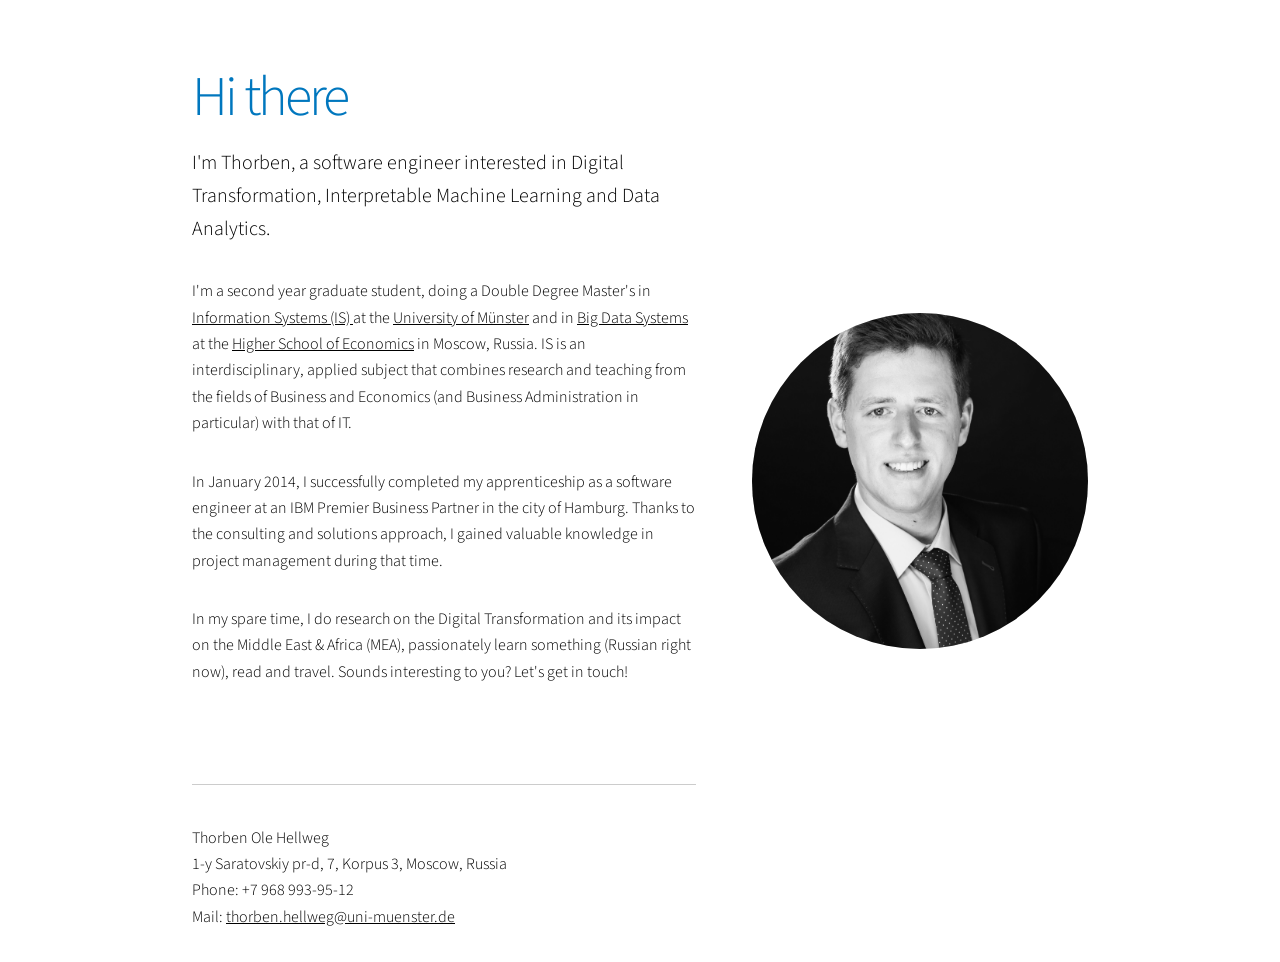
==== index.html @ 7dc04602 "Initial commit" ====
<!DOCTYPE HTML>
<!--
	Story by HTML5 UP
	html5up.net | @ajlkn
	Free for personal and commercial use under the CCA 3.0 license (html5up.net/license)
-->
<html>
	<head>
		<title>Welcome at Thorben's homepage</title>
		<link rel="icon" href=favicon.png" type="image/png"/>
		<meta charset="utf-8" />
		<meta name="viewport" content="width=device-width, initial-scale=1" />
		<meta name="keywords" content="Thorben Hellweg, Thorben Ole Hellweg, Hellweg, software engineer, africa, digital transformation"/>
		<meta name="description" content="Hi there, I'm Thorben, a software engineer interested in Digital Transformation, Interpretable Machine Learning and Data Analytics. Let's get in touch!" />
		<link rel="stylesheet" href="assets/css/main.css" />
	</head>
	<body>
			<script type="text/javascript">
				function setMailLink1() {
					var An = "thorben.hellweg";
					var Dn = "uni-muenster";
					var En = "de";
					LinkText = An + "@" + Dn + "." + En;
					document.open();
					document.write("<a href=\"mailto:" + LinkText + "\"><span class=\"label\">" + LinkText + "</span></a>");
					document.close();
				}
				</script>
		<!-- Wrapper -->
			<div id="wrapper" class="divided">

				<!-- One -->
					<section class="banner style3 orient-left content-align-left image-position-right fullscreen onload-image-fade-in onload-content-fade-right">
						<div class="content">
							<h1 style="color:#0077be">Hi there</h1>
							<p class="major">I'm Thorben, a software engineer interested in Digital Transformation, Interpretable Machine Learning and Data Analytics.</p>
							<p>I'm a second year graduate student, doing a Double Degree Master's in <a href="https://www.wi.uni-muenster.de/" target="_blank">Information Systems (IS) </a> at the <a href="https://www.uni-muenster.de/en/" target="_blank">University of Münster</a> and in <a href="https://www.hse.ru/en/ma/bigdata" target="_blank">Big Data Systems </a> at the <a href="https://www.hse.ru/en" target="_blank">Higher School of Economics</a> in Moscow, Russia. IS is an interdisciplinary, applied subject that combines research and teaching from the fields of Business and Economics (and Business Administration in particular) with that of IT.</p>
							<p>In January 2014, I successfully completed my apprenticeship as a software engineer at an IBM Premier Business Partner in the city of Hamburg. Thanks to the consulting and solutions approach, I gained valuable knowledge in project management during that time. </p> 
							<p>In my spare time, I do research on the Digital Transformation and its impact on the Middle East & Africa (MEA), passionately learn something (Russian right now), read and travel. Sounds interesting to you? Let's get in touch!</p>
						<div class="inner">
							<ul class="icons">
								<li><a href="https://linkedin.com/in/thellweg" target="_blank" class="icon style1 fa-linkedin"><span class="label">LinkedIn</span></a></li>
								<li><a href="https://xing.com/profile/ThorbenOle_Hellweg" target="_blank" class="icon style1 fa-xing"><span class="label">Xing</span></a></li>
								<li><a href="https://github.com/thllwg" target="_blank" class="icon style1 fa-github"><span class="label">GitHub</span></a></li>
								<hr/>
							</ul>
							<address >
									Thorben Ole Hellweg </br>
									1-y Saratovskiy pr-d, 7, Korpus 3, Moscow, Russia</br>
									Phone: +7 968 993-95-12</br>
									Mail: <script language="JavaScript">setMailLink1();</script>
								</address>
						</div>
						</div>
						<div class="image fit">
							<img src="images/banner.jpg" alt="" />
						</div>
					</section>
			</div>

		<!-- Scripts -->
			<script src="assets/js/jquery.min.js"></script>
			<script src="assets/js/jquery.scrollex.min.js"></script>
			<script src="assets/js/jquery.scrolly.min.js"></script>
			<script src="assets/js/skel.min.js"></script>
			<script src="assets/js/util.js"></script>
			<script src="assets/js/main.js"></script>

	</body>
</html>
---- assets/css/main.css ----
@import url(font-awesome.min.css);
@import url("https://fonts.googleapis.com/css?family=Source+Sans+Pro:300,300i,400,400i");

/*
	Story by HTML5 UP
	html5up.net | @ajlkn
	Free for personal and commercial use under the CCA 3.0 license (html5up.net/license)
*/

/* Reset */

	html, body, div, span, applet, object, iframe, h1, h2, h3, h4, h5, h6, p, blockquote, pre, a, abbr, acronym, address, big, cite, code, del, dfn, em, img, ins, kbd, q, s, samp, small, strike, strong, sub, sup, tt, var, b, u, i, center, dl, dt, dd, ol, ul, li, fieldset, form, label, legend, table, caption, tbody, tfoot, thead, tr, th, td, article, aside, canvas, details, embed, figure, figcaption, footer, header, hgroup, menu, nav, output, ruby, section, summary, time, mark, audio, video {
		margin: 0;
		padding: 0;
		border: 0;
		font-size: 100%;
		font: inherit;
		vertical-align: baseline;
	}

	article, aside, details, figcaption, figure, footer, header, hgroup, menu, nav, section {
		display: block;
	}

	body {
		line-height: 1;
	}

	ol, ul {
		list-style: none;
	}

	blockquote, q {
		quotes: none;
	}

	blockquote:before, blockquote:after, q:before, q:after {
		content: '';
		content: none;
	}

	table {
		border-collapse: collapse;
		border-spacing: 0;
	}

	body {
		-webkit-text-size-adjust: none;
	}

/* Box Model */

	*, *:before, *:after {
		-moz-box-sizing: border-box;
		-webkit-box-sizing: border-box;
		box-sizing: border-box;
	}

/* Grid */

	.row {
		border-bottom: solid 1px transparent;
		-moz-box-sizing: border-box;
		-webkit-box-sizing: border-box;
		box-sizing: border-box;
	}

	.row > * {
		float: left;
		-moz-box-sizing: border-box;
		-webkit-box-sizing: border-box;
		box-sizing: border-box;
	}

	.row:after, .row:before {
		content: '';
		display: block;
		clear: both;
		height: 0;
	}

	.row.uniform > * > :first-child {
		margin-top: 0;
	}

	.row.uniform > * > :last-child {
		margin-bottom: 0;
	}

	.row.\30 \25 > * {
		padding: 0 0 0 0rem;
	}

	.row.\30 \25 {
		margin: 0 0 -1px 0rem;
	}

	.row.uniform.\30 \25 > * {
		padding: 0rem 0 0 0rem;
	}

	.row.uniform.\30 \25 {
		margin: 0rem 0 -1px 0rem;
	}

	.row > * {
		padding: 0 0 0 2rem;
	}

	.row {
		margin: 0 0 -1px -2rem;
	}

	.row.uniform > * {
		padding: 2rem 0 0 2rem;
	}

	.row.uniform {
		margin: -2rem 0 -1px -2rem;
	}

	.row.\32 00\25 > * {
		padding: 0 0 0 4rem;
	}

	.row.\32 00\25 {
		margin: 0 0 -1px -4rem;
	}

	.row.uniform.\32 00\25 > * {
		padding: 4rem 0 0 4rem;
	}

	.row.uniform.\32 00\25 {
		margin: -4rem 0 -1px -4rem;
	}

	.row.\31 50\25 > * {
		padding: 0 0 0 3rem;
	}

	.row.\31 50\25 {
		margin: 0 0 -1px -3rem;
	}

	.row.uniform.\31 50\25 > * {
		padding: 3rem 0 0 3rem;
	}

	.row.uniform.\31 50\25 {
		margin: -3rem 0 -1px -3rem;
	}

	.row.\35 0\25 > * {
		padding: 0 0 0 1rem;
	}

	.row.\35 0\25 {
		margin: 0 0 -1px -1rem;
	}

	.row.uniform.\35 0\25 > * {
		padding: 1rem 0 0 1rem;
	}

	.row.uniform.\35 0\25 {
		margin: -1rem 0 -1px -1rem;
	}

	.row.\32 5\25 > * {
		padding: 0 0 0 0.5rem;
	}

	.row.\32 5\25 {
		margin: 0 0 -1px -0.5rem;
	}

	.row.uniform.\32 5\25 > * {
		padding: 0.5rem 0 0 0.5rem;
	}

	.row.uniform.\32 5\25 {
		margin: -0.5rem 0 -1px -0.5rem;
	}

	.\31 2u, .\31 2u\24 {
		width: 100%;
		clear: none;
		margin-left: 0;
	}

	.\31 1u, .\31 1u\24 {
		width: 91.6666666667%;
		clear: none;
		margin-left: 0;
	}

	.\31 0u, .\31 0u\24 {
		width: 83.3333333333%;
		clear: none;
		margin-left: 0;
	}

	.\39 u, .\39 u\24 {
		width: 75%;
		clear: none;
		margin-left: 0;
	}

	.\38 u, .\38 u\24 {
		width: 66.6666666667%;
		clear: none;
		margin-left: 0;
	}

	.\37 u, .\37 u\24 {
		width: 58.3333333333%;
		clear: none;
		margin-left: 0;
	}

	.\36 u, .\36 u\24 {
		width: 50%;
		clear: none;
		margin-left: 0;
	}

	.\35 u, .\35 u\24 {
		width: 41.6666666667%;
		clear: none;
		margin-left: 0;
	}

	.\34 u, .\34 u\24 {
		width: 33.3333333333%;
		clear: none;
		margin-left: 0;
	}

	.\33 u, .\33 u\24 {
		width: 25%;
		clear: none;
		margin-left: 0;
	}

	.\32 u, .\32 u\24 {
		width: 16.6666666667%;
		clear: none;
		margin-left: 0;
	}

	.\31 u, .\31 u\24 {
		width: 8.3333333333%;
		clear: none;
		margin-left: 0;
	}

	.\31 2u\24 + *,
	.\31 1u\24 + *,
	.\31 0u\24 + *,
	.\39 u\24 + *,
	.\38 u\24 + *,
	.\37 u\24 + *,
	.\36 u\24 + *,
	.\35 u\24 + *,
	.\34 u\24 + *,
	.\33 u\24 + *,
	.\32 u\24 + *,
	.\31 u\24 + * {
		clear: left;
	}

	.\-11u {
		margin-left: 91.66667%;
	}

	.\-10u {
		margin-left: 83.33333%;
	}

	.\-9u {
		margin-left: 75%;
	}

	.\-8u {
		margin-left: 66.66667%;
	}

	.\-7u {
		margin-left: 58.33333%;
	}

	.\-6u {
		margin-left: 50%;
	}

	.\-5u {
		margin-left: 41.66667%;
	}

	.\-4u {
		margin-left: 33.33333%;
	}

	.\-3u {
		margin-left: 25%;
	}

	.\-2u {
		margin-left: 16.66667%;
	}

	.\-1u {
		margin-left: 8.33333%;
	}

	@media screen and (max-width: 1680px) {

		.row > * {
			padding: 0 0 0 2rem;
		}

		.row {
			margin: 0 0 -1px -2rem;
		}

		.row.uniform > * {
			padding: 2rem 0 0 2rem;
		}

		.row.uniform {
			margin: -2rem 0 -1px -2rem;
		}

		.row.\32 00\25 > * {
			padding: 0 0 0 4rem;
		}

		.row.\32 00\25 {
			margin: 0 0 -1px -4rem;
		}

		.row.uniform.\32 00\25 > * {
			padding: 4rem 0 0 4rem;
		}

		.row.uniform.\32 00\25 {
			margin: -4rem 0 -1px -4rem;
		}

		.row.\31 50\25 > * {
			padding: 0 0 0 3rem;
		}

		.row.\31 50\25 {
			margin: 0 0 -1px -3rem;
		}

		.row.uniform.\31 50\25 > * {
			padding: 3rem 0 0 3rem;
		}

		.row.uniform.\31 50\25 {
			margin: -3rem 0 -1px -3rem;
		}

		.row.\35 0\25 > * {
			padding: 0 0 0 1rem;
		}

		.row.\35 0\25 {
			margin: 0 0 -1px -1rem;
		}

		.row.uniform.\35 0\25 > * {
			padding: 1rem 0 0 1rem;
		}

		.row.uniform.\35 0\25 {
			margin: -1rem 0 -1px -1rem;
		}

		.row.\32 5\25 > * {
			padding: 0 0 0 0.5rem;
		}

		.row.\32 5\25 {
			margin: 0 0 -1px -0.5rem;
		}

		.row.uniform.\32 5\25 > * {
			padding: 0.5rem 0 0 0.5rem;
		}

		.row.uniform.\32 5\25 {
			margin: -0.5rem 0 -1px -0.5rem;
		}

		.\31 2u\28xlarge\29, .\31 2u\24\28xlarge\29 {
			width: 100%;
			clear: none;
			margin-left: 0;
		}

		.\31 1u\28xlarge\29, .\31 1u\24\28xlarge\29 {
			width: 91.6666666667%;
			clear: none;
			margin-left: 0;
		}

		.\31 0u\28xlarge\29, .\31 0u\24\28xlarge\29 {
			width: 83.3333333333%;
			clear: none;
			margin-left: 0;
		}

		.\39 u\28xlarge\29, .\39 u\24\28xlarge\29 {
			width: 75%;
			clear: none;
			margin-left: 0;
		}

		.\38 u\28xlarge\29, .\38 u\24\28xlarge\29 {
			width: 66.6666666667%;
			clear: none;
			margin-left: 0;
		}

		.\37 u\28xlarge\29, .\37 u\24\28xlarge\29 {
			width: 58.3333333333%;
			clear: none;
			margin-left: 0;
		}

		.\36 u\28xlarge\29, .\36 u\24\28xlarge\29 {
			width: 50%;
			clear: none;
			margin-left: 0;
		}

		.\35 u\28xlarge\29, .\35 u\24\28xlarge\29 {
			width: 41.6666666667%;
			clear: none;
			margin-left: 0;
		}

		.\34 u\28xlarge\29, .\34 u\24\28xlarge\29 {
			width: 33.3333333333%;
			clear: none;
			margin-left: 0;
		}

		.\33 u\28xlarge\29, .\33 u\24\28xlarge\29 {
			width: 25%;
			clear: none;
			margin-left: 0;
		}

		.\32 u\28xlarge\29, .\32 u\24\28xlarge\29 {
			width: 16.6666666667%;
			clear: none;
			margin-left: 0;
		}

		.\31 u\28xlarge\29, .\31 u\24\28xlarge\29 {
			width: 8.3333333333%;
			clear: none;
			margin-left: 0;
		}

		.\31 2u\24\28xlarge\29 + *,
		.\31 1u\24\28xlarge\29 + *,
		.\31 0u\24\28xlarge\29 + *,
		.\39 u\24\28xlarge\29 + *,
		.\38 u\24\28xlarge\29 + *,
		.\37 u\24\28xlarge\29 + *,
		.\36 u\24\28xlarge\29 + *,
		.\35 u\24\28xlarge\29 + *,
		.\34 u\24\28xlarge\29 + *,
		.\33 u\24\28xlarge\29 + *,
		.\32 u\24\28xlarge\29 + *,
		.\31 u\24\28xlarge\29 + * {
			clear: left;
		}

		.\-11u\28xlarge\29 {
			margin-left: 91.66667%;
		}

		.\-10u\28xlarge\29 {
			margin-left: 83.33333%;
		}

		.\-9u\28xlarge\29 {
			margin-left: 75%;
		}

		.\-8u\28xlarge\29 {
			margin-left: 66.66667%;
		}

		.\-7u\28xlarge\29 {
			margin-left: 58.33333%;
		}

		.\-6u\28xlarge\29 {
			margin-left: 50%;
		}

		.\-5u\28xlarge\29 {
			margin-left: 41.66667%;
		}

		.\-4u\28xlarge\29 {
			margin-left: 33.33333%;
		}

		.\-3u\28xlarge\29 {
			margin-left: 25%;
		}

		.\-2u\28xlarge\29 {
			margin-left: 16.66667%;
		}

		.\-1u\28xlarge\29 {
			margin-left: 8.33333%;
		}

	}

	@media screen and (max-width: 1280px) {

		.row > * {
			padding: 0 0 0 2rem;
		}

		.row {
			margin: 0 0 -1px -2rem;
		}

		.row.uniform > * {
			padding: 2rem 0 0 2rem;
		}

		.row.uniform {
			margin: -2rem 0 -1px -2rem;
		}

		.row.\32 00\25 > * {
			padding: 0 0 0 4rem;
		}

		.row.\32 00\25 {
			margin: 0 0 -1px -4rem;
		}

		.row.uniform.\32 00\25 > * {
			padding: 4rem 0 0 4rem;
		}

		.row.uniform.\32 00\25 {
			margin: -4rem 0 -1px -4rem;
		}

		.row.\31 50\25 > * {
			padding: 0 0 0 3rem;
		}

		.row.\31 50\25 {
			margin: 0 0 -1px -3rem;
		}

		.row.uniform.\31 50\25 > * {
			padding: 3rem 0 0 3rem;
		}

		.row.uniform.\31 50\25 {
			margin: -3rem 0 -1px -3rem;
		}

		.row.\35 0\25 > * {
			padding: 0 0 0 1rem;
		}

		.row.\35 0\25 {
			margin: 0 0 -1px -1rem;
		}

		.row.uniform.\35 0\25 > * {
			padding: 1rem 0 0 1rem;
		}

		.row.uniform.\35 0\25 {
			margin: -1rem 0 -1px -1rem;
		}

		.row.\32 5\25 > * {
			padding: 0 0 0 0.5rem;
		}

		.row.\32 5\25 {
			margin: 0 0 -1px -0.5rem;
		}

		.row.uniform.\32 5\25 > * {
			padding: 0.5rem 0 0 0.5rem;
		}

		.row.uniform.\32 5\25 {
			margin: -0.5rem 0 -1px -0.5rem;
		}

		.\31 2u\28large\29, .\31 2u\24\28large\29 {
			width: 100%;
			clear: none;
			margin-left: 0;
		}

		.\31 1u\28large\29, .\31 1u\24\28large\29 {
			width: 91.6666666667%;
			clear: none;
			margin-left: 0;
		}

		.\31 0u\28large\29, .\31 0u\24\28large\29 {
			width: 83.3333333333%;
			clear: none;
			margin-left: 0;
		}

		.\39 u\28large\29, .\39 u\24\28large\29 {
			width: 75%;
			clear: none;
			margin-left: 0;
		}

		.\38 u\28large\29, .\38 u\24\28large\29 {
			width: 66.6666666667%;
			clear: none;
			margin-left: 0;
		}

		.\37 u\28large\29, .\37 u\24\28large\29 {
			width: 58.3333333333%;
			clear: none;
			margin-left: 0;
		}

		.\36 u\28large\29, .\36 u\24\28large\29 {
			width: 50%;
			clear: none;
			margin-left: 0;
		}

		.\35 u\28large\29, .\35 u\24\28large\29 {
			width: 41.6666666667%;
			clear: none;
			margin-left: 0;
		}

		.\34 u\28large\29, .\34 u\24\28large\29 {
			width: 33.3333333333%;
			clear: none;
			margin-left: 0;
		}

		.\33 u\28large\29, .\33 u\24\28large\29 {
			width: 25%;
			clear: none;
			margin-left: 0;
		}

		.\32 u\28large\29, .\32 u\24\28large\29 {
			width: 16.6666666667%;
			clear: none;
			margin-left: 0;
		}

		.\31 u\28large\29, .\31 u\24\28large\29 {
			width: 8.3333333333%;
			clear: none;
			margin-left: 0;
		}

		.\31 2u\24\28large\29 + *,
		.\31 1u\24\28large\29 + *,
		.\31 0u\24\28large\29 + *,
		.\39 u\24\28large\29 + *,
		.\38 u\24\28large\29 + *,
		.\37 u\24\28large\29 + *,
		.\36 u\24\28large\29 + *,
		.\35 u\24\28large\29 + *,
		.\34 u\24\28large\29 + *,
		.\33 u\24\28large\29 + *,
		.\32 u\24\28large\29 + *,
		.\31 u\24\28large\29 + * {
			clear: left;
		}

		.\-11u\28large\29 {
			margin-left: 91.66667%;
		}

		.\-10u\28large\29 {
			margin-left: 83.33333%;
		}

		.\-9u\28large\29 {
			margin-left: 75%;
		}

		.\-8u\28large\29 {
			margin-left: 66.66667%;
		}

		.\-7u\28large\29 {
			margin-left: 58.33333%;
		}

		.\-6u\28large\29 {
			margin-left: 50%;
		}

		.\-5u\28large\29 {
			margin-left: 41.66667%;
		}

		.\-4u\28large\29 {
			margin-left: 33.33333%;
		}

		.\-3u\28large\29 {
			margin-left: 25%;
		}

		.\-2u\28large\29 {
			margin-left: 16.66667%;
		}

		.\-1u\28large\29 {
			margin-left: 8.33333%;
		}

	}

	@media screen and (max-width: 980px) {

		.row > * {
			padding: 0 0 0 2rem;
		}

		.row {
			margin: 0 0 -1px -2rem;
		}

		.row.uniform > * {
			padding: 2rem 0 0 2rem;
		}

		.row.uniform {
			margin: -2rem 0 -1px -2rem;
		}

		.row.\32 00\25 > * {
			padding: 0 0 0 4rem;
		}

		.row.\32 00\25 {
			margin: 0 0 -1px -4rem;
		}

		.row.uniform.\32 00\25 > * {
			padding: 4rem 0 0 4rem;
		}

		.row.uniform.\32 00\25 {
			margin: -4rem 0 -1px -4rem;
		}

		.row.\31 50\25 > * {
			padding: 0 0 0 3rem;
		}

		.row.\31 50\25 {
			margin: 0 0 -1px -3rem;
		}

		.row.uniform.\31 50\25 > * {
			padding: 3rem 0 0 3rem;
		}

		.row.uniform.\31 50\25 {
			margin: -3rem 0 -1px -3rem;
		}

		.row.\35 0\25 > * {
			padding: 0 0 0 1rem;
		}

		.row.\35 0\25 {
			margin: 0 0 -1px -1rem;
		}

		.row.uniform.\35 0\25 > * {
			padding: 1rem 0 0 1rem;
		}

		.row.uniform.\35 0\25 {
			margin: -1rem 0 -1px -1rem;
		}

		.row.\32 5\25 > * {
			padding: 0 0 0 0.5rem;
		}

		.row.\32 5\25 {
			margin: 0 0 -1px -0.5rem;
		}

		.row.uniform.\32 5\25 > * {
			padding: 0.5rem 0 0 0.5rem;
		}

		.row.uniform.\32 5\25 {
			margin: -0.5rem 0 -1px -0.5rem;
		}

		.\31 2u\28medium\29, .\31 2u\24\28medium\29 {
			width: 100%;
			clear: none;
			margin-left: 0;
		}

		.\31 1u\28medium\29, .\31 1u\24\28medium\29 {
			width: 91.6666666667%;
			clear: none;
			margin-left: 0;
		}

		.\31 0u\28medium\29, .\31 0u\24\28medium\29 {
			width: 83.3333333333%;
			clear: none;
			margin-left: 0;
		}

		.\39 u\28medium\29, .\39 u\24\28medium\29 {
			width: 75%;
			clear: none;
			margin-left: 0;
		}

		.\38 u\28medium\29, .\38 u\24\28medium\29 {
			width: 66.6666666667%;
			clear: none;
			margin-left: 0;
		}

		.\37 u\28medium\29, .\37 u\24\28medium\29 {
			width: 58.3333333333%;
			clear: none;
			margin-left: 0;
		}

		.\36 u\28medium\29, .\36 u\24\28medium\29 {
			width: 50%;
			clear: none;
			margin-left: 0;
		}

		.\35 u\28medium\29, .\35 u\24\28medium\29 {
			width: 41.6666666667%;
			clear: none;
			margin-left: 0;
		}

		.\34 u\28medium\29, .\34 u\24\28medium\29 {
			width: 33.3333333333%;
			clear: none;
			margin-left: 0;
		}

		.\33 u\28medium\29, .\33 u\24\28medium\29 {
			width: 25%;
			clear: none;
			margin-left: 0;
		}

		.\32 u\28medium\29, .\32 u\24\28medium\29 {
			width: 16.6666666667%;
			clear: none;
			margin-left: 0;
		}

		.\31 u\28medium\29, .\31 u\24\28medium\29 {
			width: 8.3333333333%;
			clear: none;
			margin-left: 0;
		}

		.\31 2u\24\28medium\29 + *,
		.\31 1u\24\28medium\29 + *,
		.\31 0u\24\28medium\29 + *,
		.\39 u\24\28medium\29 + *,
		.\38 u\24\28medium\29 + *,
		.\37 u\24\28medium\29 + *,
		.\36 u\24\28medium\29 + *,
		.\35 u\24\28medium\29 + *,
		.\34 u\24\28medium\29 + *,
		.\33 u\24\28medium\29 + *,
		.\32 u\24\28medium\29 + *,
		.\31 u\24\28medium\29 + * {
			clear: left;
		}

		.\-11u\28medium\29 {
			margin-left: 91.66667%;
		}

		.\-10u\28medium\29 {
			margin-left: 83.33333%;
		}

		.\-9u\28medium\29 {
			margin-left: 75%;
		}

		.\-8u\28medium\29 {
			margin-left: 66.66667%;
		}

		.\-7u\28medium\29 {
			margin-left: 58.33333%;
		}

		.\-6u\28medium\29 {
			margin-left: 50%;
		}

		.\-5u\28medium\29 {
			margin-left: 41.66667%;
		}

		.\-4u\28medium\29 {
			margin-left: 33.33333%;
		}

		.\-3u\28medium\29 {
			margin-left: 25%;
		}

		.\-2u\28medium\29 {
			margin-left: 16.66667%;
		}

		.\-1u\28medium\29 {
			margin-left: 8.33333%;
		}

	}

	@media screen and (max-width: 736px) {

		.row > * {
			padding: 0 0 0 2rem;
		}

		.row {
			margin: 0 0 -1px -2rem;
		}

		.row.uniform > * {
			padding: 2rem 0 0 2rem;
		}

		.row.uniform {
			margin: -2rem 0 -1px -2rem;
		}

		.row.\32 00\25 > * {
			padding: 0 0 0 4rem;
		}

		.row.\32 00\25 {
			margin: 0 0 -1px -4rem;
		}

		.row.uniform.\32 00\25 > * {
			padding: 4rem 0 0 4rem;
		}

		.row.uniform.\32 00\25 {
			margin: -4rem 0 -1px -4rem;
		}

		.row.\31 50\25 > * {
			padding: 0 0 0 3rem;
		}

		.row.\31 50\25 {
			margin: 0 0 -1px -3rem;
		}

		.row.uniform.\31 50\25 > * {
			padding: 3rem 0 0 3rem;
		}

		.row.uniform.\31 50\25 {
			margin: -3rem 0 -1px -3rem;
		}

		.row.\35 0\25 > * {
			padding: 0 0 0 1rem;
		}

		.row.\35 0\25 {
			margin: 0 0 -1px -1rem;
		}

		.row.uniform.\35 0\25 > * {
			padding: 1rem 0 0 1rem;
		}

		.row.uniform.\35 0\25 {
			margin: -1rem 0 -1px -1rem;
		}

		.row.\32 5\25 > * {
			padding: 0 0 0 0.5rem;
		}

		.row.\32 5\25 {
			margin: 0 0 -1px -0.5rem;
		}

		.row.uniform.\32 5\25 > * {
			padding: 0.5rem 0 0 0.5rem;
		}

		.row.uniform.\32 5\25 {
			margin: -0.5rem 0 -1px -0.5rem;
		}

		.\31 2u\28small\29, .\31 2u\24\28small\29 {
			width: 100%;
			clear: none;
			margin-left: 0;
		}

		.\31 1u\28small\29, .\31 1u\24\28small\29 {
			width: 91.6666666667%;
			clear: none;
			margin-left: 0;
		}

		.\31 0u\28small\29, .\31 0u\24\28small\29 {
			width: 83.3333333333%;
			clear: none;
			margin-left: 0;
		}

		.\39 u\28small\29, .\39 u\24\28small\29 {
			width: 75%;
			clear: none;
			margin-left: 0;
		}

		.\38 u\28small\29, .\38 u\24\28small\29 {
			width: 66.6666666667%;
			clear: none;
			margin-left: 0;
		}

		.\37 u\28small\29, .\37 u\24\28small\29 {
			width: 58.3333333333%;
			clear: none;
			margin-left: 0;
		}

		.\36 u\28small\29, .\36 u\24\28small\29 {
			width: 50%;
			clear: none;
			margin-left: 0;
		}

		.\35 u\28small\29, .\35 u\24\28small\29 {
			width: 41.6666666667%;
			clear: none;
			margin-left: 0;
		}

		.\34 u\28small\29, .\34 u\24\28small\29 {
			width: 33.3333333333%;
			clear: none;
			margin-left: 0;
		}

		.\33 u\28small\29, .\33 u\24\28small\29 {
			width: 25%;
			clear: none;
			margin-left: 0;
		}

		.\32 u\28small\29, .\32 u\24\28small\29 {
			width: 16.6666666667%;
			clear: none;
			margin-left: 0;
		}

		.\31 u\28small\29, .\31 u\24\28small\29 {
			width: 8.3333333333%;
			clear: none;
			margin-left: 0;
		}

		.\31 2u\24\28small\29 + *,
		.\31 1u\24\28small\29 + *,
		.\31 0u\24\28small\29 + *,
		.\39 u\24\28small\29 + *,
		.\38 u\24\28small\29 + *,
		.\37 u\24\28small\29 + *,
		.\36 u\24\28small\29 + *,
		.\35 u\24\28small\29 + *,
		.\34 u\24\28small\29 + *,
		.\33 u\24\28small\29 + *,
		.\32 u\24\28small\29 + *,
		.\31 u\24\28small\29 + * {
			clear: left;
		}

		.\-11u\28small\29 {
			margin-left: 91.66667%;
		}

		.\-10u\28small\29 {
			margin-left: 83.33333%;
		}

		.\-9u\28small\29 {
			margin-left: 75%;
		}

		.\-8u\28small\29 {
			margin-left: 66.66667%;
		}

		.\-7u\28small\29 {
			margin-left: 58.33333%;
		}

		.\-6u\28small\29 {
			margin-left: 50%;
		}

		.\-5u\28small\29 {
			margin-left: 41.66667%;
		}

		.\-4u\28small\29 {
			margin-left: 33.33333%;
		}

		.\-3u\28small\29 {
			margin-left: 25%;
		}

		.\-2u\28small\29 {
			margin-left: 16.66667%;
		}

		.\-1u\28small\29 {
			margin-left: 8.33333%;
		}

	}

	@media screen and (max-width: 480px) {

		.row > * {
			padding: 0 0 0 2rem;
		}

		.row {
			margin: 0 0 -1px -2rem;
		}

		.row.uniform > * {
			padding: 2rem 0 0 2rem;
		}

		.row.uniform {
			margin: -2rem 0 -1px -2rem;
		}

		.row.\32 00\25 > * {
			padding: 0 0 0 4rem;
		}

		.row.\32 00\25 {
			margin: 0 0 -1px -4rem;
		}

		.row.uniform.\32 00\25 > * {
			padding: 4rem 0 0 4rem;
		}

		.row.uniform.\32 00\25 {
			margin: -4rem 0 -1px -4rem;
		}

		.row.\31 50\25 > * {
			padding: 0 0 0 3rem;
		}

		.row.\31 50\25 {
			margin: 0 0 -1px -3rem;
		}

		.row.uniform.\31 50\25 > * {
			padding: 3rem 0 0 3rem;
		}

		.row.uniform.\31 50\25 {
			margin: -3rem 0 -1px -3rem;
		}

		.row.\35 0\25 > * {
			padding: 0 0 0 1rem;
		}

		.row.\35 0\25 {
			margin: 0 0 -1px -1rem;
		}

		.row.uniform.\35 0\25 > * {
			padding: 1rem 0 0 1rem;
		}

		.row.uniform.\35 0\25 {
			margin: -1rem 0 -1px -1rem;
		}

		.row.\32 5\25 > * {
			padding: 0 0 0 0.5rem;
		}

		.row.\32 5\25 {
			margin: 0 0 -1px -0.5rem;
		}

		.row.uniform.\32 5\25 > * {
			padding: 0.5rem 0 0 0.5rem;
		}

		.row.uniform.\32 5\25 {
			margin: -0.5rem 0 -1px -0.5rem;
		}

		.\31 2u\28xsmall\29, .\31 2u\24\28xsmall\29 {
			width: 100%;
			clear: none;
			margin-left: 0;
		}

		.\31 1u\28xsmall\29, .\31 1u\24\28xsmall\29 {
			width: 91.6666666667%;
			clear: none;
			margin-left: 0;
		}

		.\31 0u\28xsmall\29, .\31 0u\24\28xsmall\29 {
			width: 83.3333333333%;
			clear: none;
			margin-left: 0;
		}

		.\39 u\28xsmall\29, .\39 u\24\28xsmall\29 {
			width: 75%;
			clear: none;
			margin-left: 0;
		}

		.\38 u\28xsmall\29, .\38 u\24\28xsmall\29 {
			width: 66.6666666667%;
			clear: none;
			margin-left: 0;
		}

		.\37 u\28xsmall\29, .\37 u\24\28xsmall\29 {
			width: 58.3333333333%;
			clear: none;
			margin-left: 0;
		}

		.\36 u\28xsmall\29, .\36 u\24\28xsmall\29 {
			width: 50%;
			clear: none;
			margin-left: 0;
		}

		.\35 u\28xsmall\29, .\35 u\24\28xsmall\29 {
			width: 41.6666666667%;
			clear: none;
			margin-left: 0;
		}

		.\34 u\28xsmall\29, .\34 u\24\28xsmall\29 {
			width: 33.3333333333%;
			clear: none;
			margin-left: 0;
		}

		.\33 u\28xsmall\29, .\33 u\24\28xsmall\29 {
			width: 25%;
			clear: none;
			margin-left: 0;
		}

		.\32 u\28xsmall\29, .\32 u\24\28xsmall\29 {
			width: 16.6666666667%;
			clear: none;
			margin-left: 0;
		}

		.\31 u\28xsmall\29, .\31 u\24\28xsmall\29 {
			width: 8.3333333333%;
			clear: none;
			margin-left: 0;
		}

		.\31 2u\24\28xsmall\29 + *,
		.\31 1u\24\28xsmall\29 + *,
		.\31 0u\24\28xsmall\29 + *,
		.\39 u\24\28xsmall\29 + *,
		.\38 u\24\28xsmall\29 + *,
		.\37 u\24\28xsmall\29 + *,
		.\36 u\24\28xsmall\29 + *,
		.\35 u\24\28xsmall\29 + *,
		.\34 u\24\28xsmall\29 + *,
		.\33 u\24\28xsmall\29 + *,
		.\32 u\24\28xsmall\29 + *,
		.\31 u\24\28xsmall\29 + * {
			clear: left;
		}

		.\-11u\28xsmall\29 {
			margin-left: 91.66667%;
		}

		.\-10u\28xsmall\29 {
			margin-left: 83.33333%;
		}

		.\-9u\28xsmall\29 {
			margin-left: 75%;
		}

		.\-8u\28xsmall\29 {
			margin-left: 66.66667%;
		}

		.\-7u\28xsmall\29 {
			margin-left: 58.33333%;
		}

		.\-6u\28xsmall\29 {
			margin-left: 50%;
		}

		.\-5u\28xsmall\29 {
			margin-left: 41.66667%;
		}

		.\-4u\28xsmall\29 {
			margin-left: 33.33333%;
		}

		.\-3u\28xsmall\29 {
			margin-left: 25%;
		}

		.\-2u\28xsmall\29 {
			margin-left: 16.66667%;
		}

		.\-1u\28xsmall\29 {
			margin-left: 8.33333%;
		}

	}

	@media screen and (max-width: 360px) {

		.row > * {
			padding: 0 0 0 2rem;
		}

		.row {
			margin: 0 0 -1px -2rem;
		}

		.row.uniform > * {
			padding: 2rem 0 0 2rem;
		}

		.row.uniform {
			margin: -2rem 0 -1px -2rem;
		}

		.row.\32 00\25 > * {
			padding: 0 0 0 4rem;
		}

		.row.\32 00\25 {
			margin: 0 0 -1px -4rem;
		}

		.row.uniform.\32 00\25 > * {
			padding: 4rem 0 0 4rem;
		}

		.row.uniform.\32 00\25 {
			margin: -4rem 0 -1px -4rem;
		}

		.row.\31 50\25 > * {
			padding: 0 0 0 3rem;
		}

		.row.\31 50\25 {
			margin: 0 0 -1px -3rem;
		}

		.row.uniform.\31 50\25 > * {
			padding: 3rem 0 0 3rem;
		}

		.row.uniform.\31 50\25 {
			margin: -3rem 0 -1px -3rem;
		}

		.row.\35 0\25 > * {
			padding: 0 0 0 1rem;
		}

		.row.\35 0\25 {
			margin: 0 0 -1px -1rem;
		}

		.row.uniform.\35 0\25 > * {
			padding: 1rem 0 0 1rem;
		}

		.row.uniform.\35 0\25 {
			margin: -1rem 0 -1px -1rem;
		}

		.row.\32 5\25 > * {
			padding: 0 0 0 0.5rem;
		}

		.row.\32 5\25 {
			margin: 0 0 -1px -0.5rem;
		}

		.row.uniform.\32 5\25 > * {
			padding: 0.5rem 0 0 0.5rem;
		}

		.row.uniform.\32 5\25 {
			margin: -0.5rem 0 -1px -0.5rem;
		}

		.\31 2u\28xxsmall\29, .\31 2u\24\28xxsmall\29 {
			width: 100%;
			clear: none;
			margin-left: 0;
		}

		.\31 1u\28xxsmall\29, .\31 1u\24\28xxsmall\29 {
			width: 91.6666666667%;
			clear: none;
			margin-left: 0;
		}

		.\31 0u\28xxsmall\29, .\31 0u\24\28xxsmall\29 {
			width: 83.3333333333%;
			clear: none;
			margin-left: 0;
		}

		.\39 u\28xxsmall\29, .\39 u\24\28xxsmall\29 {
			width: 75%;
			clear: none;
			margin-left: 0;
		}

		.\38 u\28xxsmall\29, .\38 u\24\28xxsmall\29 {
			width: 66.6666666667%;
			clear: none;
			margin-left: 0;
		}

		.\37 u\28xxsmall\29, .\37 u\24\28xxsmall\29 {
			width: 58.3333333333%;
			clear: none;
			margin-left: 0;
		}

		.\36 u\28xxsmall\29, .\36 u\24\28xxsmall\29 {
			width: 50%;
			clear: none;
			margin-left: 0;
		}

		.\35 u\28xxsmall\29, .\35 u\24\28xxsmall\29 {
			width: 41.6666666667%;
			clear: none;
			margin-left: 0;
		}

		.\34 u\28xxsmall\29, .\34 u\24\28xxsmall\29 {
			width: 33.3333333333%;
			clear: none;
			margin-left: 0;
		}

		.\33 u\28xxsmall\29, .\33 u\24\28xxsmall\29 {
			width: 25%;
			clear: none;
			margin-left: 0;
		}

		.\32 u\28xxsmall\29, .\32 u\24\28xxsmall\29 {
			width: 16.6666666667%;
			clear: none;
			margin-left: 0;
		}

		.\31 u\28xxsmall\29, .\31 u\24\28xxsmall\29 {
			width: 8.3333333333%;
			clear: none;
			margin-left: 0;
		}

		.\31 2u\24\28xxsmall\29 + *,
		.\31 1u\24\28xxsmall\29 + *,
		.\31 0u\24\28xxsmall\29 + *,
		.\39 u\24\28xxsmall\29 + *,
		.\38 u\24\28xxsmall\29 + *,
		.\37 u\24\28xxsmall\29 + *,
		.\36 u\24\28xxsmall\29 + *,
		.\35 u\24\28xxsmall\29 + *,
		.\34 u\24\28xxsmall\29 + *,
		.\33 u\24\28xxsmall\29 + *,
		.\32 u\24\28xxsmall\29 + *,
		.\31 u\24\28xxsmall\29 + * {
			clear: left;
		}

		.\-11u\28xxsmall\29 {
			margin-left: 91.66667%;
		}

		.\-10u\28xxsmall\29 {
			margin-left: 83.33333%;
		}

		.\-9u\28xxsmall\29 {
			margin-left: 75%;
		}

		.\-8u\28xxsmall\29 {
			margin-left: 66.66667%;
		}

		.\-7u\28xxsmall\29 {
			margin-left: 58.33333%;
		}

		.\-6u\28xxsmall\29 {
			margin-left: 50%;
		}

		.\-5u\28xxsmall\29 {
			margin-left: 41.66667%;
		}

		.\-4u\28xxsmall\29 {
			margin-left: 33.33333%;
		}

		.\-3u\28xxsmall\29 {
			margin-left: 25%;
		}

		.\-2u\28xxsmall\29 {
			margin-left: 16.66667%;
		}

		.\-1u\28xxsmall\29 {
			margin-left: 8.33333%;
		}

	}

/* Basic */

	@-ms-viewport {
		width: device-width;
	}

	body {
		-ms-overflow-style: scrollbar;
	}

	@media screen and (max-width: 480px) {

		html, body {
			min-width: 320px;
		}

	}

	body {
		background: #ffffff;
	}

		body.is-loading *, body.is-loading *:before, body.is-loading *:after {
			-moz-animation: none !important;
			-webkit-animation: none !important;
			-ms-animation: none !important;
			animation: none !important;
			-moz-transition: none !important;
			-webkit-transition: none !important;
			-ms-transition: none !important;
			transition: none !important;
		}

/* Type */

	html {
		font-size: 18pt;
	}

		@media screen and (max-width: 1680px) {

			html {
				font-size: 14pt;
			}

		}

		@media screen and (max-width: 1280px) {

			html {
				font-size: 12pt;
			}

		}

		@media screen and (max-width: 736px) {

			html {
				font-size: 11pt;
			}

		}

		@media screen and (max-width: 360px) {

			html {
				font-size: 10pt;
			}

		}

	body {
		background-color: #ffffff;
		color: #000000;
	}

	body, input, select, textarea {
		font-family: "Source Sans Pro", Helvetica, sans-serif;
		font-size: 1rem;
		font-weight: 300;
		line-height: 1.65;
	}

	a {
		-moz-transition: color 0.2s ease-in-out;
		-webkit-transition: color 0.2s ease-in-out;
		-ms-transition: color 0.2s ease-in-out;
		transition: color 0.2s ease-in-out;
		text-decoration: underline;
	}

		a:hover {
			text-decoration: none;
		}

	strong, b {
		font-weight: 400;
	}

	em, i {
		font-style: italic;
	}

	p {
		margin: 0 0 2rem 0;
	}

		p.major {
			font-size: 1.25rem;
		}

	h1, h2, h3, h4, h5, h6 {
		font-weight: 300;
		line-height: 1.375;
		letter-spacing: -0.05em;
		margin: 0 0 1rem 0;
	}

		h1 a, h2 a, h3 a, h4 a, h5 a, h6 a {
			color: inherit;
			text-decoration: none;
		}

	h1 {
		font-size: 3.5rem;
		line-height: 1.2;
	}

	h2 {
		font-size: 2.25rem;
	}

	h3 {
		font-size: 1.5rem;
	}

	h4 {
		font-size: 1.1rem;
	}

	h5 {
		font-size: 0.9rem;
	}

	h6 {
		font-size: 0.7rem;
	}

	sub {
		font-size: 0.8rem;
		position: relative;
		top: 0.5rem;
	}

	sup {
		font-size: 0.8rem;
		position: relative;
		top: -0.5rem;
	}

	blockquote {
		border-left: solid 4px;
		font-style: italic;
		margin: 0 0 2rem 0;
		padding: 0.5rem 0 0.5rem 2rem;
	}

	code {
		border-radius: 4px;
		font-family: "Courier New", monospace;
		font-size: 0.9em;
		margin: 0 0.25rem;
		padding: 0.25rem 0.325rem;
	}

	pre {
		-webkit-overflow-scrolling: touch;
		font-family: "Courier New", monospace;
		font-size: 0.9em;
		margin: 0 0 2rem 0;
	}

		pre code {
			display: block;
			line-height: 1.5;
			padding: 0.75rem 1rem;
			overflow-x: auto;
		}

	hr {
		border: 0;
		border-bottom: solid 1px;
		margin: 2.5rem 0;
	}

		hr.major {
			margin: 3.5rem 0;
		}

	.align-left {
		text-align: left;
	}

	.align-center {
		text-align: center;
	}

	.align-right {
		text-align: right;
	}

	@media screen and (max-width: 736px) {

		p.major {
			font-size: 1.1rem;
		}

		h1 {
			font-size: 2.5rem;
		}

		h2 {
			font-size: 2rem;
		}

		h3 {
			font-size: 1.25rem;
		}

		h4 {
			font-size: 1rem;
		}

	}

	input, select, textarea {
		color: #000000;
	}

	a {
		color: #000000;
	}

		a:hover {
			color: #47D3E5;
		}

	strong, b {
		color: #000000;
	}

	h1, h2, h3, h4, h5, h6 {
		color: #000000;
	}

	blockquote {
		border-left-color: rgba(0, 0, 0, 0.2);
	}

	code {
		background: rgba(0, 0, 0, 0.05);
		border-color: rgba(0, 0, 0, 0.2);
	}

	hr {
		border-bottom-color: rgba(0, 0, 0, 0.2);
	}

/* Box */

	.box {
		border-radius: 4px;
		border: solid 1px;
		margin-bottom: 2rem;
		padding: 1.5rem;
	}

		.box > :last-child,
		.box > :last-child > :last-child,
		.box > :last-child > :last-child > :last-child {
			margin-bottom: 0;
		}

		.box.alt {
			border: 0;
			border-radius: 0;
			padding: 0;
		}

	.box {
		border-color: rgba(0, 0, 0, 0.2);
	}

/* Button */

	input[type="submit"],
	input[type="reset"],
	input[type="button"],
	button,
	.button {
		-moz-appearance: none;
		-webkit-appearance: none;
		-ms-appearance: none;
		appearance: none;
		-moz-transition: background-color 0.2s ease-in-out, box-shadow 0.2s ease-in-out, color 0.2s ease-in-out;
		-webkit-transition: background-color 0.2s ease-in-out, box-shadow 0.2s ease-in-out, color 0.2s ease-in-out;
		-ms-transition: background-color 0.2s ease-in-out, box-shadow 0.2s ease-in-out, color 0.2s ease-in-out;
		transition: background-color 0.2s ease-in-out, box-shadow 0.2s ease-in-out, color 0.2s ease-in-out;
		border: 0;
		cursor: pointer;
		display: inline-block;
		font-weight: 400;
		letter-spacing: 0.125em;
		text-align: center;
		text-decoration: none;
		text-transform: uppercase;
		white-space: nowrap;
		font-size: 0.75rem;
		max-width: 20rem;
		height: 3.75em;
		line-height: 3.75em;
		border-radius: 3.75em;
		padding: 0 2.5em;
		text-overflow: ellipsis;
		overflow: hidden;
	}

		input[type="submit"].icon:before,
		input[type="reset"].icon:before,
		input[type="button"].icon:before,
		button.icon:before,
		.button.icon:before {
			margin-right: 0.5rem;
		}

		input[type="submit"].fit,
		input[type="reset"].fit,
		input[type="button"].fit,
		button.fit,
		.button.fit {
			display: block;
			margin: 0 0 1rem 0;
			width: 100%;
		}

		input[type="submit"].small,
		input[type="reset"].small,
		input[type="button"].small,
		button.small,
		.button.small {
			font-size: 0.6rem;
			height: 3.325em;
			line-height: 3.325em;
			border-radius: 3.325em;
			padding: 0 2em;
		}

		input[type="submit"].big,
		input[type="reset"].big,
		input[type="button"].big,
		button.big,
		.button.big {
			font-size: 0.8rem;
			height: 4em;
			line-height: 4em;
			border-radius: 4em;
			padding: 0 3em;
		}

		input[type="submit"].wide,
		input[type="reset"].wide,
		input[type="button"].wide,
		button.wide,
		.button.wide {
			min-width: 14em;
		}

		input[type="submit"].disabled, input[type="submit"]:disabled,
		input[type="reset"].disabled,
		input[type="reset"]:disabled,
		input[type="button"].disabled,
		input[type="button"]:disabled,
		button.disabled,
		button:disabled,
		.button.disabled,
		.button:disabled {
			-moz-pointer-events: none;
			-webkit-pointer-events: none;
			-ms-pointer-events: none;
			pointer-events: none;
			opacity: 0.25;
		}

	input[type="submit"],
	input[type="reset"],
	input[type="button"],
	button,
	.button {
		background-color: transparent;
		box-shadow: inset 0 0 0 1px rgba(0, 0, 0, 0.2);
		color: #000000 !important;
	}

		input[type="submit"]:hover,
		input[type="reset"]:hover,
		input[type="button"]:hover,
		button:hover,
		.button:hover {
			box-shadow: inset 0 0 0 1px #47D3E5;
			color: #47D3E5 !important;
		}

		input[type="submit"]:active,
		input[type="reset"]:active,
		input[type="button"]:active,
		button:active,
		.button:active {
			background-color: rgba(71, 211, 229, 0.2);
			box-shadow: inset 0 0 0 1px #47D3E5;
			color: #47D3E5 !important;
		}

		input[type="submit"].special,
		input[type="reset"].special,
		input[type="button"].special,
		button.special,
		.button.special {
			background-color: #000000;
			box-shadow: none;
			color: #ffffff !important;
		}

			input[type="submit"].special:hover,
			input[type="reset"].special:hover,
			input[type="button"].special:hover,
			button.special:hover,
			.button.special:hover {
				background-color: #47D3E5;
			}

			input[type="submit"].special:active,
			input[type="reset"].special:active,
			input[type="button"].special:active,
			button.special:active,
			.button.special:active {
				background-color: #1ebdd1;
			}

/* Form */

	form {
		margin: 0 0 2rem 0;
	}

		form .field {
			margin: 0 0 1.5rem 0;
			clear: both;
		}

			form .field.half {
				clear: none;
				width: 50%;
				float: left;
				padding: 0 0 0 0.75rem;
			}

				form .field.half.first {
					padding: 0 0.75rem 0 0;
				}

			form .field.third {
				clear: none;
				width: 33.33333%;
				float: left;
				padding: 0 0 0 0.75rem;
			}

				form .field.third.first {
					padding: 0 0.75rem 0 0;
				}

		form > .actions {
			clear: both;
			margin: 1.875rem 0 0 0 !important;
		}

		@media screen and (max-width: 736px) {

			form .field {
				margin: 0 0 1.125rem 0;
			}

				form .field.half {
					padding: 0 0 0 0.5625rem;
				}

					form .field.half.first {
						padding: 0 0.5625rem 0 0;
					}

			form > .actions {
				margin: 1.5rem 0 0 0 !important;
			}

		}

		@media screen and (max-width: 480px) {

			form .field.half {
				width: 100%;
				float: none;
				padding: 0;
			}

				form .field.half.first {
					padding: 0;
				}

			form .field.third {
				width: 100%;
				float: none;
				padding: 0;
			}

				form .field.third.first {
					padding: 0;
				}

		}

	label {
		display: block;
		font-size: 0.9rem;
		font-weight: 400;
		margin: 0 0 1rem 0;
	}

	input[type="text"],
	input[type="password"],
	input[type="email"],
	input[type="tel"],
	input[type="search"],
	input[type="url"],
	select,
	textarea {
		-moz-appearance: none;
		-webkit-appearance: none;
		-ms-appearance: none;
		appearance: none;
		background-color: transparent;
		border-radius: 4px;
		border: none;
		border: solid 1px;
		color: inherit;
		display: block;
		outline: 0;
		padding: 0 0.825rem;
		text-decoration: none;
		width: 100%;
	}

		input[type="text"]:invalid,
		input[type="password"]:invalid,
		input[type="email"]:invalid,
		input[type="tel"]:invalid,
		input[type="search"]:invalid,
		input[type="url"]:invalid,
		select:invalid,
		textarea:invalid {
			box-shadow: none;
		}

	.select-wrapper {
		text-decoration: none;
		display: block;
		position: relative;
	}

		.select-wrapper:before {
			-moz-osx-font-smoothing: grayscale;
			-webkit-font-smoothing: antialiased;
			font-family: FontAwesome;
			font-style: normal;
			font-weight: normal;
			text-transform: none !important;
		}

		.select-wrapper:before {
			content: '\f078';
			display: block;
			height: 2.75rem;
			line-height: 2.75rem;
			pointer-events: none;
			position: absolute;
			right: 0;
			text-align: center;
			top: 0;
			width: 2.75rem;
		}

		.select-wrapper select::-ms-expand {
			display: none;
		}

	input[type="text"],
	input[type="password"],
	input[type="email"],
	input[type="tel"],
	input[type="search"],
	input[type="url"],
	select {
		height: 2.75rem;
	}

	textarea {
		padding: 0.75rem 1rem;
	}

	input[type="checkbox"],
	input[type="radio"] {
		-moz-appearance: none;
		-webkit-appearance: none;
		-ms-appearance: none;
		appearance: none;
		display: block;
		float: left;
		margin-right: -2rem;
		opacity: 0;
		width: 1rem;
		z-index: -1;
	}

		input[type="checkbox"] + label,
		input[type="radio"] + label {
			text-decoration: none;
			-moz-user-select: none;
			-webkit-user-select: none;
			-ms-user-select: none;
			user-select: none;
			cursor: pointer;
			display: inline-block;
			font-size: 1rem;
			font-weight: 300;
			padding-left: 2.4rem;
			padding-right: 0.75rem;
			position: relative;
			margin-bottom: 0;
		}

			input[type="checkbox"] + label:before,
			input[type="radio"] + label:before {
				-moz-osx-font-smoothing: grayscale;
				-webkit-font-smoothing: antialiased;
				font-family: FontAwesome;
				font-style: normal;
				font-weight: normal;
				text-transform: none !important;
			}

			input[type="checkbox"] + label:before,
			input[type="radio"] + label:before {
				border-radius: 4px;
				border: solid 1px;
				content: '';
				display: inline-block;
				height: 1.65rem;
				left: 0;
				line-height: 1.58125rem;
				position: absolute;
				text-align: center;
				top: 0;
				width: 1.65rem;
			}

		input[type="checkbox"]:checked + label:before,
		input[type="radio"]:checked + label:before {
			content: '\f00c';
		}

	input[type="checkbox"] + label:before {
		border-radius: 4px;
	}

	input[type="radio"] + label:before {
		border-radius: 100%;
	}

	::-webkit-input-placeholder {
		opacity: 1.0;
	}

	:-moz-placeholder {
		opacity: 1.0;
	}

	::-moz-placeholder {
		opacity: 1.0;
	}

	:-ms-input-placeholder {
		opacity: 1.0;
	}

	.formerize-placeholder {
		opacity: 1.0;
	}

	label {
		color: #000000;
	}

	input[type="text"],
	input[type="password"],
	input[type="email"],
	input[type="tel"],
	input[type="search"],
	input[type="url"],
	select,
	textarea {
		border-color: rgba(0, 0, 0, 0.2);
	}

		input[type="text"]:focus,
		input[type="password"]:focus,
		input[type="email"]:focus,
		input[type="tel"]:focus,
		input[type="search"]:focus,
		input[type="url"]:focus,
		select:focus,
		textarea:focus {
			border-color: #47D3E5;
			box-shadow: 0 0 0 1px #47D3E5;
		}

	.select-wrapper:before {
		color: rgba(0, 0, 0, 0.2);
	}

	input[type="checkbox"] + label,
	input[type="radio"] + label {
		color: #000000;
	}

		input[type="checkbox"] + label:before,
		input[type="radio"] + label:before {
			border-color: rgba(0, 0, 0, 0.2);
		}

	input[type="checkbox"]:checked + label:before,
	input[type="radio"]:checked + label:before {
		background-color: #000000;
		border-color: #000000;
		color: #ffffff;
	}

	input[type="checkbox"]:focus + label:before,
	input[type="radio"]:focus + label:before {
		border-color: #47D3E5;
		box-shadow: 0 0 0 1px #47D3E5;
	}

	::-webkit-input-placeholder {
		color: rgba(0, 0, 0, 0.75) !important;
	}

	:-moz-placeholder {
		color: rgba(0, 0, 0, 0.75) !important;
	}

	::-moz-placeholder {
		color: rgba(0, 0, 0, 0.75) !important;
	}

	:-ms-input-placeholder {
		color: rgba(0, 0, 0, 0.75) !important;
	}

	.formerize-placeholder {
		color: rgba(0, 0, 0, 0.75) !important;
	}

/* Icon */

	.icon {
		text-decoration: none;
		border-bottom: none;
		position: relative;
		text-align: center;
	}

		.icon:before {
			-moz-osx-font-smoothing: grayscale;
			-webkit-font-smoothing: antialiased;
			font-family: FontAwesome;
			font-style: normal;
			font-weight: normal;
			text-transform: none !important;
		}

		.icon > .label {
			display: none;
		}

		.icon.style2:before {
			border-radius: 2.75em;
			display: inline-block;
			height: 2.75em;
			line-height: 2.75em;
			width: 2.75em;
		}

		.icon.major {
			display: block;
			margin: 0 0 1rem 0;
		}

			.icon.major:before {
				font-size: 1.25rem;
			}

	a.icon.style2:before {
		-moz-transition: background-color 0.2s ease-in-out, box-shadow 0.2s ease-in-out, color 0.2s ease-in-out;
		-webkit-transition: background-color 0.2s ease-in-out, box-shadow 0.2s ease-in-out, color 0.2s ease-in-out;
		-ms-transition: background-color 0.2s ease-in-out, box-shadow 0.2s ease-in-out, color 0.2s ease-in-out;
		transition: background-color 0.2s ease-in-out, box-shadow 0.2s ease-in-out, color 0.2s ease-in-out;
	}

	.icon.style2:before {
		box-shadow: inset 0 0 0 1px rgba(0, 0, 0, 0.2);
	}

	a.icon.style2:hover:before {
		box-shadow: inset 0 0 0 1px #47D3E5;
		color: #47D3E5;
	}

	a.icon.style2:active:before {
		background-color: rgba(71, 211, 229, 0.1);
		box-shadow: inset 0 0 0 1px #47D3E5;
		color: #47D3E5;
	}

/* Image */

	.image {
		border: 0;
		border-radius: 4px;
		display: inline-block;
		position: relative;
	}

		.image img {
			display: block;
			border-radius: 4px;
		}

		.image.left, .image.right {
			width: 40%;
			max-width: 10rem;
		}

			.image.left img, .image.right img {
				width: 100%;
			}

		.image.left {
			float: left;
			margin: 0 1.5rem 1rem 0;
			top: 0.25rem;
		}

		.image.right {
			float: right;
			margin: 0 0 1rem 1.5rem;
			top: 0.25rem;
		}

		.image.fit {
			display: block;
			margin: 0 0 2rem 0;
			width: 100%;
		}

			.image.fit img {
				width: 100%;
			}

		.image.main {
			display: block;
			margin: 0 0 3rem 0;
			width: 100%;
		}

			.image.main img {
				width: 100%;
			}

/* List */

	ol {
		list-style: decimal;
		margin: 0 0 2rem 0;
		padding-left: 1.25rem;
	}

		ol li {
			padding-left: 0.25rem;
		}

	ul {
		list-style: disc;
		margin: 0 0 2rem 0;
		padding-left: 1rem;
	}

		ul li {
			padding-left: 0.5rem;
		}

		ul.alt {
			list-style: none;
			padding-left: 0;
		}

			ul.alt li {
				border-top: solid 1px;
				padding: 0.5rem 0;
			}

				ul.alt li:first-child {
					border-top: 0;
					padding-top: 0;
				}

		ul.icons {
			cursor: default;
			list-style: none;
			padding-left: 0;
		}

			ul.icons li {
				display: inline-block;
				padding: 0 0.75rem 0 0;
			}

				ul.icons li:last-child {
					padding-right: 0;
				}

		ul.actions {
			cursor: default;
			list-style: none;
			padding-left: 0;
		}

			ul.actions li {
				display: inline-block;
				padding: 0 1rem 0 0;
				vertical-align: middle;
			}

				ul.actions li:last-child {
					padding-right: 0;
				}

			ul.actions.small li {
				padding: 0 0.5rem 0 0;
			}

			ul.actions.vertical li {
				display: block;
				padding: 1rem 0 0 0;
			}

				ul.actions.vertical li:first-child {
					padding-top: 0;
				}

				ul.actions.vertical li > * {
					margin-bottom: 0;
				}

			ul.actions.vertical.small li {
				padding: 0.5rem 0 0 0;
			}

				ul.actions.vertical.small li:first-child {
					padding-top: 0;
				}

			ul.actions.fit {
				display: table;
				margin-left: -1rem;
				padding: 0;
				table-layout: fixed;
				width: calc(100% + 1rem);
			}

				ul.actions.fit li {
					display: table-cell;
					padding: 0 0 0 1rem;
				}

					ul.actions.fit li > * {
						margin-bottom: 0;
					}

				ul.actions.fit.small {
					margin-left: -0.5rem;
					width: calc(100% + 0.5rem);
				}

					ul.actions.fit.small li {
						padding: 0 0 0 0.5rem;
					}

			@media screen and (max-width: 480px) {

				ul.actions {
					margin: 0 0 2rem 0;
				}

					ul.actions li {
						padding: 1rem 0 0 0;
						display: block;
						text-align: center;
						width: 100%;
					}

						ul.actions li:first-child {
							padding-top: 0;
						}

						ul.actions li > * {
							width: 100%;
							margin: 0 !important;
						}

							ul.actions li > *.icon:before {
								margin-left: -2rem;
							}

					ul.actions.small li {
						padding: 0.5rem 0 0 0;
					}

						ul.actions.small li:first-child {
							padding-top: 0;
						}

			}

	dl {
		margin: 0 0 2rem 0;
	}

		dl dt {
			display: block;
			font-weight: 400;
			margin: 0 0 1rem 0;
		}

		dl dd {
			margin-left: 2rem;
		}

		dl.style2 dt {
			width: 25%;
			float: left;
		}

		dl.style2 dd {
			width: 70%;
			float: left;
		}

		dl.style2:after {
			content: '';
			display: block;
			clear: both;
		}

	ul.alt li {
		border-top-color: rgba(0, 0, 0, 0.2);
	}

/* Section/Article */

	section.special, article.special {
		text-align: center;
	}

	header p {
		position: relative;
		margin: -0.65rem 0 1.5rem 0;
		font-style: italic;
	}

	header h1 + p {
		font-size: 1.375rem;
	}

	header h2 + p {
		font-size: 1.25rem;
	}

	header h3 + p {
		font-size: 1.1rem;
	}

	header h4 + p,
	header h5 + p,
	header h6 + p {
		font-size: 0.9rem;
	}

	header p {
		color: rgba(0, 0, 0, 0.75);
	}

/* Table */

	.table-wrapper {
		-webkit-overflow-scrolling: touch;
		margin: 0 0 2rem 0;
		overflow-x: auto;
	}

		.table-wrapper > table {
			margin-bottom: 0;
		}

	table {
		margin: 0 0 2rem 0;
		width: 100%;
	}

		table tbody tr {
			border: solid 1px;
			border-left: 0;
			border-right: 0;
		}

		table td {
			padding: 0.75rem 0.75rem;
		}

		table th {
			font-size: 0.9rem;
			font-weight: 400;
			padding: 0 0.75rem 0.75rem 0.75rem;
			text-align: left;
		}

		table thead {
			border-bottom: solid 2px;
		}

		table tfoot {
			border-top: solid 2px;
		}

		table.alt {
			border-collapse: separate;
		}

			table.alt tbody tr td {
				border: solid 1px;
				border-left-width: 0;
				border-top-width: 0;
			}

				table.alt tbody tr td:first-child {
					border-left-width: 1px;
				}

			table.alt tbody tr:first-child td {
				border-top-width: 1px;
			}

			table.alt thead {
				border-bottom: 0;
			}

			table.alt tfoot {
				border-top: 0;
			}

		table.fixed {
			table-layout: fixed;
		}

	table tbody tr {
		border-color: rgba(0, 0, 0, 0.2);
	}

		table tbody tr:nth-child(2n + 1) {
			background-color: rgba(0, 0, 0, 0.05);
		}

		table tbody tr.alt {
			background-color: rgba(0, 0, 0, 0.05) !important;
		}

	table th {
		color: #000000;
	}

	table thead {
		border-bottom-color: rgba(0, 0, 0, 0.2);
	}

	table tfoot {
		border-top-color: rgba(0, 0, 0, 0.2);
	}

	table.alt tbody tr td {
		border-color: rgba(0, 0, 0, 0.2);
	}

	table.uniform tbody tr:nth-child(2n + 1) {
		background-color: transparent;
	}

/* Banner (transitions) */

	.banner.onload-content-fade-up .content {
		-moz-transition: opacity 0.75s ease-in-out, -moz-transform 0.75s ease-in-out;
		-webkit-transition: opacity 0.75s ease-in-out, -webkit-transform 0.75s ease-in-out;
		-ms-transition: opacity 0.75s ease-in-out, -ms-transform 0.75s ease-in-out;
		transition: opacity 0.75s ease-in-out, transform 0.75s ease-in-out;
	}

	body.is-loading .banner.onload-content-fade-up .content {
		-moz-transform: translateY(1rem);
		-webkit-transform: translateY(1rem);
		-ms-transform: translateY(1rem);
		transform: translateY(1rem);
		opacity: 0;
	}

	.banner.onload-content-fade-down .content {
		-moz-transition: opacity 0.75s ease-in-out, -moz-transform 0.75s ease-in-out;
		-webkit-transition: opacity 0.75s ease-in-out, -webkit-transform 0.75s ease-in-out;
		-ms-transition: opacity 0.75s ease-in-out, -ms-transform 0.75s ease-in-out;
		transition: opacity 0.75s ease-in-out, transform 0.75s ease-in-out;
	}

	body.is-loading .banner.onload-content-fade-down .content {
		-moz-transform: translateY(-1rem);
		-webkit-transform: translateY(-1rem);
		-ms-transform: translateY(-1rem);
		transform: translateY(-1rem);
		opacity: 0;
	}

	.banner.onload-content-fade-left .content {
		-moz-transition: opacity 0.75s ease-in-out, -moz-transform 0.75s ease-in-out;
		-webkit-transition: opacity 0.75s ease-in-out, -webkit-transform 0.75s ease-in-out;
		-ms-transition: opacity 0.75s ease-in-out, -ms-transform 0.75s ease-in-out;
		transition: opacity 0.75s ease-in-out, transform 0.75s ease-in-out;
	}

	body.is-loading .banner.onload-content-fade-left .content {
		-moz-transform: translateX(1rem);
		-webkit-transform: translateX(1rem);
		-ms-transform: translateX(1rem);
		transform: translateX(1rem);
		opacity: 0;
	}

	.banner.onload-content-fade-right .content {
		-moz-transition: opacity 0.75s ease-in-out, -moz-transform 0.75s ease-in-out;
		-webkit-transition: opacity 0.75s ease-in-out, -webkit-transform 0.75s ease-in-out;
		-ms-transition: opacity 0.75s ease-in-out, -ms-transform 0.75s ease-in-out;
		transition: opacity 0.75s ease-in-out, transform 0.75s ease-in-out;
	}

	body.is-loading .banner.onload-content-fade-right .content {
		-moz-transform: translateX(-1rem);
		-webkit-transform: translateX(-1rem);
		-ms-transform: translateX(-1rem);
		transform: translateX(-1rem);
		opacity: 0;
	}

	.banner.onload-content-fade-in .content {
		-moz-transition: opacity 0.75s ease-in-out;
		-webkit-transition: opacity 0.75s ease-in-out;
		-ms-transition: opacity 0.75s ease-in-out;
		transition: opacity 0.75s ease-in-out;
	}

	body.is-loading .banner.onload-content-fade-in .content {
		opacity: 0;
	}

	.banner.onload-image-fade-up .image {
		-moz-transition: opacity 0.75s ease-in-out, -moz-transform 0.75s ease-in-out;
		-webkit-transition: opacity 0.75s ease-in-out, -webkit-transform 0.75s ease-in-out;
		-ms-transition: opacity 0.75s ease-in-out, -ms-transform 0.75s ease-in-out;
		transition: opacity 0.75s ease-in-out, transform 0.75s ease-in-out;
	}

		.banner.onload-image-fade-up .image img {
			-moz-transition: opacity 0.75s ease-in-out;
			-webkit-transition: opacity 0.75s ease-in-out;
			-ms-transition: opacity 0.75s ease-in-out;
			transition: opacity 0.75s ease-in-out;
			-moz-transition-delay: 0.5625s;
			-webkit-transition-delay: 0.5625s;
			-ms-transition-delay: 0.5625s;
			transition-delay: 0.5625s;
		}

	body.is-loading .banner.onload-image-fade-up .image {
		-moz-transform: translateY(1rem);
		-webkit-transform: translateY(1rem);
		-ms-transform: translateY(1rem);
		transform: translateY(1rem);
		opacity: 0;
	}

		body.is-loading .banner.onload-image-fade-up .image img {
			opacity: 0;
		}

	.banner.onload-image-fade-down .image {
		-moz-transition: opacity 0.75s ease-in-out, -moz-transform 0.75s ease-in-out;
		-webkit-transition: opacity 0.75s ease-in-out, -webkit-transform 0.75s ease-in-out;
		-ms-transition: opacity 0.75s ease-in-out, -ms-transform 0.75s ease-in-out;
		transition: opacity 0.75s ease-in-out, transform 0.75s ease-in-out;
	}

		.banner.onload-image-fade-down .image img {
			-moz-transition: opacity 0.75s ease-in-out;
			-webkit-transition: opacity 0.75s ease-in-out;
			-ms-transition: opacity 0.75s ease-in-out;
			transition: opacity 0.75s ease-in-out;
			-moz-transition-delay: 0.5625s;
			-webkit-transition-delay: 0.5625s;
			-ms-transition-delay: 0.5625s;
			transition-delay: 0.5625s;
		}

	body.is-loading .banner.onload-image-fade-down .image {
		-moz-transform: translateY(-1rem);
		-webkit-transform: translateY(-1rem);
		-ms-transform: translateY(-1rem);
		transform: translateY(-1rem);
		opacity: 0;
	}

		body.is-loading .banner.onload-image-fade-down .image img {
			opacity: 0;
		}

	.banner.onload-image-fade-left .image {
		-moz-transition: opacity 0.75s ease-in-out, -moz-transform 0.75s ease-in-out;
		-webkit-transition: opacity 0.75s ease-in-out, -webkit-transform 0.75s ease-in-out;
		-ms-transition: opacity 0.75s ease-in-out, -ms-transform 0.75s ease-in-out;
		transition: opacity 0.75s ease-in-out, transform 0.75s ease-in-out;
	}

		.banner.onload-image-fade-left .image img {
			-moz-transition: opacity 0.75s ease-in-out;
			-webkit-transition: opacity 0.75s ease-in-out;
			-ms-transition: opacity 0.75s ease-in-out;
			transition: opacity 0.75s ease-in-out;
			-moz-transition-delay: 0.5625s;
			-webkit-transition-delay: 0.5625s;
			-ms-transition-delay: 0.5625s;
			transition-delay: 0.5625s;
		}

	body.is-loading .banner.onload-image-fade-left .image {
		-moz-transform: translateX(1rem);
		-webkit-transform: translateX(1rem);
		-ms-transform: translateX(1rem);
		transform: translateX(1rem);
		opacity: 0;
	}

		body.is-loading .banner.onload-image-fade-left .image img {
			opacity: 0;
		}

	.banner.onload-image-fade-right .image {
		-moz-transition: opacity 0.75s ease-in-out, -moz-transform 0.75s ease-in-out;
		-webkit-transition: opacity 0.75s ease-in-out, -webkit-transform 0.75s ease-in-out;
		-ms-transition: opacity 0.75s ease-in-out, -ms-transform 0.75s ease-in-out;
		transition: opacity 0.75s ease-in-out, transform 0.75s ease-in-out;
	}

		.banner.onload-image-fade-right .image img {
			-moz-transition: opacity 0.75s ease-in-out;
			-webkit-transition: opacity 0.75s ease-in-out;
			-ms-transition: opacity 0.75s ease-in-out;
			transition: opacity 0.75s ease-in-out;
			-moz-transition-delay: 0.5625s;
			-webkit-transition-delay: 0.5625s;
			-ms-transition-delay: 0.5625s;
			transition-delay: 0.5625s;
		}

	body.is-loading .banner.onload-image-fade-right .image {
		-moz-transform: translateX(-1rem);
		-webkit-transform: translateX(-1rem);
		-ms-transform: translateX(-1rem);
		transform: translateX(-1rem);
		opacity: 0;
	}

		body.is-loading .banner.onload-image-fade-right .image img {
			opacity: 0;
		}

	.banner.onload-image-fade-in .image img {
		-moz-transition: opacity 0.75s ease-in-out;
		-webkit-transition: opacity 0.75s ease-in-out;
		-ms-transition: opacity 0.75s ease-in-out;
		transition: opacity 0.75s ease-in-out;
	}

	body.is-loading .banner.onload-image-fade-in .image img {
		opacity: 0;
	}

	.banner.onscroll-content-fade-up .content {
		-moz-transition: opacity 0.75s ease-in-out, -moz-transform 0.75s ease-in-out;
		-webkit-transition: opacity 0.75s ease-in-out, -webkit-transform 0.75s ease-in-out;
		-ms-transition: opacity 0.75s ease-in-out, -ms-transform 0.75s ease-in-out;
		transition: opacity 0.75s ease-in-out, transform 0.75s ease-in-out;
	}

	.banner.onscroll-content-fade-up.is-inactive .content {
		-moz-transform: translateY(1rem);
		-webkit-transform: translateY(1rem);
		-ms-transform: translateY(1rem);
		transform: translateY(1rem);
		opacity: 0;
	}

	.banner.onscroll-content-fade-down .content {
		-moz-transition: opacity 0.75s ease-in-out, -moz-transform 0.75s ease-in-out;
		-webkit-transition: opacity 0.75s ease-in-out, -webkit-transform 0.75s ease-in-out;
		-ms-transition: opacity 0.75s ease-in-out, -ms-transform 0.75s ease-in-out;
		transition: opacity 0.75s ease-in-out, transform 0.75s ease-in-out;
	}

	.banner.onscroll-content-fade-down.is-inactive .content {
		-moz-transform: translateY(-1rem);
		-webkit-transform: translateY(-1rem);
		-ms-transform: translateY(-1rem);
		transform: translateY(-1rem);
		opacity: 0;
	}

	.banner.onscroll-content-fade-left .content {
		-moz-transition: opacity 0.75s ease-in-out, -moz-transform 0.75s ease-in-out;
		-webkit-transition: opacity 0.75s ease-in-out, -webkit-transform 0.75s ease-in-out;
		-ms-transition: opacity 0.75s ease-in-out, -ms-transform 0.75s ease-in-out;
		transition: opacity 0.75s ease-in-out, transform 0.75s ease-in-out;
	}

	.banner.onscroll-content-fade-left.is-inactive .content {
		-moz-transform: translateX(1rem);
		-webkit-transform: translateX(1rem);
		-ms-transform: translateX(1rem);
		transform: translateX(1rem);
		opacity: 0;
	}

	.banner.onscroll-content-fade-right .content {
		-moz-transition: opacity 0.75s ease-in-out, -moz-transform 0.75s ease-in-out;
		-webkit-transition: opacity 0.75s ease-in-out, -webkit-transform 0.75s ease-in-out;
		-ms-transition: opacity 0.75s ease-in-out, -ms-transform 0.75s ease-in-out;
		transition: opacity 0.75s ease-in-out, transform 0.75s ease-in-out;
	}

	.banner.onscroll-content-fade-right.is-inactive .content {
		-moz-transform: translateX(-1rem);
		-webkit-transform: translateX(-1rem);
		-ms-transform: translateX(-1rem);
		transform: translateX(-1rem);
		opacity: 0;
	}

	.banner.onscroll-content-fade-in .content {
		-moz-transition: opacity 0.75s ease-in-out;
		-webkit-transition: opacity 0.75s ease-in-out;
		-ms-transition: opacity 0.75s ease-in-out;
		transition: opacity 0.75s ease-in-out;
	}

	.banner.onscroll-content-fade-in.is-inactive .content {
		opacity: 0;
	}

	.banner.onscroll-image-fade-up .image {
		-moz-transition: opacity 0.75s ease-in-out, -moz-transform 0.75s ease-in-out;
		-webkit-transition: opacity 0.75s ease-in-out, -webkit-transform 0.75s ease-in-out;
		-ms-transition: opacity 0.75s ease-in-out, -ms-transform 0.75s ease-in-out;
		transition: opacity 0.75s ease-in-out, transform 0.75s ease-in-out;
	}

		.banner.onscroll-image-fade-up .image img {
			-moz-transition: opacity 0.75s ease-in-out;
			-webkit-transition: opacity 0.75s ease-in-out;
			-ms-transition: opacity 0.75s ease-in-out;
			transition: opacity 0.75s ease-in-out;
			-moz-transition-delay: 0.5625s;
			-webkit-transition-delay: 0.5625s;
			-ms-transition-delay: 0.5625s;
			transition-delay: 0.5625s;
		}

	.banner.onscroll-image-fade-up.is-inactive .image {
		-moz-transform: translateY(1rem);
		-webkit-transform: translateY(1rem);
		-ms-transform: translateY(1rem);
		transform: translateY(1rem);
		opacity: 0;
	}

		.banner.onscroll-image-fade-up.is-inactive .image img {
			opacity: 0;
		}

	.banner.onscroll-image-fade-down .image {
		-moz-transition: opacity 0.75s ease-in-out, -moz-transform 0.75s ease-in-out;
		-webkit-transition: opacity 0.75s ease-in-out, -webkit-transform 0.75s ease-in-out;
		-ms-transition: opacity 0.75s ease-in-out, -ms-transform 0.75s ease-in-out;
		transition: opacity 0.75s ease-in-out, transform 0.75s ease-in-out;
	}

		.banner.onscroll-image-fade-down .image img {
			-moz-transition: opacity 0.75s ease-in-out;
			-webkit-transition: opacity 0.75s ease-in-out;
			-ms-transition: opacity 0.75s ease-in-out;
			transition: opacity 0.75s ease-in-out;
			-moz-transition-delay: 0.5625s;
			-webkit-transition-delay: 0.5625s;
			-ms-transition-delay: 0.5625s;
			transition-delay: 0.5625s;
		}

	.banner.onscroll-image-fade-down.is-inactive .image {
		-moz-transform: translateY(-1rem);
		-webkit-transform: translateY(-1rem);
		-ms-transform: translateY(-1rem);
		transform: translateY(-1rem);
		opacity: 0;
	}

		.banner.onscroll-image-fade-down.is-inactive .image img {
			opacity: 0;
		}

	.banner.onscroll-image-fade-left .image {
		-moz-transition: opacity 0.75s ease-in-out, -moz-transform 0.75s ease-in-out;
		-webkit-transition: opacity 0.75s ease-in-out, -webkit-transform 0.75s ease-in-out;
		-ms-transition: opacity 0.75s ease-in-out, -ms-transform 0.75s ease-in-out;
		transition: opacity 0.75s ease-in-out, transform 0.75s ease-in-out;
	}

		.banner.onscroll-image-fade-left .image img {
			-moz-transition: opacity 0.75s ease-in-out;
			-webkit-transition: opacity 0.75s ease-in-out;
			-ms-transition: opacity 0.75s ease-in-out;
			transition: opacity 0.75s ease-in-out;
			-moz-transition-delay: 0.5625s;
			-webkit-transition-delay: 0.5625s;
			-ms-transition-delay: 0.5625s;
			transition-delay: 0.5625s;
		}

	.banner.onscroll-image-fade-left.is-inactive .image {
		-moz-transform: translateX(1rem);
		-webkit-transform: translateX(1rem);
		-ms-transform: translateX(1rem);
		transform: translateX(1rem);
		opacity: 0;
	}

		.banner.onscroll-image-fade-left.is-inactive .image img {
			opacity: 0;
		}

	.banner.onscroll-image-fade-right .image {
		-moz-transition: opacity 0.75s ease-in-out, -moz-transform 0.75s ease-in-out;
		-webkit-transition: opacity 0.75s ease-in-out, -webkit-transform 0.75s ease-in-out;
		-ms-transition: opacity 0.75s ease-in-out, -ms-transform 0.75s ease-in-out;
		transition: opacity 0.75s ease-in-out, transform 0.75s ease-in-out;
	}

		.banner.onscroll-image-fade-right .image img {
			-moz-transition: opacity 0.75s ease-in-out;
			-webkit-transition: opacity 0.75s ease-in-out;
			-ms-transition: opacity 0.75s ease-in-out;
			transition: opacity 0.75s ease-in-out;
			-moz-transition-delay: 0.5625s;
			-webkit-transition-delay: 0.5625s;
			-ms-transition-delay: 0.5625s;
			transition-delay: 0.5625s;
		}

	.banner.onscroll-image-fade-right.is-inactive .image {
		-moz-transform: translateX(-1rem);
		-webkit-transform: translateX(-1rem);
		-ms-transform: translateX(-1rem);
		transform: translateX(-1rem);
		opacity: 0;
	}

		.banner.onscroll-image-fade-right.is-inactive .image img {
			opacity: 0;
		}

	.banner.onscroll-image-fade-in .image img {
		-moz-transition: opacity 0.75s ease-in-out;
		-webkit-transition: opacity 0.75s ease-in-out;
		-ms-transition: opacity 0.75s ease-in-out;
		transition: opacity 0.75s ease-in-out;
	}

	.banner.onscroll-image-fade-in.is-inactive .image img {
		opacity: 0;
	}

/* Banner (style1) */

	.banner.style1 {
		-moz-align-items: stretch;
		-webkit-align-items: stretch;
		-ms-align-items: stretch;
		align-items: stretch;
		display: -moz-flex;
		display: -webkit-flex;
		display: -ms-flex;
		display: flex;
		-moz-flex-direction: row;
		-webkit-flex-direction: row;
		-ms-flex-direction: row;
		flex-direction: row;
		-moz-justify-content: -moz-flex-end;
		-webkit-justify-content: -webkit-flex-end;
		-ms-justify-content: -ms-flex-end;
		justify-content: flex-end;
		position: relative;
		text-align: left;
		overflow-x: hidden;
	}

		.banner.style1 .content {
			padding: 7rem 7rem 5rem 7rem ;
			-moz-align-self: center;
			-webkit-align-self: center;
			-ms-align-self: center;
			align-self: center;
			-moz-flex-grow: 1;
			-webkit-flex-grow: 1;
			-ms-flex-grow: 1;
			flex-grow: 1;
			-moz-flex-shrink: 1;
			-webkit-flex-shrink: 1;
			-ms-flex-shrink: 1;
			flex-shrink: 1;
			width: 50%;
			max-width: 48rem;
			margin: 0 auto;
		}

		.banner.style1 .image {
			-moz-flex-grow: 0;
			-webkit-flex-grow: 0;
			-ms-flex-grow: 0;
			flex-grow: 0;
			-moz-flex-shrink: 0;
			-webkit-flex-shrink: 0;
			-ms-flex-shrink: 0;
			flex-shrink: 0;
			border-radius: 0;
			width: 50%;
		}

			.banner.style1 .image img {
				-moz-object-fit: cover;
				-webkit-object-fit: cover;
				-ms-object-fit: cover;
				object-fit: cover;
				-moz-object-position: center;
				-webkit-object-position: center;
				-ms-object-position: center;
				object-position: center;
				display: block;
				position: absolute;
				top: 0;
				left: 0;
				width: 100%;
				height: 100%;
				border-radius: 0;
			}

		@media screen and (max-width: 1680px) {

			.banner.style1 .content {
				padding: 5rem 5rem 3rem 5rem ;
			}

		}

		@media screen and (max-width: 1280px) {

			.banner.style1 .content {
				padding: 4rem 4rem 2rem 4rem ;
			}

		}

		@media screen and (max-width: 980px) {

			.banner.style1 .content {
				padding: 3.75rem 3rem 1.75rem 3rem ;
			}

		}

		@media screen and (max-width: 736px) {

			.banner.style1 .content {
				padding: 2.5rem 2rem 0.5rem 2rem ;
			}

		}

		@media screen and (orientation: portrait) {

			.banner.style1 {
				-moz-flex-direction: column-reverse;
				-webkit-flex-direction: column-reverse;
				-ms-flex-direction: column-reverse;
				flex-direction: column-reverse;
				text-align: center;
			}

				.banner.style1 .content {
					display: -moz-flex;
					display: -webkit-flex;
					display: -ms-flex;
					display: flex;
					-moz-flex-direction: column;
					-webkit-flex-direction: column;
					-ms-flex-direction: column;
					flex-direction: column;
					-moz-justify-content: center;
					-webkit-justify-content: center;
					-ms-justify-content: center;
					justify-content: center;
					width: 100%;
					max-width: 100%;
				}

				.banner.style1 .image {
					width: 100%;
					max-width: 100%;
					height: 45vh;
				}

		}

		.banner.style1.fullscreen {
			min-height: 100vh;
		}

			@media screen and (orientation: portrait) {

				.banner.style1.fullscreen .content {
					min-height: 50vh;
				}

				.banner.style1.fullscreen .image {
					height: 50vh;
				}

			}

		.banner.style1.orient-right {
			-moz-flex-direction: row-reverse;
			-webkit-flex-direction: row-reverse;
			-ms-flex-direction: row-reverse;
			flex-direction: row-reverse;
		}

			@media screen and (orientation: portrait) {

				.banner.style1.orient-right {
					-moz-flex-direction: column-reverse;
					-webkit-flex-direction: column-reverse;
					-ms-flex-direction: column-reverse;
					flex-direction: column-reverse;
				}

			}

		.banner.style1.content-align-center {
			text-align: center;
		}

		.banner.style1.content-align-right {
			text-align: right;
		}

			@media screen and (orientation: portrait) {

				.banner.style1.content-align-right {
					text-align: center;
				}

			}

		.banner.style1.image-position-left .image img {
			-moz-object-position: left;
			-webkit-object-position: left;
			-ms-object-position: left;
			object-position: left;
		}

		.banner.style1.image-position-right .image img {
			-moz-object-position: right;
			-webkit-object-position: right;
			-ms-object-position: right;
			object-position: right;
		}

/* Banner (style2) */

	.banner.style2 {
		padding: 5.25rem 5.25rem 3.25rem 5.25rem ;
		-moz-align-items: center;
		-webkit-align-items: center;
		-ms-align-items: center;
		align-items: center;
		display: -moz-flex;
		display: -webkit-flex;
		display: -ms-flex;
		display: flex;
		-moz-justify-content: center;
		-webkit-justify-content: center;
		-ms-justify-content: center;
		justify-content: center;
		background-color: inherit;
		position: relative;
		text-align: center;
		overflow-x: hidden;
	}

		.banner.style2 .content {
			padding: 5.25rem 5.25rem 3.25rem 5.25rem ;
			position: relative;
			width: 40rem;
			max-width: 100%;
			background-color: inherit;
			border-radius: 0.5rem;
			margin-bottom: 2rem;
			z-index: 1;
		}

		.banner.style2 .image {
			-moz-flex-grow: 0;
			-webkit-flex-grow: 0;
			-ms-flex-grow: 0;
			flex-grow: 0;
			-moz-flex-shrink: 0;
			-webkit-flex-shrink: 0;
			-ms-flex-shrink: 0;
			flex-shrink: 0;
			position: absolute;
			width: 100%;
			height: 100%;
			top: 0;
			left: 0;
			border-radius: 0;
		}

			.banner.style2 .image img {
				-moz-object-fit: cover;
				-webkit-object-fit: cover;
				-ms-object-fit: cover;
				object-fit: cover;
				-moz-object-position: center;
				-webkit-object-position: center;
				-ms-object-position: center;
				object-position: center;
				display: block;
				position: absolute;
				top: 0;
				left: 0;
				width: 100%;
				height: 100%;
				border-radius: 0;
			}

		@media screen and (max-width: 1680px) {

			.banner.style2 {
				padding: 3.75rem 3.75rem 1.75rem 3.75rem ;
			}

				.banner.style2 .content {
					padding: 3.75rem 3.75rem 1.75rem 3.75rem ;
				}

		}

		@media screen and (max-width: 1280px) {

			.banner.style2 {
				padding: 4rem 3rem 2rem 3rem ;
			}

				.banner.style2 .content {
					padding: 4rem 3rem 2rem 3rem ;
				}

		}

		@media screen and (max-width: 980px) {

			.banner.style2 {
				padding: 3rem 3rem 1rem 3rem ;
			}

				.banner.style2 .content {
					padding: 3.75rem 2.25rem 1.75rem 2.25rem ;
				}

		}

		@media screen and (max-width: 736px) {

			.banner.style2 {
				padding: 2rem 2rem 0.1rem 2rem ;
			}

				.banner.style2 .content {
					padding: 2.5rem 1.5rem 0.5rem 1.5rem ;
				}

		}

		.banner.style2.fullscreen {
			min-height: 100vh;
		}

		.banner.style2.orient-left {
			-moz-justify-content: -moz-flex-start;
			-webkit-justify-content: -webkit-flex-start;
			-ms-justify-content: -ms-flex-start;
			justify-content: flex-start;
			padding-left: 0;
		}

			.banner.style2.orient-left .content {
				border-top-left-radius: 0;
				border-bottom-left-radius: 0;
			}

		.banner.style2.orient-right {
			-moz-justify-content: -moz-flex-end;
			-webkit-justify-content: -webkit-flex-end;
			-ms-justify-content: -ms-flex-end;
			justify-content: flex-end;
			padding-right: 0;
		}

			.banner.style2.orient-right .content {
				border-top-right-radius: 0;
				border-bottom-right-radius: 0;
			}

		.banner.style2.content-align-left {
			text-align: left;
		}

		.banner.style2.content-align-right {
			text-align: right;
		}

		.banner.style2.image-position-left .image img {
			-moz-object-position: left;
			-webkit-object-position: left;
			-ms-object-position: left;
			object-position: left;
		}

		.banner.style2.image-position-right .image img {
			-moz-object-position: right;
			-webkit-object-position: right;
			-ms-object-position: right;
			object-position: right;
		}

/* Banner (style3) */

	.banner.style3 {
		padding: 7rem 7rem 5rem 7rem ;
		-moz-align-items: center;
		-webkit-align-items: center;
		-ms-align-items: center;
		align-items: center;
		display: -moz-flex;
		display: -webkit-flex;
		display: -ms-flex;
		display: flex;
		-moz-flex-direction: row-reverse;
		-webkit-flex-direction: row-reverse;
		-ms-flex-direction: row-reverse;
		flex-direction: row-reverse;
		-moz-justify-content: center;
		-webkit-justify-content: center;
		-ms-justify-content: center;
		justify-content: center;
		position: relative;
		text-align: left;
		overflow-x: hidden;
	}

		.banner.style3 .content {
			width: 31.5rem;
			max-width: 100%;
		}

		.banner.style3 .image {
			-moz-flex-grow: 0;
			-webkit-flex-grow: 0;
			-ms-flex-grow: 0;
			flex-grow: 0;
			-moz-flex-shrink: 0;
			-webkit-flex-shrink: 0;
			-ms-flex-shrink: 0;
			flex-shrink: 0;
			width: 21rem;
			height: 21rem;
			border-radius: 100%;
			margin: 0 3.5rem 2rem 0;
		}

			.banner.style3 .image img {
				-moz-object-fit: cover;
				-webkit-object-fit: cover;
				-ms-object-fit: cover;
				object-fit: cover;
				-moz-object-position: center;
				-webkit-object-position: center;
				-ms-object-position: center;
				object-position: center;
				display: block;
				width: 100%;
				height: 100%;
				border-radius: 100%;
			}

		@media screen and (max-width: 1680px) {

			.banner.style3 {
				padding: 5rem 5rem 3rem 5rem ;
			}

		}

		@media screen and (max-width: 1280px) {

			.banner.style3 {
				padding: 4rem 4rem 2rem 4rem ;
			}

		}

		@media screen and (max-width: 980px) {

			.banner.style3 {
				padding: 3.75rem 3rem 1.75rem 3rem ;
			}

				.banner.style3 .image {
					width: 18.375rem;
					height: 18.375rem;
				}

		}

		@media screen and (max-width: 736px) {

			.banner.style3 {
				padding: 2.5rem 2rem 0.5rem 2rem ;
				-moz-align-items: -moz-flex-start;
				-webkit-align-items: -webkit-flex-start;
				-ms-align-items: -ms-flex-start;
				align-items: flex-start;
			}

				.banner.style3 .image {
					width: 15.75rem;
					height: 15.75rem;
					margin: 0 2rem 2rem 0;
				}

		}

		@media screen and (orientation: portrait) {

			.banner.style3 {
				-moz-align-items: center;
				-webkit-align-items: center;
				-ms-align-items: center;
				align-items: center;
				-moz-flex-direction: column-reverse;
				-webkit-flex-direction: column-reverse;
				-ms-flex-direction: column-reverse;
				flex-direction: column-reverse;
				text-align: center;
			}

				.banner.style3 .content {
					width: 34rem;
					max-width: 100%;
				}

				.banner.style3 .image {
					margin-right: 0;
				}

		}

		.banner.style3.fullscreen {
			min-height: 100vh;
		}

		.banner.style3.orient-left {
			-moz-flex-direction: row;
			-webkit-flex-direction: row;
			-ms-flex-direction: row;
			flex-direction: row;
		}

			.banner.style3.orient-left .image {
				margin: 0 0 2rem 3.5rem;
			}

			@media screen and (max-width: 736px) {

				.banner.style3.orient-left .image {
					margin: 0 0 2rem 2rem;
				}

			}

			@media screen and (orientation: portrait) {

				.banner.style3.orient-left {
					-moz-flex-direction: column-reverse;
					-webkit-flex-direction: column-reverse;
					-ms-flex-direction: column-reverse;
					flex-direction: column-reverse;
				}

					.banner.style3.orient-left .image {
						margin-left: 0;
					}

			}

		.banner.style3.content-align-center {
			text-align: center;
		}

		.banner.style3.content-align-right {
			text-align: right;
		}

		.banner.style3.image-position-left .image img {
			-moz-object-position: left;
			-webkit-object-position: left;
			-ms-object-position: left;
			object-position: left;
		}

		.banner.style3.image-position-right .image img {
			-moz-object-position: right;
			-webkit-object-position: right;
			-ms-object-position: right;
			object-position: right;
		}

/* Banner (style4) */

	.banner.style4 {
		padding: 7rem 7rem 5rem 7rem ;
		-moz-align-items: center;
		-webkit-align-items: center;
		-ms-align-items: center;
		align-items: center;
		display: -moz-flex;
		display: -webkit-flex;
		display: -ms-flex;
		display: flex;
		-moz-flex-direction: row-reverse;
		-webkit-flex-direction: row-reverse;
		-ms-flex-direction: row-reverse;
		flex-direction: row-reverse;
		-moz-justify-content: center;
		-webkit-justify-content: center;
		-ms-justify-content: center;
		justify-content: center;
		position: relative;
		text-align: left;
		overflow-x: hidden;
	}

		.banner.style4 .content {
			width: 31.5rem;
			max-width: 100%;
		}

		.banner.style4 .image {
			-moz-flex-grow: 0;
			-webkit-flex-grow: 0;
			-ms-flex-grow: 0;
			flex-grow: 0;
			-moz-flex-shrink: 0;
			-webkit-flex-shrink: 0;
			-ms-flex-shrink: 0;
			flex-shrink: 0;
			border-radius: 0;
			border: solid 1px;
			width: 13rem;
			height: 23.11111rem;
			margin-top: 2.5rem;
			margin-bottom: 5rem;
			margin-right: 3.5rem;
		}

			.banner.style4 .image img {
				-moz-object-fit: cover;
				-webkit-object-fit: cover;
				-ms-object-fit: cover;
				object-fit: cover;
				-moz-object-position: center;
				-webkit-object-position: center;
				-ms-object-position: center;
				object-position: center;
				display: block;
				width: 100%;
				height: 100%;
				border-radius: 0;
			}

			.banner.style4 .image:before {
				content: '';
				display: block;
				background-position: center;
				background-repeat: no-repeat;
				border: solid 1px;
				border-bottom: 0;
			}

			.banner.style4 .image:after {
				content: '';
				display: block;
				background-position: center;
				background-repeat: no-repeat;
				border: solid 1px;
				border-top: 0;
			}

			.banner.style4 .image:before {
				height: 2.5rem;
				background-size: 64px 32px;
				margin-top: -2.5rem;
				border-radius: 1rem 1rem 0 0;
			}

			.banner.style4 .image:after {
				height: 3rem;
				background-size: 64px 32px;
				margin-bottom: -3rem;
				border-radius: 0 0 1rem 1rem;
			}

		@media screen and (max-width: 1680px) {

			.banner.style4 {
				padding: 5rem 5rem 3rem 5rem ;
			}

		}

		@media screen and (max-width: 1280px) {

			.banner.style4 {
				padding: 4rem 4rem 2rem 4rem ;
			}

		}

		@media screen and (max-width: 980px) {

			.banner.style4 {
				padding: 3.75rem 3rem 1.75rem 3rem ;
			}

				.banner.style4 .image {
					width: 11.375rem;
					height: 20.22222rem;
					margin-top: 2.1875rem;
					margin-bottom: 4.625rem;
				}

					.banner.style4 .image:before {
						height: 2.1875rem;
						background-size: 56px 28px;
						margin-top: -2.1875rem;
						border-radius: 0.875rem 0.875rem 0 0;
					}

					.banner.style4 .image:after {
						height: 2.625rem;
						background-size: 56px 28px;
						margin-bottom: -2.625rem;
						border-radius: 0 0 0.875rem 0.875rem;
					}

		}

		@media screen and (max-width: 736px) {

			.banner.style4 {
				padding: 2.5rem 2rem 0.5rem 2rem ;
				-moz-align-items: -moz-flex-start;
				-webkit-align-items: -webkit-flex-start;
				-ms-align-items: -ms-flex-start;
				align-items: flex-start;
			}

				.banner.style4 .image {
					width: 8.125rem;
					height: 14.44444rem;
					margin-top: 1.5625rem;
					margin-bottom: 3.875rem;
				}

					.banner.style4 .image:before {
						height: 1.5625rem;
						background-size: 40px 20px;
						margin-top: -1.5625rem;
						border-radius: 0.625rem 0.625rem 0 0;
					}

					.banner.style4 .image:after {
						height: 1.875rem;
						background-size: 40px 20px;
						margin-bottom: -1.875rem;
						border-radius: 0 0 0.625rem 0.625rem;
					}

		}

		@media screen and (orientation: portrait) {

			.banner.style4 {
				-moz-align-items: center;
				-webkit-align-items: center;
				-ms-align-items: center;
				align-items: center;
				-moz-flex-direction: column-reverse;
				-webkit-flex-direction: column-reverse;
				-ms-flex-direction: column-reverse;
				flex-direction: column-reverse;
				text-align: center;
			}

				.banner.style4 .content {
					width: 34rem;
					max-width: 100%;
				}

				.banner.style4 .image {
					margin-right: 0;
					margin-left: 0;
				}

		}

		.banner.style4.fullscreen {
			min-height: 100vh;
		}

		.banner.style4.orient-left {
			-moz-flex-direction: row;
			-webkit-flex-direction: row;
			-ms-flex-direction: row;
			flex-direction: row;
		}

			.banner.style4.orient-left .image {
				margin-right: 0;
				margin-left: 3.5rem;
			}

			@media screen and (orientation: portrait) {

				.banner.style4.orient-left {
					-moz-flex-direction: column-reverse;
					-webkit-flex-direction: column-reverse;
					-ms-flex-direction: column-reverse;
					flex-direction: column-reverse;
				}

					.banner.style4.orient-left .image {
						margin-right: 0;
						margin-left: 0;
					}

			}

		.banner.style4.content-align-center {
			text-align: center;
		}

		.banner.style4.content-align-right {
			text-align: right;
		}

		.banner.style4.image-position-left .image img {
			-moz-object-position: left;
			-webkit-object-position: left;
			-ms-object-position: left;
			object-position: left;
		}

		.banner.style4.image-position-right .image img {
			-moz-object-position: right;
			-webkit-object-position: right;
			-ms-object-position: right;
			object-position: right;
		}

/* Banner (style5) */

	.banner.style5 {
		padding: 7rem 7rem 5rem 7rem ;
		-moz-align-items: center;
		-webkit-align-items: center;
		-ms-align-items: center;
		align-items: center;
		display: -moz-flex;
		display: -webkit-flex;
		display: -ms-flex;
		display: flex;
		-moz-justify-content: center;
		-webkit-justify-content: center;
		-ms-justify-content: center;
		justify-content: center;
		background-color: inherit;
		position: relative;
		text-align: center;
		overflow-x: hidden;
	}

		.banner.style5 .content {
			position: relative;
			width: 40rem;
			max-width: 100%;
			margin-bottom: 2rem;
			z-index: 1;
		}

		.banner.style5 .image {
			-moz-flex-grow: 0;
			-webkit-flex-grow: 0;
			-ms-flex-grow: 0;
			flex-grow: 0;
			-moz-flex-shrink: 0;
			-webkit-flex-shrink: 0;
			-ms-flex-shrink: 0;
			flex-shrink: 0;
			position: absolute;
			width: 100%;
			height: 100%;
			top: 0;
			left: 0;
			border-radius: 0;
			opacity: 0.5;
		}

			.banner.style5 .image img {
				-moz-object-fit: cover;
				-webkit-object-fit: cover;
				-ms-object-fit: cover;
				object-fit: cover;
				-moz-object-position: center;
				-webkit-object-position: center;
				-ms-object-position: center;
				object-position: center;
				display: block;
				position: absolute;
				top: 0;
				left: 0;
				width: 100%;
				height: 100%;
				border-radius: 0;
			}

		@media screen and (max-width: 1680px) {

			.banner.style5 {
				padding: 5rem 5rem 3rem 5rem ;
			}

		}

		@media screen and (max-width: 1280px) {

			.banner.style5 {
				padding: 4rem 4rem 2rem 4rem ;
			}

		}

		@media screen and (max-width: 980px) {

			.banner.style5 {
				padding: 3.75rem 3rem 1.75rem 3rem ;
			}

		}

		@media screen and (max-width: 736px) {

			.banner.style5 {
				padding: 2.5rem 2rem 0.5rem 2rem ;
			}

		}

		.banner.style5.fullscreen {
			min-height: 100vh;
		}

		.banner.style5.content-align-left {
			text-align: left;
		}

		.banner.style5.content-align-right {
			text-align: right;
		}

		.banner.style5.image-position-left .image img {
			-moz-object-position: left;
			-webkit-object-position: left;
			-ms-object-position: left;
			object-position: left;
		}

		.banner.style5.image-position-right .image img {
			-moz-object-position: right;
			-webkit-object-position: right;
			-ms-object-position: right;
			object-position: right;
		}

	.banner .image {
		background-color: rgba(0, 0, 0, 0.125);
	}

	.banner.invert .image {
		background-color: rgba(255, 255, 255, 0.125);
	}

	.banner.style4 .image {
		border-color: rgba(0, 0, 0, 0.2);
		background-color: rgba(0, 0, 0, 0.2);
		border-width: 0;
	}

		.banner.style4 .image:before {
			background-image: url("data:image/svg+xml;charset=utf8,%3Csvg xmlns='http://www.w3.org/2000/svg' xmlns:xlink='http://www.w3.org/1999/xlink' width='64px' height='32px' viewBox='0 0 64 32' zoomAndPan='disable'%3E%3Cstyle%3Erect %7Bfill: transparent%3B stroke: rgba(0, 0, 0, 0.2)%3B stroke-width: 1px%3B %7D%3C/style%3E%3Crect rx='4' ry='4' x='11' y='12' width='42' height='8' vector-effect='non-scaling-stroke' /%3E%3C/svg%3E");
			border-color: rgba(0, 0, 0, 0.2);
			width: 100%;
		}

		.banner.style4 .image:after {
			background-image: url("data:image/svg+xml;charset=utf8,%3Csvg xmlns='http://www.w3.org/2000/svg' xmlns:xlink='http://www.w3.org/1999/xlink' width='64px' height='32px' viewBox='0 0 64 32' zoomAndPan='disable'%3E%3Cstyle%3Ecircle %7Bfill: transparent%3B stroke: rgba(0, 0, 0, 0.2)%3B stroke-width: 1px%3B %7D%3C/style%3E%3Ccircle cx='32' cy='16' r='14' vector-effect='non-scaling-stroke' /%3E%3C/svg%3E");
			border-color: rgba(0, 0, 0, 0.2);
			width: 100%;
		}

	.banner.style4.android .image:after {
		background-image: url("data:image/svg+xml;charset=utf8,%3Csvg xmlns='http://www.w3.org/2000/svg' xmlns:xlink='http://www.w3.org/1999/xlink' width='64px' height='32px' viewBox='0 0 64 32' zoomAndPan='disable'%3E%3Cstyle%3Erect %7Bfill: transparent%3B stroke: rgba(0, 0, 0, 0.2)%3B stroke-width: 1px%3B %7D%3C/style%3E%3Crect rx='4' ry='4' x='6' y='4' width='52' height='24' vector-effect='non-scaling-stroke' /%3E%3C/svg%3E");
	}

	.banner.style4.invert .image {
		border-color: white;
		background-color: white;
		border-width: 1px;
	}

		.banner.style4.invert .image:before {
			background-image: url("data:image/svg+xml;charset=utf8,%3Csvg xmlns='http://www.w3.org/2000/svg' xmlns:xlink='http://www.w3.org/1999/xlink' width='64px' height='32px' viewBox='0 0 64 32' zoomAndPan='disable'%3E%3Cstyle%3Erect %7Bfill: transparent%3B stroke: white%3B stroke-width: 1px%3B %7D%3C/style%3E%3Crect rx='4' ry='4' x='11' y='12' width='42' height='8' vector-effect='non-scaling-stroke' /%3E%3C/svg%3E");
			border-color: white;
			width: calc(100% + 2px);
			margin-left: -1px;
		}

		.banner.style4.invert .image:after {
			background-image: url("data:image/svg+xml;charset=utf8,%3Csvg xmlns='http://www.w3.org/2000/svg' xmlns:xlink='http://www.w3.org/1999/xlink' width='64px' height='32px' viewBox='0 0 64 32' zoomAndPan='disable'%3E%3Cstyle%3Ecircle %7Bfill: transparent%3B stroke: white%3B stroke-width: 1px%3B %7D%3C/style%3E%3Ccircle cx='32' cy='16' r='14' vector-effect='non-scaling-stroke' /%3E%3C/svg%3E");
			border-color: white;
			width: calc(100% + 2px);
			margin-left: -1px;
		}

	.banner.style4.invert.android .image:after {
		background-image: url("data:image/svg+xml;charset=utf8,%3Csvg xmlns='http://www.w3.org/2000/svg' xmlns:xlink='http://www.w3.org/1999/xlink' width='64px' height='32px' viewBox='0 0 64 32' zoomAndPan='disable'%3E%3Cstyle%3Erect %7Bfill: transparent%3B stroke: white%3B stroke-width: 1px%3B %7D%3C/style%3E%3Crect rx='4' ry='4' x='6' y='4' width='52' height='24' vector-effect='non-scaling-stroke' /%3E%3C/svg%3E");
	}

/* Spotlight (transitions) */

	.spotlight.onload-content-fade-up .content {
		-moz-transition: opacity 0.75s ease-in-out, -moz-transform 0.75s ease-in-out;
		-webkit-transition: opacity 0.75s ease-in-out, -webkit-transform 0.75s ease-in-out;
		-ms-transition: opacity 0.75s ease-in-out, -ms-transform 0.75s ease-in-out;
		transition: opacity 0.75s ease-in-out, transform 0.75s ease-in-out;
	}

	body.is-loading .spotlight.onload-content-fade-up .content {
		-moz-transform: translateY(1rem);
		-webkit-transform: translateY(1rem);
		-ms-transform: translateY(1rem);
		transform: translateY(1rem);
		opacity: 0;
	}

	.spotlight.onload-content-fade-down .content {
		-moz-transition: opacity 0.75s ease-in-out, -moz-transform 0.75s ease-in-out;
		-webkit-transition: opacity 0.75s ease-in-out, -webkit-transform 0.75s ease-in-out;
		-ms-transition: opacity 0.75s ease-in-out, -ms-transform 0.75s ease-in-out;
		transition: opacity 0.75s ease-in-out, transform 0.75s ease-in-out;
	}

	body.is-loading .spotlight.onload-content-fade-down .content {
		-moz-transform: translateY(-1rem);
		-webkit-transform: translateY(-1rem);
		-ms-transform: translateY(-1rem);
		transform: translateY(-1rem);
		opacity: 0;
	}

	.spotlight.onload-content-fade-left .content {
		-moz-transition: opacity 0.75s ease-in-out, -moz-transform 0.75s ease-in-out;
		-webkit-transition: opacity 0.75s ease-in-out, -webkit-transform 0.75s ease-in-out;
		-ms-transition: opacity 0.75s ease-in-out, -ms-transform 0.75s ease-in-out;
		transition: opacity 0.75s ease-in-out, transform 0.75s ease-in-out;
	}

	body.is-loading .spotlight.onload-content-fade-left .content {
		-moz-transform: translateX(1rem);
		-webkit-transform: translateX(1rem);
		-ms-transform: translateX(1rem);
		transform: translateX(1rem);
		opacity: 0;
	}

	.spotlight.onload-content-fade-right .content {
		-moz-transition: opacity 0.75s ease-in-out, -moz-transform 0.75s ease-in-out;
		-webkit-transition: opacity 0.75s ease-in-out, -webkit-transform 0.75s ease-in-out;
		-ms-transition: opacity 0.75s ease-in-out, -ms-transform 0.75s ease-in-out;
		transition: opacity 0.75s ease-in-out, transform 0.75s ease-in-out;
	}

	body.is-loading .spotlight.onload-content-fade-right .content {
		-moz-transform: translateX(-1rem);
		-webkit-transform: translateX(-1rem);
		-ms-transform: translateX(-1rem);
		transform: translateX(-1rem);
		opacity: 0;
	}

	.spotlight.onload-content-fade-in .content {
		-moz-transition: opacity 0.75s ease-in-out;
		-webkit-transition: opacity 0.75s ease-in-out;
		-ms-transition: opacity 0.75s ease-in-out;
		transition: opacity 0.75s ease-in-out;
	}

	body.is-loading .spotlight.onload-content-fade-in .content {
		opacity: 0;
	}

	.spotlight.onload-image-fade-up .image {
		-moz-transition: opacity 0.75s ease-in-out, -moz-transform 0.75s ease-in-out;
		-webkit-transition: opacity 0.75s ease-in-out, -webkit-transform 0.75s ease-in-out;
		-ms-transition: opacity 0.75s ease-in-out, -ms-transform 0.75s ease-in-out;
		transition: opacity 0.75s ease-in-out, transform 0.75s ease-in-out;
	}

		.spotlight.onload-image-fade-up .image img {
			-moz-transition: opacity 0.75s ease-in-out;
			-webkit-transition: opacity 0.75s ease-in-out;
			-ms-transition: opacity 0.75s ease-in-out;
			transition: opacity 0.75s ease-in-out;
			-moz-transition-delay: 0.5625s;
			-webkit-transition-delay: 0.5625s;
			-ms-transition-delay: 0.5625s;
			transition-delay: 0.5625s;
		}

	body.is-loading .spotlight.onload-image-fade-up .image {
		-moz-transform: translateY(1rem);
		-webkit-transform: translateY(1rem);
		-ms-transform: translateY(1rem);
		transform: translateY(1rem);
		opacity: 0;
	}

		body.is-loading .spotlight.onload-image-fade-up .image img {
			opacity: 0;
		}

	.spotlight.onload-image-fade-down .image {
		-moz-transition: opacity 0.75s ease-in-out, -moz-transform 0.75s ease-in-out;
		-webkit-transition: opacity 0.75s ease-in-out, -webkit-transform 0.75s ease-in-out;
		-ms-transition: opacity 0.75s ease-in-out, -ms-transform 0.75s ease-in-out;
		transition: opacity 0.75s ease-in-out, transform 0.75s ease-in-out;
	}

		.spotlight.onload-image-fade-down .image img {
			-moz-transition: opacity 0.75s ease-in-out;
			-webkit-transition: opacity 0.75s ease-in-out;
			-ms-transition: opacity 0.75s ease-in-out;
			transition: opacity 0.75s ease-in-out;
			-moz-transition-delay: 0.5625s;
			-webkit-transition-delay: 0.5625s;
			-ms-transition-delay: 0.5625s;
			transition-delay: 0.5625s;
		}

	body.is-loading .spotlight.onload-image-fade-down .image {
		-moz-transform: translateY(-1rem);
		-webkit-transform: translateY(-1rem);
		-ms-transform: translateY(-1rem);
		transform: translateY(-1rem);
		opacity: 0;
	}

		body.is-loading .spotlight.onload-image-fade-down .image img {
			opacity: 0;
		}

	.spotlight.onload-image-fade-left .image {
		-moz-transition: opacity 0.75s ease-in-out, -moz-transform 0.75s ease-in-out;
		-webkit-transition: opacity 0.75s ease-in-out, -webkit-transform 0.75s ease-in-out;
		-ms-transition: opacity 0.75s ease-in-out, -ms-transform 0.75s ease-in-out;
		transition: opacity 0.75s ease-in-out, transform 0.75s ease-in-out;
	}

		.spotlight.onload-image-fade-left .image img {
			-moz-transition: opacity 0.75s ease-in-out;
			-webkit-transition: opacity 0.75s ease-in-out;
			-ms-transition: opacity 0.75s ease-in-out;
			transition: opacity 0.75s ease-in-out;
			-moz-transition-delay: 0.5625s;
			-webkit-transition-delay: 0.5625s;
			-ms-transition-delay: 0.5625s;
			transition-delay: 0.5625s;
		}

	body.is-loading .spotlight.onload-image-fade-left .image {
		-moz-transform: translateX(1rem);
		-webkit-transform: translateX(1rem);
		-ms-transform: translateX(1rem);
		transform: translateX(1rem);
		opacity: 0;
	}

		body.is-loading .spotlight.onload-image-fade-left .image img {
			opacity: 0;
		}

	.spotlight.onload-image-fade-right .image {
		-moz-transition: opacity 0.75s ease-in-out, -moz-transform 0.75s ease-in-out;
		-webkit-transition: opacity 0.75s ease-in-out, -webkit-transform 0.75s ease-in-out;
		-ms-transition: opacity 0.75s ease-in-out, -ms-transform 0.75s ease-in-out;
		transition: opacity 0.75s ease-in-out, transform 0.75s ease-in-out;
	}

		.spotlight.onload-image-fade-right .image img {
			-moz-transition: opacity 0.75s ease-in-out;
			-webkit-transition: opacity 0.75s ease-in-out;
			-ms-transition: opacity 0.75s ease-in-out;
			transition: opacity 0.75s ease-in-out;
			-moz-transition-delay: 0.5625s;
			-webkit-transition-delay: 0.5625s;
			-ms-transition-delay: 0.5625s;
			transition-delay: 0.5625s;
		}

	body.is-loading .spotlight.onload-image-fade-right .image {
		-moz-transform: translateX(-1rem);
		-webkit-transform: translateX(-1rem);
		-ms-transform: translateX(-1rem);
		transform: translateX(-1rem);
		opacity: 0;
	}

		body.is-loading .spotlight.onload-image-fade-right .image img {
			opacity: 0;
		}

	.spotlight.onload-image-fade-in .image img {
		-moz-transition: opacity 0.75s ease-in-out;
		-webkit-transition: opacity 0.75s ease-in-out;
		-ms-transition: opacity 0.75s ease-in-out;
		transition: opacity 0.75s ease-in-out;
	}

	body.is-loading .spotlight.onload-image-fade-in .image img {
		opacity: 0;
	}

	.spotlight.onscroll-content-fade-up .content {
		-moz-transition: opacity 0.75s ease-in-out, -moz-transform 0.75s ease-in-out;
		-webkit-transition: opacity 0.75s ease-in-out, -webkit-transform 0.75s ease-in-out;
		-ms-transition: opacity 0.75s ease-in-out, -ms-transform 0.75s ease-in-out;
		transition: opacity 0.75s ease-in-out, transform 0.75s ease-in-out;
	}

	.spotlight.onscroll-content-fade-up.is-inactive .content {
		-moz-transform: translateY(1rem);
		-webkit-transform: translateY(1rem);
		-ms-transform: translateY(1rem);
		transform: translateY(1rem);
		opacity: 0;
	}

	.spotlight.onscroll-content-fade-down .content {
		-moz-transition: opacity 0.75s ease-in-out, -moz-transform 0.75s ease-in-out;
		-webkit-transition: opacity 0.75s ease-in-out, -webkit-transform 0.75s ease-in-out;
		-ms-transition: opacity 0.75s ease-in-out, -ms-transform 0.75s ease-in-out;
		transition: opacity 0.75s ease-in-out, transform 0.75s ease-in-out;
	}

	.spotlight.onscroll-content-fade-down.is-inactive .content {
		-moz-transform: translateY(-1rem);
		-webkit-transform: translateY(-1rem);
		-ms-transform: translateY(-1rem);
		transform: translateY(-1rem);
		opacity: 0;
	}

	.spotlight.onscroll-content-fade-left .content {
		-moz-transition: opacity 0.75s ease-in-out, -moz-transform 0.75s ease-in-out;
		-webkit-transition: opacity 0.75s ease-in-out, -webkit-transform 0.75s ease-in-out;
		-ms-transition: opacity 0.75s ease-in-out, -ms-transform 0.75s ease-in-out;
		transition: opacity 0.75s ease-in-out, transform 0.75s ease-in-out;
	}

	.spotlight.onscroll-content-fade-left.is-inactive .content {
		-moz-transform: translateX(1rem);
		-webkit-transform: translateX(1rem);
		-ms-transform: translateX(1rem);
		transform: translateX(1rem);
		opacity: 0;
	}

	.spotlight.onscroll-content-fade-right .content {
		-moz-transition: opacity 0.75s ease-in-out, -moz-transform 0.75s ease-in-out;
		-webkit-transition: opacity 0.75s ease-in-out, -webkit-transform 0.75s ease-in-out;
		-ms-transition: opacity 0.75s ease-in-out, -ms-transform 0.75s ease-in-out;
		transition: opacity 0.75s ease-in-out, transform 0.75s ease-in-out;
	}

	.spotlight.onscroll-content-fade-right.is-inactive .content {
		-moz-transform: translateX(-1rem);
		-webkit-transform: translateX(-1rem);
		-ms-transform: translateX(-1rem);
		transform: translateX(-1rem);
		opacity: 0;
	}

	.spotlight.onscroll-content-fade-in .content {
		-moz-transition: opacity 0.75s ease-in-out;
		-webkit-transition: opacity 0.75s ease-in-out;
		-ms-transition: opacity 0.75s ease-in-out;
		transition: opacity 0.75s ease-in-out;
	}

	.spotlight.onscroll-content-fade-in.is-inactive .content {
		opacity: 0;
	}

	.spotlight.onscroll-image-fade-up .image {
		-moz-transition: opacity 0.75s ease-in-out, -moz-transform 0.75s ease-in-out;
		-webkit-transition: opacity 0.75s ease-in-out, -webkit-transform 0.75s ease-in-out;
		-ms-transition: opacity 0.75s ease-in-out, -ms-transform 0.75s ease-in-out;
		transition: opacity 0.75s ease-in-out, transform 0.75s ease-in-out;
	}

		.spotlight.onscroll-image-fade-up .image img {
			-moz-transition: opacity 0.75s ease-in-out;
			-webkit-transition: opacity 0.75s ease-in-out;
			-ms-transition: opacity 0.75s ease-in-out;
			transition: opacity 0.75s ease-in-out;
			-moz-transition-delay: 0.5625s;
			-webkit-transition-delay: 0.5625s;
			-ms-transition-delay: 0.5625s;
			transition-delay: 0.5625s;
		}

	.spotlight.onscroll-image-fade-up.is-inactive .image {
		-moz-transform: translateY(1rem);
		-webkit-transform: translateY(1rem);
		-ms-transform: translateY(1rem);
		transform: translateY(1rem);
		opacity: 0;
	}

		.spotlight.onscroll-image-fade-up.is-inactive .image img {
			opacity: 0;
		}

	.spotlight.onscroll-image-fade-down .image {
		-moz-transition: opacity 0.75s ease-in-out, -moz-transform 0.75s ease-in-out;
		-webkit-transition: opacity 0.75s ease-in-out, -webkit-transform 0.75s ease-in-out;
		-ms-transition: opacity 0.75s ease-in-out, -ms-transform 0.75s ease-in-out;
		transition: opacity 0.75s ease-in-out, transform 0.75s ease-in-out;
	}

		.spotlight.onscroll-image-fade-down .image img {
			-moz-transition: opacity 0.75s ease-in-out;
			-webkit-transition: opacity 0.75s ease-in-out;
			-ms-transition: opacity 0.75s ease-in-out;
			transition: opacity 0.75s ease-in-out;
			-moz-transition-delay: 0.5625s;
			-webkit-transition-delay: 0.5625s;
			-ms-transition-delay: 0.5625s;
			transition-delay: 0.5625s;
		}

	.spotlight.onscroll-image-fade-down.is-inactive .image {
		-moz-transform: translateY(-1rem);
		-webkit-transform: translateY(-1rem);
		-ms-transform: translateY(-1rem);
		transform: translateY(-1rem);
		opacity: 0;
	}

		.spotlight.onscroll-image-fade-down.is-inactive .image img {
			opacity: 0;
		}

	.spotlight.onscroll-image-fade-left .image {
		-moz-transition: opacity 0.75s ease-in-out, -moz-transform 0.75s ease-in-out;
		-webkit-transition: opacity 0.75s ease-in-out, -webkit-transform 0.75s ease-in-out;
		-ms-transition: opacity 0.75s ease-in-out, -ms-transform 0.75s ease-in-out;
		transition: opacity 0.75s ease-in-out, transform 0.75s ease-in-out;
	}

		.spotlight.onscroll-image-fade-left .image img {
			-moz-transition: opacity 0.75s ease-in-out;
			-webkit-transition: opacity 0.75s ease-in-out;
			-ms-transition: opacity 0.75s ease-in-out;
			transition: opacity 0.75s ease-in-out;
			-moz-transition-delay: 0.5625s;
			-webkit-transition-delay: 0.5625s;
			-ms-transition-delay: 0.5625s;
			transition-delay: 0.5625s;
		}

	.spotlight.onscroll-image-fade-left.is-inactive .image {
		-moz-transform: translateX(1rem);
		-webkit-transform: translateX(1rem);
		-ms-transform: translateX(1rem);
		transform: translateX(1rem);
		opacity: 0;
	}

		.spotlight.onscroll-image-fade-left.is-inactive .image img {
			opacity: 0;
		}

	.spotlight.onscroll-image-fade-right .image {
		-moz-transition: opacity 0.75s ease-in-out, -moz-transform 0.75s ease-in-out;
		-webkit-transition: opacity 0.75s ease-in-out, -webkit-transform 0.75s ease-in-out;
		-ms-transition: opacity 0.75s ease-in-out, -ms-transform 0.75s ease-in-out;
		transition: opacity 0.75s ease-in-out, transform 0.75s ease-in-out;
	}

		.spotlight.onscroll-image-fade-right .image img {
			-moz-transition: opacity 0.75s ease-in-out;
			-webkit-transition: opacity 0.75s ease-in-out;
			-ms-transition: opacity 0.75s ease-in-out;
			transition: opacity 0.75s ease-in-out;
			-moz-transition-delay: 0.5625s;
			-webkit-transition-delay: 0.5625s;
			-ms-transition-delay: 0.5625s;
			transition-delay: 0.5625s;
		}

	.spotlight.onscroll-image-fade-right.is-inactive .image {
		-moz-transform: translateX(-1rem);
		-webkit-transform: translateX(-1rem);
		-ms-transform: translateX(-1rem);
		transform: translateX(-1rem);
		opacity: 0;
	}

		.spotlight.onscroll-image-fade-right.is-inactive .image img {
			opacity: 0;
		}

	.spotlight.onscroll-image-fade-in .image img {
		-moz-transition: opacity 0.75s ease-in-out;
		-webkit-transition: opacity 0.75s ease-in-out;
		-ms-transition: opacity 0.75s ease-in-out;
		transition: opacity 0.75s ease-in-out;
	}

	.spotlight.onscroll-image-fade-in.is-inactive .image img {
		opacity: 0;
	}

/* Spotlight (style1) */

	.spotlight.style1 {
		-moz-align-items: stretch;
		-webkit-align-items: stretch;
		-ms-align-items: stretch;
		align-items: stretch;
		display: -moz-flex;
		display: -webkit-flex;
		display: -ms-flex;
		display: flex;
		-moz-flex-direction: row;
		-webkit-flex-direction: row;
		-ms-flex-direction: row;
		flex-direction: row;
		-moz-justify-content: -moz-flex-end;
		-webkit-justify-content: -webkit-flex-end;
		-ms-justify-content: -ms-flex-end;
		justify-content: flex-end;
		position: relative;
		overflow-x: hidden;
		text-align: left;
	}

		.spotlight.style1 .content {
			padding: 7rem 7rem 5rem 7rem ;
			-moz-align-self: center;
			-webkit-align-self: center;
			-ms-align-self: center;
			align-self: center;
			-moz-flex-grow: 1;
			-webkit-flex-grow: 1;
			-ms-flex-grow: 1;
			flex-grow: 1;
			-moz-flex-shrink: 1;
			-webkit-flex-shrink: 1;
			-ms-flex-shrink: 1;
			flex-shrink: 1;
			width: 65%;
			max-width: 64rem;
			margin: 0 auto;
		}

		.spotlight.style1 .image {
			-moz-flex-grow: 0;
			-webkit-flex-grow: 0;
			-ms-flex-grow: 0;
			flex-grow: 0;
			-moz-flex-shrink: 0;
			-webkit-flex-shrink: 0;
			-ms-flex-shrink: 0;
			flex-shrink: 0;
			width: 35%;
			min-width: 25rem;
			border-radius: 0;
		}

			.spotlight.style1 .image img {
				-moz-object-fit: cover;
				-webkit-object-fit: cover;
				-ms-object-fit: cover;
				object-fit: cover;
				-moz-object-position: center;
				-webkit-object-position: center;
				-ms-object-position: center;
				object-position: center;
				display: block;
				position: absolute;
				top: 0;
				left: 0;
				width: 100%;
				height: 100%;
				border-radius: 0;
			}

		@media screen and (max-width: 1680px) {

			.spotlight.style1 .content {
				padding: 5rem 5rem 3rem 5rem ;
			}

		}

		@media screen and (max-width: 1280px) {

			.spotlight.style1 .content {
				padding: 4rem 4rem 2rem 4rem ;
			}

		}

		@media screen and (max-width: 980px) {

			.spotlight.style1 .content {
				padding: 3.75rem 3rem 1.75rem 3rem ;
				width: 50%;
				min-width: 0;
			}

			.spotlight.style1 .image {
				width: 50%;
				min-width: 0;
			}

		}

		@media screen and (max-width: 736px) {

			.spotlight.style1 .content {
				padding: 2.5rem 2rem 0.5rem 2rem ;
			}

		}

	@media screen and (max-width: 736px) and (orientation: portrait) {

		.spotlight.style1 {
			-moz-flex-direction: column-reverse;
			-webkit-flex-direction: column-reverse;
			-ms-flex-direction: column-reverse;
			flex-direction: column-reverse;
			text-align: center !important;
		}

			.spotlight.style1 .content {
				width: 100%;
			}

			.spotlight.style1 .image {
				width: 100%;
			}

				.spotlight.style1 .image img {
					position: relative;
				}

	}

		.spotlight.style1.orient-right {
			-moz-flex-direction: row-reverse;
			-webkit-flex-direction: row-reverse;
			-ms-flex-direction: row-reverse;
			flex-direction: row-reverse;
		}

	@media screen and (max-width: 736px) and (orientation: portrait) {

		.spotlight.style1.orient-right {
			-moz-flex-direction: column-reverse;
			-webkit-flex-direction: column-reverse;
			-ms-flex-direction: column-reverse;
			flex-direction: column-reverse;
		}

	}

		.spotlight.style1.content-align-center {
			text-align: center;
		}

		.spotlight.style1.content-align-right {
			text-align: right;
		}

		.spotlight.style1.image-position-left .image img {
			-moz-object-position: left;
			-webkit-object-position: left;
			-ms-object-position: left;
			object-position: left;
		}

		.spotlight.style1.image-position-right .image img {
			-moz-object-position: right;
			-webkit-object-position: right;
			-ms-object-position: right;
			object-position: right;
		}

/* Spotlight (style2) */

	.spotlight.style2 {
		padding: 7rem 7rem 5rem 7rem ;
		-moz-align-items: center;
		-webkit-align-items: center;
		-ms-align-items: center;
		align-items: center;
		display: -moz-flex;
		display: -webkit-flex;
		display: -ms-flex;
		display: flex;
		-moz-flex-direction: row-reverse;
		-webkit-flex-direction: row-reverse;
		-ms-flex-direction: row-reverse;
		flex-direction: row-reverse;
		-moz-justify-content: center;
		-webkit-justify-content: center;
		-ms-justify-content: center;
		justify-content: center;
		position: relative;
		overflow-x: hidden;
		text-align: left;
	}

		.spotlight.style2 .content {
			width: 44.5rem;
			max-width: 100%;
		}

		.spotlight.style2 .image {
			-moz-flex-grow: 0;
			-webkit-flex-grow: 0;
			-ms-flex-grow: 0;
			flex-grow: 0;
			-moz-flex-shrink: 0;
			-webkit-flex-shrink: 0;
			-ms-flex-shrink: 0;
			flex-shrink: 0;
			width: 21rem;
			height: 21rem;
			border-radius: 100%;
			margin: 0 3.5rem 2rem 0;
		}

			.spotlight.style2 .image img {
				-moz-object-fit: cover;
				-webkit-object-fit: cover;
				-ms-object-fit: cover;
				object-fit: cover;
				-moz-object-position: center;
				-webkit-object-position: center;
				-ms-object-position: center;
				object-position: center;
				display: block;
				width: 100%;
				height: 100%;
				border-radius: 100%;
			}

		@media screen and (max-width: 1680px) {

			.spotlight.style2 {
				padding: 5rem 5rem 3rem 5rem ;
			}

		}

		@media screen and (max-width: 1280px) {

			.spotlight.style2 {
				padding: 4rem 4rem 2rem 4rem ;
			}

		}

		@media screen and (max-width: 980px) {

			.spotlight.style2 {
				padding: 3.75rem 3rem 1.75rem 3rem ;
			}

				.spotlight.style2 .image {
					width: 18.375rem;
					height: 18.375rem;
				}

		}

		@media screen and (max-width: 736px) {

			.spotlight.style2 {
				padding: 2.5rem 2rem 0.5rem 2rem ;
				-moz-align-items: -moz-flex-start;
				-webkit-align-items: -webkit-flex-start;
				-ms-align-items: -ms-flex-start;
				align-items: flex-start;
			}

				.spotlight.style2 .image {
					width: 15.75rem;
					height: 15.75rem;
					margin: 0 2rem 2rem 0;
				}

		}

		@media screen and (orientation: portrait) {

			.spotlight.style2 {
				-moz-align-items: center;
				-webkit-align-items: center;
				-ms-align-items: center;
				align-items: center;
				-moz-flex-direction: column-reverse;
				-webkit-flex-direction: column-reverse;
				-ms-flex-direction: column-reverse;
				flex-direction: column-reverse;
				text-align: center !important;
			}

				.spotlight.style2 .content {
					width: 34rem;
					max-width: 100%;
				}

				.spotlight.style2 .image {
					margin-right: 0;
				}

		}

		.spotlight.style2.orient-left {
			-moz-flex-direction: row;
			-webkit-flex-direction: row;
			-ms-flex-direction: row;
			flex-direction: row;
		}

			.spotlight.style2.orient-left .image {
				margin: 0 0 2rem 3.5rem;
			}

			@media screen and (max-width: 736px) {

				.spotlight.style2.orient-left .image {
					margin: 0 0 2rem 2rem;
				}

			}

			@media screen and (orientation: portrait) {

				.spotlight.style2.orient-left {
					-moz-flex-direction: column-reverse;
					-webkit-flex-direction: column-reverse;
					-ms-flex-direction: column-reverse;
					flex-direction: column-reverse;
				}

					.spotlight.style2.orient-left .image {
						margin-left: 0;
					}

			}

		.spotlight.style2.content-align-center {
			text-align: center;
		}

		.spotlight.style2.content-align-right {
			text-align: right;
		}

		.spotlight.style2.image-position-left .image img {
			-moz-object-position: left;
			-webkit-object-position: left;
			-ms-object-position: left;
			object-position: left;
		}

		.spotlight.style2.image-position-right .image img {
			-moz-object-position: right;
			-webkit-object-position: right;
			-ms-object-position: right;
			object-position: right;
		}

/* Spotlight (style3) */

	.spotlight.style3 {
		padding: 7rem 7rem 5rem 7rem ;
		-moz-align-items: center;
		-webkit-align-items: center;
		-ms-align-items: center;
		align-items: center;
		display: -moz-flex;
		display: -webkit-flex;
		display: -ms-flex;
		display: flex;
		-moz-flex-direction: row-reverse;
		-webkit-flex-direction: row-reverse;
		-ms-flex-direction: row-reverse;
		flex-direction: row-reverse;
		-moz-justify-content: center;
		-webkit-justify-content: center;
		-ms-justify-content: center;
		justify-content: center;
		position: relative;
		overflow-x: hidden;
		text-align: left;
	}

		.spotlight.style3 .content {
			width: 44.5rem;
			max-width: 100%;
		}

		.spotlight.style3 .image {
			-moz-flex-grow: 0;
			-webkit-flex-grow: 0;
			-ms-flex-grow: 0;
			flex-grow: 0;
			-moz-flex-shrink: 0;
			-webkit-flex-shrink: 0;
			-ms-flex-shrink: 0;
			flex-shrink: 0;
			border-radius: 0;
			border: solid 1px;
			width: 13rem;
			height: 23.11111rem;
			margin-top: 2.5rem;
			margin-bottom: 5rem;
			margin-right: 3.5rem;
		}

			.spotlight.style3 .image img {
				-moz-object-fit: cover;
				-webkit-object-fit: cover;
				-ms-object-fit: cover;
				object-fit: cover;
				-moz-object-position: center;
				-webkit-object-position: center;
				-ms-object-position: center;
				object-position: center;
				display: block;
				width: 100%;
				height: 100%;
				border-radius: 0;
			}

			.spotlight.style3 .image:before {
				content: '';
				display: block;
				background-position: center;
				background-repeat: no-repeat;
				border: solid 1px;
				border-bottom: 0;
			}

			.spotlight.style3 .image:after {
				content: '';
				display: block;
				background-position: center;
				background-repeat: no-repeat;
				border: solid 1px;
				border-top: 0;
			}

			.spotlight.style3 .image:before {
				height: 2.5rem;
				background-size: 64px 32px;
				margin-top: -2.5rem;
				border-radius: 1rem 1rem 0 0;
			}

			.spotlight.style3 .image:after {
				height: 3rem;
				background-size: 64px 32px;
				margin-bottom: -3rem;
				border-radius: 0 0 1rem 1rem;
			}

		@media screen and (max-width: 1680px) {

			.spotlight.style3 {
				padding: 5rem 5rem 3rem 5rem ;
			}

		}

		@media screen and (max-width: 1280px) {

			.spotlight.style3 {
				padding: 4rem 4rem 2rem 4rem ;
			}

		}

		@media screen and (max-width: 980px) {

			.spotlight.style3 {
				padding: 3.75rem 3rem 1.75rem 3rem ;
			}

				.spotlight.style3 .image {
					width: 11.375rem;
					height: 20.22222rem;
					margin-top: 2.1875rem;
					margin-bottom: 4.625rem;
				}

					.spotlight.style3 .image:before {
						height: 2.1875rem;
						background-size: 56px 28px;
						margin-top: -2.1875rem;
						border-radius: 0.875rem 0.875rem 0 0;
					}

					.spotlight.style3 .image:after {
						height: 2.625rem;
						background-size: 56px 28px;
						margin-bottom: -2.625rem;
						border-radius: 0 0 0.875rem 0.875rem;
					}

		}

		@media screen and (max-width: 736px) {

			.spotlight.style3 {
				padding: 2.5rem 2rem 0.5rem 2rem ;
				-moz-align-items: -moz-flex-start;
				-webkit-align-items: -webkit-flex-start;
				-ms-align-items: -ms-flex-start;
				align-items: flex-start;
			}

				.spotlight.style3 .image {
					width: 8.125rem;
					height: 14.44444rem;
					margin-top: 1.5625rem;
					margin-bottom: 3.875rem;
				}

					.spotlight.style3 .image:before {
						height: 1.5625rem;
						background-size: 40px 20px;
						margin-top: -1.5625rem;
						border-radius: 0.625rem 0.625rem 0 0;
					}

					.spotlight.style3 .image:after {
						height: 1.875rem;
						background-size: 40px 20px;
						margin-bottom: -1.875rem;
						border-radius: 0 0 0.625rem 0.625rem;
					}

		}

		@media screen and (orientation: portrait) {

			.spotlight.style3 {
				-moz-align-items: center;
				-webkit-align-items: center;
				-ms-align-items: center;
				align-items: center;
				-moz-flex-direction: column-reverse;
				-webkit-flex-direction: column-reverse;
				-ms-flex-direction: column-reverse;
				flex-direction: column-reverse;
				text-align: center !important;
			}

				.spotlight.style3 .content {
					width: 34rem;
					max-width: 100%;
				}

				.spotlight.style3 .image {
					margin-right: 0;
					margin-left: 0;
				}

		}

		.spotlight.style3.orient-left {
			-moz-flex-direction: row;
			-webkit-flex-direction: row;
			-ms-flex-direction: row;
			flex-direction: row;
		}

			.spotlight.style3.orient-left .image {
				margin-right: 0;
				margin-left: 3.5rem;
			}

			@media screen and (orientation: portrait) {

				.spotlight.style3.orient-left {
					-moz-flex-direction: column-reverse;
					-webkit-flex-direction: column-reverse;
					-ms-flex-direction: column-reverse;
					flex-direction: column-reverse;
				}

					.spotlight.style3.orient-left .image {
						margin-right: 0;
						margin-left: 0;
					}

			}

		.spotlight.style3.content-align-center {
			text-align: center;
		}

		.spotlight.style3.content-align-right {
			text-align: right;
		}

		.spotlight.style3.image-position-left .image img {
			-moz-object-position: left;
			-webkit-object-position: left;
			-ms-object-position: left;
			object-position: left;
		}

		.spotlight.style3.image-position-right .image img {
			-moz-object-position: right;
			-webkit-object-position: right;
			-ms-object-position: right;
			object-position: right;
		}

/* Spotlight (style4) */

	.spotlight.style4 {
		padding: 7rem 5.25rem 5rem 5.25rem ;
		-moz-align-items: center;
		-webkit-align-items: center;
		-ms-align-items: center;
		align-items: center;
		display: -moz-flex;
		display: -webkit-flex;
		display: -ms-flex;
		display: flex;
		-moz-justify-content: center;
		-webkit-justify-content: center;
		-ms-justify-content: center;
		justify-content: center;
		background-color: inherit;
		position: relative;
		overflow-x: hidden;
		text-align: center;
	}

		.spotlight.style4 .content {
			padding: 3.5rem 3.5rem 1.5rem 3.5rem ;
			position: relative;
			width: 40rem;
			max-width: 50%;
			background-color: inherit;
			border-radius: 0.5rem;
			margin-bottom: 2rem;
			z-index: 1;
		}

		.spotlight.style4 .image {
			-moz-flex-grow: 0;
			-webkit-flex-grow: 0;
			-ms-flex-grow: 0;
			flex-grow: 0;
			-moz-flex-shrink: 0;
			-webkit-flex-shrink: 0;
			-ms-flex-shrink: 0;
			flex-shrink: 0;
			position: absolute;
			width: 100%;
			height: 100%;
			top: 0;
			left: 0;
			border-radius: 0;
		}

			.spotlight.style4 .image img {
				-moz-object-fit: cover;
				-webkit-object-fit: cover;
				-ms-object-fit: cover;
				object-fit: cover;
				-moz-object-position: center;
				-webkit-object-position: center;
				-ms-object-position: center;
				object-position: center;
				display: block;
				position: absolute;
				top: 0;
				left: 0;
				width: 100%;
				height: 100%;
				border-radius: 0;
			}

		@media screen and (max-width: 1680px) {

			.spotlight.style4 {
				padding: 5rem 3.75rem 3rem 3.75rem ;
			}

				.spotlight.style4 .content {
					padding: 2.5rem 2.5rem 0.5rem 2.5rem ;
				}

		}

		@media screen and (max-width: 1280px) {

			.spotlight.style4 {
				padding: 4rem 3rem 2rem 3rem ;
			}

				.spotlight.style4 .content {
					padding: 3rem 3rem 1rem 3rem ;
				}

		}

		@media screen and (max-width: 980px) {

			.spotlight.style4 {
				padding: 3rem 2.25rem 1rem 2.25rem ;
			}

				.spotlight.style4 .content {
					padding: 2.25rem 2.25rem 0.25rem 2.25rem ;
				}

		}

		@media screen and (max-width: 736px) {

			.spotlight.style4 {
				padding: 2rem 1.5rem 0.1rem 1.5rem ;
			}

				.spotlight.style4 .content {
					padding: 1.5rem 1.5rem 0.1rem 1.5rem ;
				}

		}

		@media screen and (max-width: 480px) {

			.spotlight.style4 .content {
				max-width: 80%;
			}

		}

		.spotlight.style4.fullscreen {
			min-height: 100vh;
		}

		.spotlight.style4.halfscreen {
			min-height: 50vh;
		}

		.spotlight.style4.orient-left {
			-moz-justify-content: -moz-flex-start;
			-webkit-justify-content: -webkit-flex-start;
			-ms-justify-content: -ms-flex-start;
			justify-content: flex-start;
			padding-left: 0;
		}

			.spotlight.style4.orient-left .content {
				border-top-left-radius: 0;
				border-bottom-left-radius: 0;
			}

		.spotlight.style4.orient-right {
			-moz-justify-content: -moz-flex-end;
			-webkit-justify-content: -webkit-flex-end;
			-ms-justify-content: -ms-flex-end;
			justify-content: flex-end;
			padding-right: 0;
		}

			.spotlight.style4.orient-right .content {
				border-top-right-radius: 0;
				border-bottom-right-radius: 0;
			}

		.spotlight.style4.content-align-left {
			text-align: left;
		}

		.spotlight.style4.content-align-right {
			text-align: right;
		}

		.spotlight.style4.image-position-left .image img {
			-moz-object-position: left;
			-webkit-object-position: left;
			-ms-object-position: left;
			object-position: left;
		}

		.spotlight.style4.image-position-right .image img {
			-moz-object-position: right;
			-webkit-object-position: right;
			-ms-object-position: right;
			object-position: right;
		}

/* Spotlight (style5) */

	.spotlight.style5 {
		padding: 7rem 5.25rem 5rem 5.25rem ;
		-moz-align-items: center;
		-webkit-align-items: center;
		-ms-align-items: center;
		align-items: center;
		display: -moz-flex;
		display: -webkit-flex;
		display: -ms-flex;
		display: flex;
		-moz-justify-content: center;
		-webkit-justify-content: center;
		-ms-justify-content: center;
		justify-content: center;
		background-color: inherit;
		position: relative;
		overflow-x: hidden;
		text-align: center;
	}

		.spotlight.style5 .content {
			padding: 3.5rem 3.5rem 1.5rem 3.5rem ;
			position: relative;
			width: 40rem;
			max-width: 52.5%;
			background-color: inherit;
			border-radius: 0.5rem;
			margin-bottom: 2rem;
			z-index: 1;
		}

		.spotlight.style5 .image {
			-moz-flex-grow: 0;
			-webkit-flex-grow: 0;
			-ms-flex-grow: 0;
			flex-grow: 0;
			-moz-flex-shrink: 0;
			-webkit-flex-shrink: 0;
			-ms-flex-shrink: 0;
			flex-shrink: 0;
			position: absolute;
			width: 100%;
			height: 100%;
			top: 0;
			left: 0;
			border-radius: 0;
		}

			.spotlight.style5 .image img {
				-moz-object-fit: cover;
				-webkit-object-fit: cover;
				-ms-object-fit: cover;
				object-fit: cover;
				-moz-object-position: center;
				-webkit-object-position: center;
				-ms-object-position: center;
				object-position: center;
				display: block;
				position: absolute;
				top: 0;
				left: 0;
				width: 100%;
				height: 100%;
				border-radius: 0;
			}

		@media screen and (max-width: 1680px) {

			.spotlight.style5 {
				padding: 5rem 3.75rem 3rem 3.75rem ;
			}

				.spotlight.style5 .content {
					padding: 2.5rem 2.5rem 0.5rem 2.5rem ;
				}

		}

		@media screen and (max-width: 1280px) {

			.spotlight.style5 {
				padding: 4rem 3rem 2rem 3rem ;
			}

				.spotlight.style5 .content {
					padding: 3rem 3rem 1rem 3rem ;
				}

		}

		@media screen and (max-width: 980px) {

			.spotlight.style5 {
				padding: 3rem 2.25rem 1rem 2.25rem ;
			}

				.spotlight.style5 .content {
					padding: 2.25rem 2.25rem 0.25rem 2.25rem ;
				}

		}

		@media screen and (max-width: 736px) {

			.spotlight.style5 {
				padding: 2rem 1.5rem 0.1rem 1.5rem ;
			}

				.spotlight.style5 .content {
					padding: 1.5rem 1.5rem 0.1rem 1.5rem ;
				}

		}

		@media screen and (max-width: 480px) {

			.spotlight.style5 .content {
				max-width: 80%;
			}

		}

		.spotlight.style5.fullscreen {
			min-height: 100vh;
		}

		.spotlight.style5.halfscreen {
			min-height: 50vh;
		}

		.spotlight.style5.orient-left {
			-moz-justify-content: -moz-flex-start;
			-webkit-justify-content: -webkit-flex-start;
			-ms-justify-content: -ms-flex-start;
			justify-content: flex-start;
		}

		.spotlight.style5.orient-right {
			-moz-justify-content: -moz-flex-end;
			-webkit-justify-content: -webkit-flex-end;
			-ms-justify-content: -ms-flex-end;
			justify-content: flex-end;
		}

		.spotlight.style5.content-align-left {
			text-align: left;
		}

		.spotlight.style5.content-align-right {
			text-align: right;
		}

		.spotlight.style5.image-position-left .image img {
			-moz-object-position: left;
			-webkit-object-position: left;
			-ms-object-position: left;
			object-position: left;
		}

		.spotlight.style5.image-position-right .image img {
			-moz-object-position: right;
			-webkit-object-position: right;
			-ms-object-position: right;
			object-position: right;
		}

	.spotlight .image {
		background-color: rgba(0, 0, 0, 0.125);
	}

	.spotlight.invert .image {
		background-color: rgba(255, 255, 255, 0.125);
	}

	.spotlight.style3 .image {
		border-color: rgba(0, 0, 0, 0.2);
		background-color: rgba(0, 0, 0, 0.2);
		border-width: 0;
	}

		.spotlight.style3 .image:before {
			background-image: url("data:image/svg+xml;charset=utf8,%3Csvg xmlns='http://www.w3.org/2000/svg' xmlns:xlink='http://www.w3.org/1999/xlink' width='64px' height='32px' viewBox='0 0 64 32' zoomAndPan='disable'%3E%3Cstyle%3Erect %7Bfill: transparent%3B stroke: rgba(0, 0, 0, 0.2)%3B stroke-width: 1px%3B %7D%3C/style%3E%3Crect rx='4' ry='4' x='11' y='12' width='42' height='8' vector-effect='non-scaling-stroke' /%3E%3C/svg%3E");
			border-color: rgba(0, 0, 0, 0.2);
			width: 100%;
		}

		.spotlight.style3 .image:after {
			background-image: url("data:image/svg+xml;charset=utf8,%3Csvg xmlns='http://www.w3.org/2000/svg' xmlns:xlink='http://www.w3.org/1999/xlink' width='64px' height='32px' viewBox='0 0 64 32' zoomAndPan='disable'%3E%3Cstyle%3Ecircle %7Bfill: transparent%3B stroke: rgba(0, 0, 0, 0.2)%3B stroke-width: 1px%3B %7D%3C/style%3E%3Ccircle cx='32' cy='16' r='14' vector-effect='non-scaling-stroke' /%3E%3C/svg%3E");
			border-color: rgba(0, 0, 0, 0.2);
			width: 100%;
		}

	.spotlight.style3.android .image:after {
		background-image: url("data:image/svg+xml;charset=utf8,%3Csvg xmlns='http://www.w3.org/2000/svg' xmlns:xlink='http://www.w3.org/1999/xlink' width='64px' height='32px' viewBox='0 0 64 32' zoomAndPan='disable'%3E%3Cstyle%3Erect %7Bfill: transparent%3B stroke: rgba(0, 0, 0, 0.2)%3B stroke-width: 1px%3B %7D%3C/style%3E%3Crect rx='4' ry='4' x='6' y='4' width='52' height='24' vector-effect='non-scaling-stroke' /%3E%3C/svg%3E");
	}

	.spotlight.style3.invert .image {
		border-color: white;
		background-color: white;
		border-width: 1px;
	}

		.spotlight.style3.invert .image:before {
			background-image: url("data:image/svg+xml;charset=utf8,%3Csvg xmlns='http://www.w3.org/2000/svg' xmlns:xlink='http://www.w3.org/1999/xlink' width='64px' height='32px' viewBox='0 0 64 32' zoomAndPan='disable'%3E%3Cstyle%3Erect %7Bfill: transparent%3B stroke: white%3B stroke-width: 1px%3B %7D%3C/style%3E%3Crect rx='4' ry='4' x='11' y='12' width='42' height='8' vector-effect='non-scaling-stroke' /%3E%3C/svg%3E");
			border-color: white;
			width: calc(100% + 2px);
			margin-left: -1px;
		}

		.spotlight.style3.invert .image:after {
			background-image: url("data:image/svg+xml;charset=utf8,%3Csvg xmlns='http://www.w3.org/2000/svg' xmlns:xlink='http://www.w3.org/1999/xlink' width='64px' height='32px' viewBox='0 0 64 32' zoomAndPan='disable'%3E%3Cstyle%3Ecircle %7Bfill: transparent%3B stroke: white%3B stroke-width: 1px%3B %7D%3C/style%3E%3Ccircle cx='32' cy='16' r='14' vector-effect='non-scaling-stroke' /%3E%3C/svg%3E");
			border-color: white;
			width: calc(100% + 2px);
			margin-left: -1px;
		}

	.spotlight.style3.invert.android .image:after {
		background-image: url("data:image/svg+xml;charset=utf8,%3Csvg xmlns='http://www.w3.org/2000/svg' xmlns:xlink='http://www.w3.org/1999/xlink' width='64px' height='32px' viewBox='0 0 64 32' zoomAndPan='disable'%3E%3Cstyle%3Erect %7Bfill: transparent%3B stroke: white%3B stroke-width: 1px%3B %7D%3C/style%3E%3Crect rx='4' ry='4' x='6' y='4' width='52' height='24' vector-effect='non-scaling-stroke' /%3E%3C/svg%3E");
	}

/* Gallery (transitions) */

	.gallery.onload-fade-in article .image img {
		-moz-transition: opacity 0.75s ease-in-out;
		-webkit-transition: opacity 0.75s ease-in-out;
		-ms-transition: opacity 0.75s ease-in-out;
		transition: opacity 0.75s ease-in-out;
		-moz-transition-delay: 4.8s;
		-webkit-transition-delay: 4.8s;
		-ms-transition-delay: 4.8s;
		transition-delay: 4.8s;
	}

	.gallery.onload-fade-in article:nth-child(1) .image img {
		-moz-transition-delay: 0s;
		-webkit-transition-delay: 0s;
		-ms-transition-delay: 0s;
		transition-delay: 0s;
	}

	.gallery.onload-fade-in article:nth-child(2) .image img {
		-moz-transition-delay: 0.15s;
		-webkit-transition-delay: 0.15s;
		-ms-transition-delay: 0.15s;
		transition-delay: 0.15s;
	}

	.gallery.onload-fade-in article:nth-child(3) .image img {
		-moz-transition-delay: 0.3s;
		-webkit-transition-delay: 0.3s;
		-ms-transition-delay: 0.3s;
		transition-delay: 0.3s;
	}

	.gallery.onload-fade-in article:nth-child(4) .image img {
		-moz-transition-delay: 0.45s;
		-webkit-transition-delay: 0.45s;
		-ms-transition-delay: 0.45s;
		transition-delay: 0.45s;
	}

	.gallery.onload-fade-in article:nth-child(5) .image img {
		-moz-transition-delay: 0.6s;
		-webkit-transition-delay: 0.6s;
		-ms-transition-delay: 0.6s;
		transition-delay: 0.6s;
	}

	.gallery.onload-fade-in article:nth-child(6) .image img {
		-moz-transition-delay: 0.75s;
		-webkit-transition-delay: 0.75s;
		-ms-transition-delay: 0.75s;
		transition-delay: 0.75s;
	}

	.gallery.onload-fade-in article:nth-child(7) .image img {
		-moz-transition-delay: 0.9s;
		-webkit-transition-delay: 0.9s;
		-ms-transition-delay: 0.9s;
		transition-delay: 0.9s;
	}

	.gallery.onload-fade-in article:nth-child(8) .image img {
		-moz-transition-delay: 1.05s;
		-webkit-transition-delay: 1.05s;
		-ms-transition-delay: 1.05s;
		transition-delay: 1.05s;
	}

	.gallery.onload-fade-in article:nth-child(9) .image img {
		-moz-transition-delay: 1.2s;
		-webkit-transition-delay: 1.2s;
		-ms-transition-delay: 1.2s;
		transition-delay: 1.2s;
	}

	.gallery.onload-fade-in article:nth-child(10) .image img {
		-moz-transition-delay: 1.35s;
		-webkit-transition-delay: 1.35s;
		-ms-transition-delay: 1.35s;
		transition-delay: 1.35s;
	}

	.gallery.onload-fade-in article:nth-child(11) .image img {
		-moz-transition-delay: 1.5s;
		-webkit-transition-delay: 1.5s;
		-ms-transition-delay: 1.5s;
		transition-delay: 1.5s;
	}

	.gallery.onload-fade-in article:nth-child(12) .image img {
		-moz-transition-delay: 1.65s;
		-webkit-transition-delay: 1.65s;
		-ms-transition-delay: 1.65s;
		transition-delay: 1.65s;
	}

	.gallery.onload-fade-in article:nth-child(13) .image img {
		-moz-transition-delay: 1.8s;
		-webkit-transition-delay: 1.8s;
		-ms-transition-delay: 1.8s;
		transition-delay: 1.8s;
	}

	.gallery.onload-fade-in article:nth-child(14) .image img {
		-moz-transition-delay: 1.95s;
		-webkit-transition-delay: 1.95s;
		-ms-transition-delay: 1.95s;
		transition-delay: 1.95s;
	}

	.gallery.onload-fade-in article:nth-child(15) .image img {
		-moz-transition-delay: 2.1s;
		-webkit-transition-delay: 2.1s;
		-ms-transition-delay: 2.1s;
		transition-delay: 2.1s;
	}

	.gallery.onload-fade-in article:nth-child(16) .image img {
		-moz-transition-delay: 2.25s;
		-webkit-transition-delay: 2.25s;
		-ms-transition-delay: 2.25s;
		transition-delay: 2.25s;
	}

	.gallery.onload-fade-in article:nth-child(17) .image img {
		-moz-transition-delay: 2.4s;
		-webkit-transition-delay: 2.4s;
		-ms-transition-delay: 2.4s;
		transition-delay: 2.4s;
	}

	.gallery.onload-fade-in article:nth-child(18) .image img {
		-moz-transition-delay: 2.55s;
		-webkit-transition-delay: 2.55s;
		-ms-transition-delay: 2.55s;
		transition-delay: 2.55s;
	}

	.gallery.onload-fade-in article:nth-child(19) .image img {
		-moz-transition-delay: 2.7s;
		-webkit-transition-delay: 2.7s;
		-ms-transition-delay: 2.7s;
		transition-delay: 2.7s;
	}

	.gallery.onload-fade-in article:nth-child(20) .image img {
		-moz-transition-delay: 2.85s;
		-webkit-transition-delay: 2.85s;
		-ms-transition-delay: 2.85s;
		transition-delay: 2.85s;
	}

	.gallery.onload-fade-in article:nth-child(21) .image img {
		-moz-transition-delay: 3s;
		-webkit-transition-delay: 3s;
		-ms-transition-delay: 3s;
		transition-delay: 3s;
	}

	.gallery.onload-fade-in article:nth-child(22) .image img {
		-moz-transition-delay: 3.15s;
		-webkit-transition-delay: 3.15s;
		-ms-transition-delay: 3.15s;
		transition-delay: 3.15s;
	}

	.gallery.onload-fade-in article:nth-child(23) .image img {
		-moz-transition-delay: 3.3s;
		-webkit-transition-delay: 3.3s;
		-ms-transition-delay: 3.3s;
		transition-delay: 3.3s;
	}

	.gallery.onload-fade-in article:nth-child(24) .image img {
		-moz-transition-delay: 3.45s;
		-webkit-transition-delay: 3.45s;
		-ms-transition-delay: 3.45s;
		transition-delay: 3.45s;
	}

	.gallery.onload-fade-in article:nth-child(25) .image img {
		-moz-transition-delay: 3.6s;
		-webkit-transition-delay: 3.6s;
		-ms-transition-delay: 3.6s;
		transition-delay: 3.6s;
	}

	.gallery.onload-fade-in article:nth-child(26) .image img {
		-moz-transition-delay: 3.75s;
		-webkit-transition-delay: 3.75s;
		-ms-transition-delay: 3.75s;
		transition-delay: 3.75s;
	}

	.gallery.onload-fade-in article:nth-child(27) .image img {
		-moz-transition-delay: 3.9s;
		-webkit-transition-delay: 3.9s;
		-ms-transition-delay: 3.9s;
		transition-delay: 3.9s;
	}

	.gallery.onload-fade-in article:nth-child(28) .image img {
		-moz-transition-delay: 4.05s;
		-webkit-transition-delay: 4.05s;
		-ms-transition-delay: 4.05s;
		transition-delay: 4.05s;
	}

	.gallery.onload-fade-in article:nth-child(29) .image img {
		-moz-transition-delay: 4.2s;
		-webkit-transition-delay: 4.2s;
		-ms-transition-delay: 4.2s;
		transition-delay: 4.2s;
	}

	.gallery.onload-fade-in article:nth-child(30) .image img {
		-moz-transition-delay: 4.35s;
		-webkit-transition-delay: 4.35s;
		-ms-transition-delay: 4.35s;
		transition-delay: 4.35s;
	}

	.gallery.onload-fade-in article:nth-child(31) .image img {
		-moz-transition-delay: 4.5s;
		-webkit-transition-delay: 4.5s;
		-ms-transition-delay: 4.5s;
		transition-delay: 4.5s;
	}

	.gallery.onload-fade-in article:nth-child(32) .image img {
		-moz-transition-delay: 4.65s;
		-webkit-transition-delay: 4.65s;
		-ms-transition-delay: 4.65s;
		transition-delay: 4.65s;
	}

	.gallery.onload-fade-in article:nth-child(33) .image img {
		-moz-transition-delay: 4.8s;
		-webkit-transition-delay: 4.8s;
		-ms-transition-delay: 4.8s;
		transition-delay: 4.8s;
	}

	body.is-loading .gallery.onload-fade-in article .image img {
		opacity: 0;
	}

	.gallery.onscroll-fade-in article .image img {
		-moz-transition: opacity 0.75s ease-in-out;
		-webkit-transition: opacity 0.75s ease-in-out;
		-ms-transition: opacity 0.75s ease-in-out;
		transition: opacity 0.75s ease-in-out;
		-moz-transition-delay: 4.8s;
		-webkit-transition-delay: 4.8s;
		-ms-transition-delay: 4.8s;
		transition-delay: 4.8s;
	}

	.gallery.onscroll-fade-in article:nth-child(1) .image img {
		-moz-transition-delay: 0s;
		-webkit-transition-delay: 0s;
		-ms-transition-delay: 0s;
		transition-delay: 0s;
	}

	.gallery.onscroll-fade-in article:nth-child(2) .image img {
		-moz-transition-delay: 0.15s;
		-webkit-transition-delay: 0.15s;
		-ms-transition-delay: 0.15s;
		transition-delay: 0.15s;
	}

	.gallery.onscroll-fade-in article:nth-child(3) .image img {
		-moz-transition-delay: 0.3s;
		-webkit-transition-delay: 0.3s;
		-ms-transition-delay: 0.3s;
		transition-delay: 0.3s;
	}

	.gallery.onscroll-fade-in article:nth-child(4) .image img {
		-moz-transition-delay: 0.45s;
		-webkit-transition-delay: 0.45s;
		-ms-transition-delay: 0.45s;
		transition-delay: 0.45s;
	}

	.gallery.onscroll-fade-in article:nth-child(5) .image img {
		-moz-transition-delay: 0.6s;
		-webkit-transition-delay: 0.6s;
		-ms-transition-delay: 0.6s;
		transition-delay: 0.6s;
	}

	.gallery.onscroll-fade-in article:nth-child(6) .image img {
		-moz-transition-delay: 0.75s;
		-webkit-transition-delay: 0.75s;
		-ms-transition-delay: 0.75s;
		transition-delay: 0.75s;
	}

	.gallery.onscroll-fade-in article:nth-child(7) .image img {
		-moz-transition-delay: 0.9s;
		-webkit-transition-delay: 0.9s;
		-ms-transition-delay: 0.9s;
		transition-delay: 0.9s;
	}

	.gallery.onscroll-fade-in article:nth-child(8) .image img {
		-moz-transition-delay: 1.05s;
		-webkit-transition-delay: 1.05s;
		-ms-transition-delay: 1.05s;
		transition-delay: 1.05s;
	}

	.gallery.onscroll-fade-in article:nth-child(9) .image img {
		-moz-transition-delay: 1.2s;
		-webkit-transition-delay: 1.2s;
		-ms-transition-delay: 1.2s;
		transition-delay: 1.2s;
	}

	.gallery.onscroll-fade-in article:nth-child(10) .image img {
		-moz-transition-delay: 1.35s;
		-webkit-transition-delay: 1.35s;
		-ms-transition-delay: 1.35s;
		transition-delay: 1.35s;
	}

	.gallery.onscroll-fade-in article:nth-child(11) .image img {
		-moz-transition-delay: 1.5s;
		-webkit-transition-delay: 1.5s;
		-ms-transition-delay: 1.5s;
		transition-delay: 1.5s;
	}

	.gallery.onscroll-fade-in article:nth-child(12) .image img {
		-moz-transition-delay: 1.65s;
		-webkit-transition-delay: 1.65s;
		-ms-transition-delay: 1.65s;
		transition-delay: 1.65s;
	}

	.gallery.onscroll-fade-in article:nth-child(13) .image img {
		-moz-transition-delay: 1.8s;
		-webkit-transition-delay: 1.8s;
		-ms-transition-delay: 1.8s;
		transition-delay: 1.8s;
	}

	.gallery.onscroll-fade-in article:nth-child(14) .image img {
		-moz-transition-delay: 1.95s;
		-webkit-transition-delay: 1.95s;
		-ms-transition-delay: 1.95s;
		transition-delay: 1.95s;
	}

	.gallery.onscroll-fade-in article:nth-child(15) .image img {
		-moz-transition-delay: 2.1s;
		-webkit-transition-delay: 2.1s;
		-ms-transition-delay: 2.1s;
		transition-delay: 2.1s;
	}

	.gallery.onscroll-fade-in article:nth-child(16) .image img {
		-moz-transition-delay: 2.25s;
		-webkit-transition-delay: 2.25s;
		-ms-transition-delay: 2.25s;
		transition-delay: 2.25s;
	}

	.gallery.onscroll-fade-in article:nth-child(17) .image img {
		-moz-transition-delay: 2.4s;
		-webkit-transition-delay: 2.4s;
		-ms-transition-delay: 2.4s;
		transition-delay: 2.4s;
	}

	.gallery.onscroll-fade-in article:nth-child(18) .image img {
		-moz-transition-delay: 2.55s;
		-webkit-transition-delay: 2.55s;
		-ms-transition-delay: 2.55s;
		transition-delay: 2.55s;
	}

	.gallery.onscroll-fade-in article:nth-child(19) .image img {
		-moz-transition-delay: 2.7s;
		-webkit-transition-delay: 2.7s;
		-ms-transition-delay: 2.7s;
		transition-delay: 2.7s;
	}

	.gallery.onscroll-fade-in article:nth-child(20) .image img {
		-moz-transition-delay: 2.85s;
		-webkit-transition-delay: 2.85s;
		-ms-transition-delay: 2.85s;
		transition-delay: 2.85s;
	}

	.gallery.onscroll-fade-in article:nth-child(21) .image img {
		-moz-transition-delay: 3s;
		-webkit-transition-delay: 3s;
		-ms-transition-delay: 3s;
		transition-delay: 3s;
	}

	.gallery.onscroll-fade-in article:nth-child(22) .image img {
		-moz-transition-delay: 3.15s;
		-webkit-transition-delay: 3.15s;
		-ms-transition-delay: 3.15s;
		transition-delay: 3.15s;
	}

	.gallery.onscroll-fade-in article:nth-child(23) .image img {
		-moz-transition-delay: 3.3s;
		-webkit-transition-delay: 3.3s;
		-ms-transition-delay: 3.3s;
		transition-delay: 3.3s;
	}

	.gallery.onscroll-fade-in article:nth-child(24) .image img {
		-moz-transition-delay: 3.45s;
		-webkit-transition-delay: 3.45s;
		-ms-transition-delay: 3.45s;
		transition-delay: 3.45s;
	}

	.gallery.onscroll-fade-in article:nth-child(25) .image img {
		-moz-transition-delay: 3.6s;
		-webkit-transition-delay: 3.6s;
		-ms-transition-delay: 3.6s;
		transition-delay: 3.6s;
	}

	.gallery.onscroll-fade-in article:nth-child(26) .image img {
		-moz-transition-delay: 3.75s;
		-webkit-transition-delay: 3.75s;
		-ms-transition-delay: 3.75s;
		transition-delay: 3.75s;
	}

	.gallery.onscroll-fade-in article:nth-child(27) .image img {
		-moz-transition-delay: 3.9s;
		-webkit-transition-delay: 3.9s;
		-ms-transition-delay: 3.9s;
		transition-delay: 3.9s;
	}

	.gallery.onscroll-fade-in article:nth-child(28) .image img {
		-moz-transition-delay: 4.05s;
		-webkit-transition-delay: 4.05s;
		-ms-transition-delay: 4.05s;
		transition-delay: 4.05s;
	}

	.gallery.onscroll-fade-in article:nth-child(29) .image img {
		-moz-transition-delay: 4.2s;
		-webkit-transition-delay: 4.2s;
		-ms-transition-delay: 4.2s;
		transition-delay: 4.2s;
	}

	.gallery.onscroll-fade-in article:nth-child(30) .image img {
		-moz-transition-delay: 4.35s;
		-webkit-transition-delay: 4.35s;
		-ms-transition-delay: 4.35s;
		transition-delay: 4.35s;
	}

	.gallery.onscroll-fade-in article:nth-child(31) .image img {
		-moz-transition-delay: 4.5s;
		-webkit-transition-delay: 4.5s;
		-ms-transition-delay: 4.5s;
		transition-delay: 4.5s;
	}

	.gallery.onscroll-fade-in article:nth-child(32) .image img {
		-moz-transition-delay: 4.65s;
		-webkit-transition-delay: 4.65s;
		-ms-transition-delay: 4.65s;
		transition-delay: 4.65s;
	}

	.gallery.onscroll-fade-in article:nth-child(33) .image img {
		-moz-transition-delay: 4.8s;
		-webkit-transition-delay: 4.8s;
		-ms-transition-delay: 4.8s;
		transition-delay: 4.8s;
	}

	.gallery.onscroll-fade-in.is-inactive article .image img {
		opacity: 0;
	}

/* Gallery (style1) */

	.gallery.style1 {
		background-color: #000000;
		color: #ffffff;
		-moz-align-items: center;
		-webkit-align-items: center;
		-ms-align-items: center;
		align-items: center;
		display: -moz-flex;
		display: -webkit-flex;
		display: -ms-flex;
		display: flex;
		-moz-flex-wrap: wrap;
		-webkit-flex-wrap: wrap;
		-ms-flex-wrap: wrap;
		flex-wrap: wrap;
		-moz-justify-content: center;
		-webkit-justify-content: center;
		-ms-justify-content: center;
		justify-content: center;
		position: relative;
		width: 100%;
		background-color: transparent;
	}

		.gallery.style1 input, .gallery.style1 select, .gallery.style1 textarea {
			color: #ffffff;
		}

		.gallery.style1 a {
			color: #ffffff;
		}

			.gallery.style1 a:hover {
				color: #47D3E5;
			}

		.gallery.style1 strong, .gallery.style1 b {
			color: #ffffff;
		}

		.gallery.style1 h1, .gallery.style1 h2, .gallery.style1 h3, .gallery.style1 h4, .gallery.style1 h5, .gallery.style1 h6 {
			color: #ffffff;
		}

		.gallery.style1 blockquote {
			border-left-color: white;
		}

		.gallery.style1 code {
			background: rgba(255, 255, 255, 0.125);
			border-color: white;
		}

		.gallery.style1 hr {
			border-bottom-color: white;
		}

		.gallery.style1 input[type="submit"],
		.gallery.style1 input[type="reset"],
		.gallery.style1 input[type="button"],
		.gallery.style1 button,
		.gallery.style1 .button {
			background-color: transparent;
			box-shadow: inset 0 0 0 1px white;
			color: #ffffff !important;
		}

			.gallery.style1 input[type="submit"]:hover,
			.gallery.style1 input[type="reset"]:hover,
			.gallery.style1 input[type="button"]:hover,
			.gallery.style1 button:hover,
			.gallery.style1 .button:hover {
				box-shadow: inset 0 0 0 1px #47D3E5;
				color: #47D3E5 !important;
			}

			.gallery.style1 input[type="submit"]:active,
			.gallery.style1 input[type="reset"]:active,
			.gallery.style1 input[type="button"]:active,
			.gallery.style1 button:active,
			.gallery.style1 .button:active {
				background-color: rgba(71, 211, 229, 0.2);
				box-shadow: inset 0 0 0 1px #47D3E5;
				color: #47D3E5 !important;
			}

			.gallery.style1 input[type="submit"].special,
			.gallery.style1 input[type="reset"].special,
			.gallery.style1 input[type="button"].special,
			.gallery.style1 button.special,
			.gallery.style1 .button.special {
				background-color: #ffffff;
				box-shadow: none;
				color: #000000 !important;
			}

				.gallery.style1 input[type="submit"].special:hover,
				.gallery.style1 input[type="reset"].special:hover,
				.gallery.style1 input[type="button"].special:hover,
				.gallery.style1 button.special:hover,
				.gallery.style1 .button.special:hover {
					background-color: #47D3E5;
				}

				.gallery.style1 input[type="submit"].special:active,
				.gallery.style1 input[type="reset"].special:active,
				.gallery.style1 input[type="button"].special:active,
				.gallery.style1 button.special:active,
				.gallery.style1 .button.special:active {
					background-color: #1ebdd1;
				}

		.gallery.style1 > .forward, .gallery.style1 > .backward {
			display: none;
		}

		.gallery.style1 > .inner {
			-moz-align-items: inherit;
			-webkit-align-items: inherit;
			-ms-align-items: inherit;
			align-items: inherit;
			display: inherit;
			-moz-flex-wrap: inherit;
			-webkit-flex-wrap: inherit;
			-ms-flex-wrap: inherit;
			flex-wrap: inherit;
			-moz-justify-content: inherit;
			-webkit-justify-content: inherit;
			-ms-justify-content: inherit;
			justify-content: inherit;
		}

		.gallery.style1 article {
			overflow: hidden;
			position: relative;
			width: 25%;
		}

			.gallery.style1 article .image {
				-moz-transition: opacity 0.2s ease-in-out;
				-webkit-transition: opacity 0.2s ease-in-out;
				-ms-transition: opacity 0.2s ease-in-out;
				transition: opacity 0.2s ease-in-out;
				display: block;
				width: 100%;
				border-radius: 0;
			}

				.gallery.style1 article .image img {
					display: block;
					width: 100%;
					border-radius: 0;
				}

			.gallery.style1 article .caption {
				-moz-align-items: center;
				-webkit-align-items: center;
				-ms-align-items: center;
				align-items: center;
				display: -moz-flex;
				display: -webkit-flex;
				display: -ms-flex;
				display: flex;
				-moz-flex-direction: column;
				-webkit-flex-direction: column;
				-ms-flex-direction: column;
				flex-direction: column;
				-moz-justify-content: center;
				-webkit-justify-content: center;
				-ms-justify-content: center;
				justify-content: center;
				-moz-pointer-events: none;
				-webkit-pointer-events: none;
				-ms-pointer-events: none;
				pointer-events: none;
				-moz-transition: opacity 0.2s ease-in-out;
				-webkit-transition: opacity 0.2s ease-in-out;
				-ms-transition: opacity 0.2s ease-in-out;
				transition: opacity 0.2s ease-in-out;
				position: absolute;
				top: 0;
				left: 0;
				width: 100%;
				height: 100%;
				background-color: rgba(0, 0, 0, 0.5);
				opacity: 0;
				padding: 2rem;
				z-index: 1;
				font-size: 0.8rem;
			}

				.gallery.style1 article .caption a {
					-moz-pointer-events: auto;
					-webkit-pointer-events: auto;
					-ms-pointer-events: auto;
					pointer-events: auto;
				}

				.gallery.style1 article .caption h2, .gallery.style1 article .caption h3, .gallery.style1 article .caption h4, .gallery.style1 article .caption h5, .gallery.style1 article .caption h6 {
					font-size: 1.25rem;
					margin-bottom: 0.25rem;
				}

				.gallery.style1 article .caption > * {
					max-width: 100%;
					margin-bottom: 1rem;
				}

				.gallery.style1 article .caption > :last-child {
					margin-bottom: 0;
				}

			.gallery.style1 article:hover .caption {
				opacity: 1;
			}

		@media screen and (max-width: 1280px) {

			.gallery.style1 article {
				width: 33.33333%;
			}

				.gallery.style1 article .caption {
					padding: 1rem;
				}

		}

		@media screen and (max-width: 980px) {

			.gallery.style1 article {
				width: 50%;
			}

				.gallery.style1 article .caption {
					padding: 1rem;
				}

		}

		@media screen and (max-width: 480px) {

			.gallery.style1 article {
				width: 100%;
			}

				.gallery.style1 article .caption {
					padding: 1rem;
				}

		}

		.gallery.style1.small article {
			width: 20%;
		}

			.gallery.style1.small article .caption {
				padding: 1rem;
			}

		@media screen and (max-width: 1280px) {

			.gallery.style1.small article {
				width: 25%;
			}

				.gallery.style1.small article .caption {
					padding: 1rem;
				}

		}

		@media screen and (max-width: 980px) {

			.gallery.style1.small article {
				width: 33.33333%;
			}

				.gallery.style1.small article .caption {
					padding: 1rem;
				}

		}

		@media screen and (max-width: 480px) {

			.gallery.style1.small article {
				width: 50%;
			}

				.gallery.style1.small article .caption {
					padding: 1rem;
				}

		}

		.gallery.style1.big article {
			width: 33.33333%;
		}

			.gallery.style1.big article .caption {
				padding: 3rem;
			}

		@media screen and (max-width: 1280px) {

			.gallery.style1.big article {
				width: 50%;
			}

				.gallery.style1.big article .caption {
					padding: 2rem;
				}

		}

		@media screen and (max-width: 980px) {

			.gallery.style1.big article {
				width: 50%;
			}

				.gallery.style1.big article .caption {
					padding: 2rem;
				}

		}

		@media screen and (max-width: 480px) {

			.gallery.style1.big article {
				width: 100%;
			}

				.gallery.style1.big article .caption {
					padding: 1rem;
				}

		}

/* Gallery (style2) */

	.gallery.style2 {
		background-color: #000000;
		color: #ffffff;
		display: -moz-flex;
		display: -webkit-flex;
		display: -ms-flex;
		display: flex;
		-webkit-overflow-scrolling: touch;
		position: relative;
		background-color: transparent;
	}

		.gallery.style2 input, .gallery.style2 select, .gallery.style2 textarea {
			color: #ffffff;
		}

		.gallery.style2 a {
			color: #ffffff;
		}

			.gallery.style2 a:hover {
				color: #47D3E5;
			}

		.gallery.style2 strong, .gallery.style2 b {
			color: #ffffff;
		}

		.gallery.style2 h1, .gallery.style2 h2, .gallery.style2 h3, .gallery.style2 h4, .gallery.style2 h5, .gallery.style2 h6 {
			color: #ffffff;
		}

		.gallery.style2 blockquote {
			border-left-color: white;
		}

		.gallery.style2 code {
			background: rgba(255, 255, 255, 0.125);
			border-color: white;
		}

		.gallery.style2 hr {
			border-bottom-color: white;
		}

		.gallery.style2 input[type="submit"],
		.gallery.style2 input[type="reset"],
		.gallery.style2 input[type="button"],
		.gallery.style2 button,
		.gallery.style2 .button {
			background-color: transparent;
			box-shadow: inset 0 0 0 1px white;
			color: #ffffff !important;
		}

			.gallery.style2 input[type="submit"]:hover,
			.gallery.style2 input[type="reset"]:hover,
			.gallery.style2 input[type="button"]:hover,
			.gallery.style2 button:hover,
			.gallery.style2 .button:hover {
				box-shadow: inset 0 0 0 1px #47D3E5;
				color: #47D3E5 !important;
			}

			.gallery.style2 input[type="submit"]:active,
			.gallery.style2 input[type="reset"]:active,
			.gallery.style2 input[type="button"]:active,
			.gallery.style2 button:active,
			.gallery.style2 .button:active {
				background-color: rgba(71, 211, 229, 0.2);
				box-shadow: inset 0 0 0 1px #47D3E5;
				color: #47D3E5 !important;
			}

			.gallery.style2 input[type="submit"].special,
			.gallery.style2 input[type="reset"].special,
			.gallery.style2 input[type="button"].special,
			.gallery.style2 button.special,
			.gallery.style2 .button.special {
				background-color: #ffffff;
				box-shadow: none;
				color: #000000 !important;
			}

				.gallery.style2 input[type="submit"].special:hover,
				.gallery.style2 input[type="reset"].special:hover,
				.gallery.style2 input[type="button"].special:hover,
				.gallery.style2 button.special:hover,
				.gallery.style2 .button.special:hover {
					background-color: #47D3E5;
				}

				.gallery.style2 input[type="submit"].special:active,
				.gallery.style2 input[type="reset"].special:active,
				.gallery.style2 input[type="button"].special:active,
				.gallery.style2 button.special:active,
				.gallery.style2 .button.special:active {
					background-color: #1ebdd1;
				}

		.gallery.style2 > .forward, .gallery.style2 > .backward {
			text-decoration: none;
			-moz-transition: opacity 0.2s ease-in-out;
			-webkit-transition: opacity 0.2s ease-in-out;
			-ms-transition: opacity 0.2s ease-in-out;
			transition: opacity 0.2s ease-in-out;
			position: absolute;
			top: 0;
			width: 5rem;
			height: 100%;
			cursor: pointer;
			opacity: 0;
			z-index: 2;
		}

			.gallery.style2 > .forward:before, .gallery.style2 > .backward:before {
				-moz-osx-font-smoothing: grayscale;
				-webkit-font-smoothing: antialiased;
				font-family: FontAwesome;
				font-style: normal;
				font-weight: normal;
				text-transform: none !important;
			}

			.gallery.style2 > .forward:before, .gallery.style2 > .backward:before {
				display: block;
				top: calc(50% - 1.5rem);
				width: 4rem;
				height: 3rem;
				line-height: 1em;
				font-size: 3rem;
				position: absolute;
				text-align: center;
			}

		.gallery.style2:hover > .forward, .gallery.style2:hover > .backward {
			opacity: 1;
		}

		.gallery.style2 > .forward {
			right: 0;
			background-image: linear-gradient(to left, rgba(0, 0, 0, 0.25) 15%, transparent);
		}

			.gallery.style2 > .forward:before {
				content: '\f105';
				right: 0;
			}

		.gallery.style2 > .backward {
			left: 0;
			background-image: linear-gradient(to right, rgba(0, 0, 0, 0.25) 15%, transparent);
		}

			.gallery.style2 > .backward:before {
				content: '\f104';
				left: 0;
			}

		.gallery.style2 > .inner {
			display: inherit;
			overflow-x: auto;
			overflow-y: hidden;
			position: relative;
			width: 100%;
		}

		.gallery.style2 article {
			-moz-flex-grow: 0;
			-webkit-flex-grow: 0;
			-ms-flex-grow: 0;
			flex-grow: 0;
			-moz-flex-shrink: 0;
			-webkit-flex-shrink: 0;
			-ms-flex-shrink: 0;
			flex-shrink: 0;
			display: block;
			position: relative;
			overflow: hidden;
			width: 22.5rem;
			max-width: 75vw;
		}

			.gallery.style2 article .image {
				display: block;
				width: 100%;
				border-radius: 0;
			}

				.gallery.style2 article .image img {
					display: block;
					width: 100%;
					border-radius: 0;
				}

			.gallery.style2 article .caption {
				-moz-align-items: center;
				-webkit-align-items: center;
				-ms-align-items: center;
				align-items: center;
				display: -moz-flex;
				display: -webkit-flex;
				display: -ms-flex;
				display: flex;
				-moz-flex-direction: column;
				-webkit-flex-direction: column;
				-ms-flex-direction: column;
				flex-direction: column;
				-moz-justify-content: center;
				-webkit-justify-content: center;
				-ms-justify-content: center;
				justify-content: center;
				-moz-pointer-events: none;
				-webkit-pointer-events: none;
				-ms-pointer-events: none;
				pointer-events: none;
				-moz-transition: opacity 0.2s ease-in-out;
				-webkit-transition: opacity 0.2s ease-in-out;
				-ms-transition: opacity 0.2s ease-in-out;
				transition: opacity 0.2s ease-in-out;
				position: absolute;
				top: 0;
				left: 0;
				width: 100%;
				height: 100%;
				background-color: rgba(0, 0, 0, 0.5);
				opacity: 0;
				padding: 3rem;
				z-index: 1;
				font-size: 0.8rem;
			}

				.gallery.style2 article .caption a {
					-moz-pointer-events: auto;
					-webkit-pointer-events: auto;
					-ms-pointer-events: auto;
					pointer-events: auto;
				}

				.gallery.style2 article .caption h2, .gallery.style2 article .caption h3, .gallery.style2 article .caption h4, .gallery.style2 article .caption h5, .gallery.style2 article .caption h6 {
					font-size: 1.25rem;
					margin-bottom: 0.25rem;
				}

				.gallery.style2 article .caption > * {
					max-width: 100%;
					margin-bottom: 1rem;
				}

				.gallery.style2 article .caption > :last-child {
					margin-bottom: 0;
				}

			.gallery.style2 article:hover .caption {
				opacity: 1;
			}

		@media screen and (max-width: 980px) {

			.gallery.style2 article .caption {
				padding: 2rem;
			}

		}

		@media screen and (max-width: 736px) {

			.gallery.style2 article .caption {
				padding: 2rem;
			}

		}

		.gallery.style2.small article {
			width: 17.5rem;
		}

			.gallery.style2.small article .caption {
				padding: 2rem;
			}

		@media screen and (max-width: 980px) {

			.gallery.style2.small article .caption {
				padding: 2rem;
			}

		}

		@media screen and (max-width: 736px) {

			.gallery.style2.small article .caption {
				padding: 2rem;
			}

		}

		.gallery.style2.big article {
			width: 30rem;
		}

			.gallery.style2.big article .caption {
				padding: 4rem;
			}

		@media screen and (max-width: 980px) {

			.gallery.style2.big article .caption {
				padding: 3rem;
			}

		}

		@media screen and (max-width: 736px) {

			.gallery.style2.big article .caption {
				padding: 2rem;
			}

		}

/* Gallery (lightbox) */

	@-moz-keyframes gallery-modal-spinner {
		0% {
			-moz-transform: rotate(0deg);
			-webkit-transform: rotate(0deg);
			-ms-transform: rotate(0deg);
			transform: rotate(0deg);
		}

		100% {
			-moz-transform: rotate(360deg);
			-webkit-transform: rotate(360deg);
			-ms-transform: rotate(360deg);
			transform: rotate(360deg);
		}
	}

	@-webkit-keyframes gallery-modal-spinner {
		0% {
			-moz-transform: rotate(0deg);
			-webkit-transform: rotate(0deg);
			-ms-transform: rotate(0deg);
			transform: rotate(0deg);
		}

		100% {
			-moz-transform: rotate(360deg);
			-webkit-transform: rotate(360deg);
			-ms-transform: rotate(360deg);
			transform: rotate(360deg);
		}
	}

	@-ms-keyframes gallery-modal-spinner {
		0% {
			-moz-transform: rotate(0deg);
			-webkit-transform: rotate(0deg);
			-ms-transform: rotate(0deg);
			transform: rotate(0deg);
		}

		100% {
			-moz-transform: rotate(360deg);
			-webkit-transform: rotate(360deg);
			-ms-transform: rotate(360deg);
			transform: rotate(360deg);
		}
	}

	@keyframes gallery-modal-spinner {
		0% {
			-moz-transform: rotate(0deg);
			-webkit-transform: rotate(0deg);
			-ms-transform: rotate(0deg);
			transform: rotate(0deg);
		}

		100% {
			-moz-transform: rotate(360deg);
			-webkit-transform: rotate(360deg);
			-ms-transform: rotate(360deg);
			transform: rotate(360deg);
		}
	}

	.gallery.lightbox .modal {
		display: -moz-flex;
		display: -webkit-flex;
		display: -ms-flex;
		display: flex;
		-moz-align-items: center;
		-webkit-align-items: center;
		-ms-align-items: center;
		align-items: center;
		-moz-justify-content: center;
		-webkit-justify-content: center;
		-ms-justify-content: center;
		justify-content: center;
		-moz-pointer-events: none;
		-webkit-pointer-events: none;
		-ms-pointer-events: none;
		pointer-events: none;
		-moz-user-select: none;
		-webkit-user-select: none;
		-ms-user-select: none;
		user-select: none;
		-moz-transition: opacity 0.5s ease, visibility 0.5s, z-index 0.5s;
		-webkit-transition: opacity 0.5s ease, visibility 0.5s, z-index 0.5s;
		-ms-transition: opacity 0.5s ease, visibility 0.5s, z-index 0.5s;
		transition: opacity 0.5s ease, visibility 0.5s, z-index 0.5s;
		-webkit-tap-highlight-color: transparent;
		position: fixed;
		top: 0;
		left: 0;
		width: 100%;
		height: 100%;
		outline: 0;
		background-color: rgba(0, 0, 0, 0.75);
		visibility: none;
		opacity: 0;
		z-index: 0;
	}

		.gallery.lightbox .modal:before {
			-moz-animation: gallery-modal-spinner 1s infinite linear;
			-webkit-animation: gallery-modal-spinner 1s infinite linear;
			-ms-animation: gallery-modal-spinner 1s infinite linear;
			animation: gallery-modal-spinner 1s infinite linear;
			-moz-transition: opacity 0.25s ease;
			-webkit-transition: opacity 0.25s ease;
			-ms-transition: opacity 0.25s ease;
			transition: opacity 0.25s ease;
			-moz-transition-delay: 0.5s;
			-webkit-transition-delay: 0.5s;
			-ms-transition-delay: 0.5s;
			transition-delay: 0.5s;
			content: '';
			display: block;
			position: absolute;
			top: 50%;
			left: 50%;
			width: 4rem;
			height: 4rem;
			margin: -2rem 0 0 -2rem;
			background-image: url("data:image/svg+xml;charset=utf8,%3Csvg xmlns='http://www.w3.org/2000/svg' xmlns:xlink='http://www.w3.org/1999/xlink' width='96px' height='96px' viewBox='0 0 96 96' zoomAndPan='disable'%3E%3Cstyle%3Ecircle %7Bfill: transparent%3B stroke: %23ffffff%3B stroke-width: 1.5px%3B %7D%3C/style%3E%3Cdefs%3E%3CclipPath id='corner'%3E%3Cpolygon points='0,0 48,0 48,48 96,48 96,96 0,96' /%3E%3C/clipPath%3E%3C/defs%3E%3Cg clip-path='url(%23corner)'%3E%3Ccircle cx='48' cy='48' r='32'/%3E%3C/g%3E%3C/svg%3E");
			background-position: center;
			background-repeat: no-repeat;
			background-size: 4rem;
			opacity: 0;
		}

		.gallery.lightbox .modal:after {
			content: '';
			display: block;
			position: absolute;
			top: 0.5rem;
			right: 0.5rem;
			width: 4rem;
			height: 4rem;
			cursor: pointer;
			background-image: url("data:image/svg+xml;charset=utf8,%3Csvg xmlns='http://www.w3.org/2000/svg' xmlns:xlink='http://www.w3.org/1999/xlink' width='64px' height='64px' viewBox='0 0 64 64' zoomAndPan='disable'%3E%3Cstyle%3Eline %7Bstroke: %23ffffff%3Bstroke-width: 1.5px%3B%7D%3C/style%3E%3Cline x1='20' y1='20' x2='44' y2='44' /%3E%3Cline x1='20' y1='44' x2='44' y2='20' /%3E%3C/svg%3E");
			background-position: center;
			background-repeat: no-repeat;
			background-size: 3rem;
		}

		.gallery.lightbox .modal .inner {
			-moz-transform: translateY(0.75rem);
			-webkit-transform: translateY(0.75rem);
			-ms-transform: translateY(0.75rem);
			transform: translateY(0.75rem);
			-moz-transition: opacity 0.25s ease, -moz-transform 0.25s ease;
			-webkit-transition: opacity 0.25s ease, -webkit-transform 0.25s ease;
			-ms-transition: opacity 0.25s ease, -ms-transform 0.25s ease;
			transition: opacity 0.25s ease, transform 0.25s ease;
			opacity: 0;
		}

			.gallery.lightbox .modal .inner img {
				display: block;
				max-width: 90vw;
				max-height: 85vh;
				box-shadow: 0 1rem 3rem 0 rgba(0, 0, 0, 0.35);
			}

		.gallery.lightbox .modal.visible {
			-moz-pointer-events: auto;
			-webkit-pointer-events: auto;
			-ms-pointer-events: auto;
			pointer-events: auto;
			visibility: visible;
			opacity: 1;
			z-index: 10001;
		}

			.gallery.lightbox .modal.visible:before {
				opacity: 1;
			}

		.gallery.lightbox .modal.loaded .inner {
			-moz-transform: translateY(0);
			-webkit-transform: translateY(0);
			-ms-transform: translateY(0);
			transform: translateY(0);
			-moz-transition: opacity 0.5s ease, -moz-transform 0.5s ease;
			-webkit-transition: opacity 0.5s ease, -webkit-transform 0.5s ease;
			-ms-transition: opacity 0.5s ease, -ms-transform 0.5s ease;
			transition: opacity 0.5s ease, transform 0.5s ease;
			opacity: 1;
		}

		.gallery.lightbox .modal.loaded:before {
			-moz-transition-delay: 0s;
			-webkit-transition-delay: 0s;
			-ms-transition-delay: 0s;
			transition-delay: 0s;
			opacity: 0;
		}

	@media screen and (max-width: 980px) {

		.gallery.lightbox .modal .inner img {
			max-width: 100vw;
		}

	}

	.gallery article .image {
		background-color: rgba(0, 0, 0, 0.125);
	}

/* Wrapper (style1) */

	.wrapper.style1 > .inner {
		padding: 7rem 3.5rem 5rem 3.5rem ;
		margin: 0 auto;
		max-width: 100%;
		width: 64rem;
	}

		.wrapper.style1 > .inner.medium {
			width: 48rem;
		}

		.wrapper.style1 > .inner.small {
			width: 32rem;
		}

	@media screen and (max-width: 1680px) {

		.wrapper.style1 > .inner {
			padding: 5rem 2.5rem 3rem 2.5rem ;
		}

	}

	@media screen and (max-width: 1280px) {

		.wrapper.style1 > .inner {
			padding: 4rem 4rem 2rem 4rem ;
		}

	}

	@media screen and (max-width: 980px) {

		.wrapper.style1 > .inner {
			padding: 4.5rem 3rem 2.5rem 3rem ;
		}

	}

	@media screen and (max-width: 736px) {

		.wrapper.style1 > .inner {
			padding: 3rem 2rem 1rem 2rem ;
		}

	}

/* Wrapper (style2) */

	.wrapper.style2 {
		padding: 7rem;
		background-color: #eeeeee;
	}

		.wrapper.style2 > .inner {
			padding: 5.25rem 3.5rem 3.25rem 3.5rem ;
			background-color: #ffffff;
			border-radius: 0.5rem;
			margin: 0 auto;
			max-width: 100%;
			position: relative;
			width: 64rem;
			z-index: 1;
		}

			.wrapper.style2 > .inner.medium {
				width: 48rem;
			}

			.wrapper.style2 > .inner.small {
				width: 32rem;
			}

		@media screen and (max-width: 1680px) {

			.wrapper.style2 {
				padding: 5rem;
			}

				.wrapper.style2 > .inner {
					padding: 3.75rem 2.5rem 1.75rem 2.5rem ;
				}

		}

		@media screen and (max-width: 1280px) {

			.wrapper.style2 {
				padding: 4rem;
			}

				.wrapper.style2 > .inner {
					padding: 3rem 2rem 1rem 2rem ;
				}

		}

		@media screen and (max-width: 980px) {

			.wrapper.style2 {
				padding: 2.25rem;
			}

				.wrapper.style2 > .inner {
					padding: 3rem 2.25rem 1rem 2.25rem ;
				}

		}

		@media screen and (max-width: 736px) {

			.wrapper.style2 {
				padding: 1.5rem;
			}

				.wrapper.style2 > .inner {
					padding: 2rem 1.5rem 0.1rem 1.5rem ;
				}

		}

	#wrapper > .wrapper.style2.invert:not(.color1):not(.color2):not(.color3):not(.color4):not(.color5):not(.color6):not(.color7) {
		background-color: #222222;
	}

	#wrapper > .wrapper.style2.invert > .inner {
		background-color: #000000;
	}

/* Items (transitions) */

	.items.onload-fade-in > * > .inner {
		-moz-transition: opacity 0.75s ease-in-out;
		-webkit-transition: opacity 0.75s ease-in-out;
		-ms-transition: opacity 0.75s ease-in-out;
		transition: opacity 0.75s ease-in-out;
		-moz-transition-delay: 2.4s;
		-webkit-transition-delay: 2.4s;
		-ms-transition-delay: 2.4s;
		transition-delay: 2.4s;
	}

	.items.onload-fade-in > *:nth-child(1) > .inner {
		-moz-transition-delay: 0s;
		-webkit-transition-delay: 0s;
		-ms-transition-delay: 0s;
		transition-delay: 0s;
	}

	.items.onload-fade-in > *:nth-child(2) > .inner {
		-moz-transition-delay: 0.15s;
		-webkit-transition-delay: 0.15s;
		-ms-transition-delay: 0.15s;
		transition-delay: 0.15s;
	}

	.items.onload-fade-in > *:nth-child(3) > .inner {
		-moz-transition-delay: 0.3s;
		-webkit-transition-delay: 0.3s;
		-ms-transition-delay: 0.3s;
		transition-delay: 0.3s;
	}

	.items.onload-fade-in > *:nth-child(4) > .inner {
		-moz-transition-delay: 0.45s;
		-webkit-transition-delay: 0.45s;
		-ms-transition-delay: 0.45s;
		transition-delay: 0.45s;
	}

	.items.onload-fade-in > *:nth-child(5) > .inner {
		-moz-transition-delay: 0.6s;
		-webkit-transition-delay: 0.6s;
		-ms-transition-delay: 0.6s;
		transition-delay: 0.6s;
	}

	.items.onload-fade-in > *:nth-child(6) > .inner {
		-moz-transition-delay: 0.75s;
		-webkit-transition-delay: 0.75s;
		-ms-transition-delay: 0.75s;
		transition-delay: 0.75s;
	}

	.items.onload-fade-in > *:nth-child(7) > .inner {
		-moz-transition-delay: 0.9s;
		-webkit-transition-delay: 0.9s;
		-ms-transition-delay: 0.9s;
		transition-delay: 0.9s;
	}

	.items.onload-fade-in > *:nth-child(8) > .inner {
		-moz-transition-delay: 1.05s;
		-webkit-transition-delay: 1.05s;
		-ms-transition-delay: 1.05s;
		transition-delay: 1.05s;
	}

	.items.onload-fade-in > *:nth-child(9) > .inner {
		-moz-transition-delay: 1.2s;
		-webkit-transition-delay: 1.2s;
		-ms-transition-delay: 1.2s;
		transition-delay: 1.2s;
	}

	.items.onload-fade-in > *:nth-child(10) > .inner {
		-moz-transition-delay: 1.35s;
		-webkit-transition-delay: 1.35s;
		-ms-transition-delay: 1.35s;
		transition-delay: 1.35s;
	}

	.items.onload-fade-in > *:nth-child(11) > .inner {
		-moz-transition-delay: 1.5s;
		-webkit-transition-delay: 1.5s;
		-ms-transition-delay: 1.5s;
		transition-delay: 1.5s;
	}

	.items.onload-fade-in > *:nth-child(12) > .inner {
		-moz-transition-delay: 1.65s;
		-webkit-transition-delay: 1.65s;
		-ms-transition-delay: 1.65s;
		transition-delay: 1.65s;
	}

	.items.onload-fade-in > *:nth-child(13) > .inner {
		-moz-transition-delay: 1.8s;
		-webkit-transition-delay: 1.8s;
		-ms-transition-delay: 1.8s;
		transition-delay: 1.8s;
	}

	.items.onload-fade-in > *:nth-child(14) > .inner {
		-moz-transition-delay: 1.95s;
		-webkit-transition-delay: 1.95s;
		-ms-transition-delay: 1.95s;
		transition-delay: 1.95s;
	}

	.items.onload-fade-in > *:nth-child(15) > .inner {
		-moz-transition-delay: 2.1s;
		-webkit-transition-delay: 2.1s;
		-ms-transition-delay: 2.1s;
		transition-delay: 2.1s;
	}

	.items.onload-fade-in > *:nth-child(16) > .inner {
		-moz-transition-delay: 2.25s;
		-webkit-transition-delay: 2.25s;
		-ms-transition-delay: 2.25s;
		transition-delay: 2.25s;
	}

	.items.onload-fade-in > *:nth-child(17) > .inner {
		-moz-transition-delay: 2.4s;
		-webkit-transition-delay: 2.4s;
		-ms-transition-delay: 2.4s;
		transition-delay: 2.4s;
	}

	body.is-loading .items.onload-fade-in > * > .inner {
		opacity: 0;
	}

	.items.onscroll-fade-in > * > .inner {
		-moz-transition: opacity 0.75s ease-in-out;
		-webkit-transition: opacity 0.75s ease-in-out;
		-ms-transition: opacity 0.75s ease-in-out;
		transition: opacity 0.75s ease-in-out;
		-moz-transition-delay: 2.4s;
		-webkit-transition-delay: 2.4s;
		-ms-transition-delay: 2.4s;
		transition-delay: 2.4s;
	}

	.items.onscroll-fade-in > *:nth-child(1) > .inner {
		-moz-transition-delay: 0s;
		-webkit-transition-delay: 0s;
		-ms-transition-delay: 0s;
		transition-delay: 0s;
	}

	.items.onscroll-fade-in > *:nth-child(2) > .inner {
		-moz-transition-delay: 0.15s;
		-webkit-transition-delay: 0.15s;
		-ms-transition-delay: 0.15s;
		transition-delay: 0.15s;
	}

	.items.onscroll-fade-in > *:nth-child(3) > .inner {
		-moz-transition-delay: 0.3s;
		-webkit-transition-delay: 0.3s;
		-ms-transition-delay: 0.3s;
		transition-delay: 0.3s;
	}

	.items.onscroll-fade-in > *:nth-child(4) > .inner {
		-moz-transition-delay: 0.45s;
		-webkit-transition-delay: 0.45s;
		-ms-transition-delay: 0.45s;
		transition-delay: 0.45s;
	}

	.items.onscroll-fade-in > *:nth-child(5) > .inner {
		-moz-transition-delay: 0.6s;
		-webkit-transition-delay: 0.6s;
		-ms-transition-delay: 0.6s;
		transition-delay: 0.6s;
	}

	.items.onscroll-fade-in > *:nth-child(6) > .inner {
		-moz-transition-delay: 0.75s;
		-webkit-transition-delay: 0.75s;
		-ms-transition-delay: 0.75s;
		transition-delay: 0.75s;
	}

	.items.onscroll-fade-in > *:nth-child(7) > .inner {
		-moz-transition-delay: 0.9s;
		-webkit-transition-delay: 0.9s;
		-ms-transition-delay: 0.9s;
		transition-delay: 0.9s;
	}

	.items.onscroll-fade-in > *:nth-child(8) > .inner {
		-moz-transition-delay: 1.05s;
		-webkit-transition-delay: 1.05s;
		-ms-transition-delay: 1.05s;
		transition-delay: 1.05s;
	}

	.items.onscroll-fade-in > *:nth-child(9) > .inner {
		-moz-transition-delay: 1.2s;
		-webkit-transition-delay: 1.2s;
		-ms-transition-delay: 1.2s;
		transition-delay: 1.2s;
	}

	.items.onscroll-fade-in > *:nth-child(10) > .inner {
		-moz-transition-delay: 1.35s;
		-webkit-transition-delay: 1.35s;
		-ms-transition-delay: 1.35s;
		transition-delay: 1.35s;
	}

	.items.onscroll-fade-in > *:nth-child(11) > .inner {
		-moz-transition-delay: 1.5s;
		-webkit-transition-delay: 1.5s;
		-ms-transition-delay: 1.5s;
		transition-delay: 1.5s;
	}

	.items.onscroll-fade-in > *:nth-child(12) > .inner {
		-moz-transition-delay: 1.65s;
		-webkit-transition-delay: 1.65s;
		-ms-transition-delay: 1.65s;
		transition-delay: 1.65s;
	}

	.items.onscroll-fade-in > *:nth-child(13) > .inner {
		-moz-transition-delay: 1.8s;
		-webkit-transition-delay: 1.8s;
		-ms-transition-delay: 1.8s;
		transition-delay: 1.8s;
	}

	.items.onscroll-fade-in > *:nth-child(14) > .inner {
		-moz-transition-delay: 1.95s;
		-webkit-transition-delay: 1.95s;
		-ms-transition-delay: 1.95s;
		transition-delay: 1.95s;
	}

	.items.onscroll-fade-in > *:nth-child(15) > .inner {
		-moz-transition-delay: 2.1s;
		-webkit-transition-delay: 2.1s;
		-ms-transition-delay: 2.1s;
		transition-delay: 2.1s;
	}

	.items.onscroll-fade-in > *:nth-child(16) > .inner {
		-moz-transition-delay: 2.25s;
		-webkit-transition-delay: 2.25s;
		-ms-transition-delay: 2.25s;
		transition-delay: 2.25s;
	}

	.items.onscroll-fade-in > *:nth-child(17) > .inner {
		-moz-transition-delay: 2.4s;
		-webkit-transition-delay: 2.4s;
		-ms-transition-delay: 2.4s;
		transition-delay: 2.4s;
	}

	.items.onscroll-fade-in.is-inactive > * > .inner {
		opacity: 0;
	}

/* Items (style1) */

	.items.style1 {
		display: -moz-flex;
		display: -webkit-flex;
		display: -ms-flex;
		display: flex;
		-moz-flex-wrap: wrap;
		-webkit-flex-wrap: wrap;
		-ms-flex-wrap: wrap;
		flex-wrap: wrap;
		-moz-justify-content: center;
		-webkit-justify-content: center;
		-ms-justify-content: center;
		justify-content: center;
		margin: 3rem 0;
		position: relative;
	}

		.items.style1 > * {
			-moz-flex-grow: 0;
			-webkit-flex-grow: 0;
			-ms-flex-grow: 0;
			flex-grow: 0;
			-moz-flex-shrink: 0;
			-webkit-flex-shrink: 0;
			-ms-flex-shrink: 0;
			flex-shrink: 0;
			border-style: solid;
			border-left-width: 1px;
			border-top-width: 1px;
		}

		.items.style1.big > * {
			padding: 3.5rem 3.5rem 1.5rem 3.5rem ;
			width: 50%;
		}

			.items.style1.big > *:nth-child(-n + 2) {
				border-top-width: 0;
			}

			.items.style1.big > *:nth-child(2n + 1) {
				border-left-width: 0;
			}

		.items.style1.medium > * {
			padding: 2.1875rem 2.1875rem 0.1875rem 2.1875rem ;
			width: 33.33333%;
		}

			.items.style1.medium > *:nth-child(-n + 3) {
				border-top-width: 0;
			}

			.items.style1.medium > *:nth-child(3n + 1) {
				border-left-width: 0;
			}

		.items.style1.small > * {
			padding: 1.3125rem 1.3125rem 0.1rem 1.3125rem ;
			width: 25%;
		}

			.items.style1.small > *:nth-child(-n + 4) {
				border-top-width: 0;
			}

			.items.style1.small > *:nth-child(4n + 1) {
				border-left-width: 0;
			}

		@media screen and (max-width: 1280px) {

			.items.style1.small > *:nth-child(-n + 4) {
				border-top-width: 1px;
			}

			.items.style1.small > *:nth-child(4n + 1) {
				border-left-width: 1px;
			}

			.items.style1.small > * {
				padding: 2.1875rem 2.1875rem 0.1875rem 2.1875rem ;
				width: 33.33333%;
			}

				.items.style1.small > *:nth-child(-n + 3) {
					border-top-width: 0;
				}

				.items.style1.small > *:nth-child(3n + 1) {
					border-left-width: 0;
				}

		}

		@media screen and (max-width: 980px) {

			.items.style1.medium > *:nth-child(-n + 3) {
				border-top-width: 1px;
			}

			.items.style1.medium > *:nth-child(3n + 1) {
				border-left-width: 1px;
			}

			.items.style1.medium > * {
				padding: 3.5rem 3.5rem 1.5rem 3.5rem ;
				width: 50%;
			}

				.items.style1.medium > *:nth-child(-n + 2) {
					border-top-width: 0;
				}

				.items.style1.medium > *:nth-child(2n + 1) {
					border-left-width: 0;
				}

			.items.style1.small > *:nth-child(-n + 3) {
				border-top-width: 1px;
			}

			.items.style1.small > *:nth-child(3n + 1) {
				border-left-width: 1px;
			}

			.items.style1.small > * {
				padding: 3.5rem 3.5rem 1.5rem 3.5rem ;
				width: 50%;
			}

				.items.style1.small > *:nth-child(-n + 2) {
					border-top-width: 0;
				}

				.items.style1.small > *:nth-child(2n + 1) {
					border-left-width: 0;
				}

		}

		@media screen and (max-width: 480px) {

			.items.style1.big > *:nth-child(-n + 2) {
				border-top-width: 1px;
			}

			.items.style1.big > *:nth-child(2n + 1) {
				border-left-width: 1px;
			}

			.items.style1.big > * {
				padding: 2.625rem 2.625rem 0.625rem 2.625rem ;
				width: 100%;
			}

				.items.style1.big > *:nth-child(-n + 1) {
					border-top-width: 0;
				}

				.items.style1.big > *:nth-child(1n + 1) {
					border-left-width: 0;
				}

			.items.style1.medium > *:nth-child(-n + 2) {
				border-top-width: 1px;
			}

			.items.style1.medium > *:nth-child(2n + 1) {
				border-left-width: 1px;
			}

			.items.style1.medium > * {
				padding: 2.625rem 2.625rem 0.625rem 2.625rem ;
				width: 100%;
			}

				.items.style1.medium > *:nth-child(-n + 1) {
					border-top-width: 0;
				}

				.items.style1.medium > *:nth-child(1n + 1) {
					border-left-width: 0;
				}

			.items.style1.small > *:nth-child(-n + 2) {
				border-top-width: 1px;
			}

			.items.style1.small > *:nth-child(2n + 1) {
				border-left-width: 1px;
			}

			.items.style1.small > * {
				padding: 2.625rem 2.625rem 0.625rem 2.625rem ;
				width: 100%;
			}

				.items.style1.small > *:nth-child(-n + 1) {
					border-top-width: 0;
				}

				.items.style1.small > *:nth-child(1n + 1) {
					border-left-width: 0;
				}

			.items.style1.big > *, .items.style1.medium > *, .items.style1.small > * {
				padding-left: 0;
				padding-right: 0;
			}

			.items.style1.big > :first-child, .items.style1.medium > :first-child, .items.style1.small > :first-child {
				padding-top: 0;
			}

			.items.style1.big > :last-child, .items.style1.medium > :last-child, .items.style1.small > :last-child {
				padding-bottom: 0;
			}

				.items.style1.big > :last-child > .inner > :last-child, .items.style1.medium > :last-child > .inner > :last-child, .items.style1.small > :last-child > .inner > :last-child {
					margin-bottom: 0;
				}

		}

/* Items (style2) */

	.items.style2 {
		display: -moz-flex;
		display: -webkit-flex;
		display: -ms-flex;
		display: flex;
		-moz-flex-wrap: wrap;
		-webkit-flex-wrap: wrap;
		-ms-flex-wrap: wrap;
		flex-wrap: wrap;
		-moz-justify-content: center;
		-webkit-justify-content: center;
		-ms-justify-content: center;
		justify-content: center;
		margin: 3rem 0;
		position: relative;
		border: solid 1px;
		border-radius: 4px;
	}

		.items.style2 > * {
			-moz-flex-grow: 0;
			-webkit-flex-grow: 0;
			-ms-flex-grow: 0;
			flex-grow: 0;
			-moz-flex-shrink: 0;
			-webkit-flex-shrink: 0;
			-ms-flex-shrink: 0;
			flex-shrink: 0;
			border-style: solid;
			border-left-width: 1px;
			border-top-width: 1px;
		}

		.items.style2.big > * {
			padding: 3.5rem 3.5rem 1.5rem 3.5rem ;
			width: 50%;
		}

			.items.style2.big > *:nth-child(-n + 2) {
				border-top-width: 0;
			}

			.items.style2.big > *:nth-child(2n + 1) {
				border-left-width: 0;
			}

		.items.style2.medium > * {
			padding: 2.1875rem 2.1875rem 0.1875rem 2.1875rem ;
			width: 33.33333%;
		}

			.items.style2.medium > *:nth-child(-n + 3) {
				border-top-width: 0;
			}

			.items.style2.medium > *:nth-child(3n + 1) {
				border-left-width: 0;
			}

		.items.style2.small > * {
			padding: 1.3125rem 1.3125rem 0.1rem 1.3125rem ;
			width: 25%;
		}

			.items.style2.small > *:nth-child(-n + 4) {
				border-top-width: 0;
			}

			.items.style2.small > *:nth-child(4n + 1) {
				border-left-width: 0;
			}

		@media screen and (max-width: 1280px) {

			.items.style2.small > *:nth-child(-n + 4) {
				border-top-width: 1px;
			}

			.items.style2.small > *:nth-child(4n + 1) {
				border-left-width: 1px;
			}

			.items.style2.small > * {
				padding: 2.1875rem 2.1875rem 0.1875rem 2.1875rem ;
				width: 33.33333%;
			}

				.items.style2.small > *:nth-child(-n + 3) {
					border-top-width: 0;
				}

				.items.style2.small > *:nth-child(3n + 1) {
					border-left-width: 0;
				}

		}

		@media screen and (max-width: 980px) {

			.items.style2.medium > *:nth-child(-n + 3) {
				border-top-width: 1px;
			}

			.items.style2.medium > *:nth-child(3n + 1) {
				border-left-width: 1px;
			}

			.items.style2.medium > * {
				padding: 3.5rem 3.5rem 1.5rem 3.5rem ;
				width: 50%;
			}

				.items.style2.medium > *:nth-child(-n + 2) {
					border-top-width: 0;
				}

				.items.style2.medium > *:nth-child(2n + 1) {
					border-left-width: 0;
				}

			.items.style2.small > *:nth-child(-n + 3) {
				border-top-width: 1px;
			}

			.items.style2.small > *:nth-child(3n + 1) {
				border-left-width: 1px;
			}

			.items.style2.small > * {
				padding: 3.5rem 3.5rem 1.5rem 3.5rem ;
				width: 50%;
			}

				.items.style2.small > *:nth-child(-n + 2) {
					border-top-width: 0;
				}

				.items.style2.small > *:nth-child(2n + 1) {
					border-left-width: 0;
				}

		}

		@media screen and (max-width: 480px) {

			.items.style2.big > *:nth-child(-n + 2) {
				border-top-width: 1px;
			}

			.items.style2.big > *:nth-child(2n + 1) {
				border-left-width: 1px;
			}

			.items.style2.big > * {
				padding: 2.625rem 2.625rem 0.625rem 2.625rem ;
				width: 100%;
			}

				.items.style2.big > *:nth-child(-n + 1) {
					border-top-width: 0;
				}

				.items.style2.big > *:nth-child(1n + 1) {
					border-left-width: 0;
				}

			.items.style2.medium > *:nth-child(-n + 2) {
				border-top-width: 1px;
			}

			.items.style2.medium > *:nth-child(2n + 1) {
				border-left-width: 1px;
			}

			.items.style2.medium > * {
				padding: 2.625rem 2.625rem 0.625rem 2.625rem ;
				width: 100%;
			}

				.items.style2.medium > *:nth-child(-n + 1) {
					border-top-width: 0;
				}

				.items.style2.medium > *:nth-child(1n + 1) {
					border-left-width: 0;
				}

			.items.style2.small > *:nth-child(-n + 2) {
				border-top-width: 1px;
			}

			.items.style2.small > *:nth-child(2n + 1) {
				border-left-width: 1px;
			}

			.items.style2.small > * {
				padding: 2.625rem 2.625rem 0.625rem 2.625rem ;
				width: 100%;
			}

				.items.style2.small > *:nth-child(-n + 1) {
					border-top-width: 0;
				}

				.items.style2.small > *:nth-child(1n + 1) {
					border-left-width: 0;
				}

		}

/* Items (style3) */

	.items.style3 {
		display: -moz-flex;
		display: -webkit-flex;
		display: -ms-flex;
		display: flex;
		-moz-flex-wrap: wrap;
		-webkit-flex-wrap: wrap;
		-ms-flex-wrap: wrap;
		flex-wrap: wrap;
		-moz-justify-content: center;
		-webkit-justify-content: center;
		-ms-justify-content: center;
		justify-content: center;
		margin: 3rem 0;
		position: relative;
	}

		.items.style3 > * {
			-moz-flex-grow: 0;
			-webkit-flex-grow: 0;
			-ms-flex-grow: 0;
			flex-grow: 0;
			-moz-flex-shrink: 0;
			-webkit-flex-shrink: 0;
			-ms-flex-shrink: 0;
			flex-shrink: 0;
		}

		.items.style3.big > * {
			padding: 1.75rem 1.75rem 0.1rem 1.75rem ;
			width: 50%;
		}

		.items.style3.medium > * {
			padding: 1.09375rem 1.09375rem 0.1rem 1.09375rem ;
			width: 33.33333%;
		}

		.items.style3.small > * {
			padding: 0.65625rem 0.65625rem 0.1rem 0.65625rem ;
			width: 25%;
		}

		@media screen and (max-width: 1280px) {

			.items.style3.small > * {
				padding: 1.09375rem 1.09375rem 0.1rem 1.09375rem ;
				width: 33.33333%;
			}

		}

		@media screen and (max-width: 980px) {

			.items.style3.medium > * {
				padding: 1.75rem 1.75rem 0.1rem 1.75rem ;
				width: 50%;
			}

			.items.style3.small > * {
				padding: 1.75rem 1.75rem 0.1rem 1.75rem ;
				width: 50%;
			}

		}

		@media screen and (max-width: 736px) {

			.items.style3 {
				margin: 2rem 0;
			}

		}

		@media screen and (max-width: 480px) {

			.items.style3.big > * {
				padding: 1.3125rem 1.3125rem 0.1rem 1.3125rem ;
				width: 100%;
			}

			.items.style3.medium > * {
				padding: 1.3125rem 1.3125rem 0.1rem 1.3125rem ;
				width: 100%;
			}

			.items.style3.small > * {
				padding: 1.3125rem 1.3125rem 0.1rem 1.3125rem ;
				width: 100%;
			}

			.items.style3.big > *, .items.style3.medium > *, .items.style3.small > * {
				padding-left: 0;
				padding-right: 0;
			}

			.items.style3.big > :first-child, .items.style3.medium > :first-child, .items.style3.small > :first-child {
				padding-top: 0;
			}

			.items.style3.big > :last-child, .items.style3.medium > :last-child, .items.style3.small > :last-child {
				padding-bottom: 0;
			}

				.items.style3.big > :last-child > .inner > :last-child, .items.style3.medium > :last-child > .inner > :last-child, .items.style3.small > :last-child > .inner > :last-child {
					margin-bottom: 0;
				}

		}

	.items.style1 > * {
		border-color: rgba(0, 0, 0, 0.2);
	}

	.items.style2 {
		border-color: rgba(0, 0, 0, 0.2);
	}

		.items.style2 > * {
			border-color: rgba(0, 0, 0, 0.2);
		}

/* Index */

	.index > * {
		padding: 3rem 0 1rem 0 ;
		display: -moz-flex;
		display: -webkit-flex;
		display: -ms-flex;
		display: flex;
		border-top: solid 1px;
	}

		.index > * > header {
			-moz-flex-grow: 0;
			-webkit-flex-grow: 0;
			-ms-flex-grow: 0;
			flex-grow: 0;
			-moz-flex-shrink: 0;
			-webkit-flex-shrink: 0;
			-ms-flex-shrink: 0;
			flex-shrink: 0;
			width: 15rem;
		}

		.index > * > .content {
			-moz-flex-grow: 1;
			-webkit-flex-grow: 1;
			-ms-flex-grow: 1;
			flex-grow: 1;
			-moz-flex-shrink: 1;
			-webkit-flex-shrink: 1;
			-ms-flex-shrink: 1;
			flex-shrink: 1;
		}

	.index > :first-child {
		border-top: 0;
	}

	@media screen and (max-width: 980px) {

		.index > * > header {
			width: 11rem;
		}

	}

	@media screen and (max-width: 736px) {

		.index > * > header {
			width: 10rem;
		}

	}

	@media screen and (max-width: 480px) {

		.index > * {
			-moz-flex-direction: column;
			-webkit-flex-direction: column;
			-ms-flex-direction: column;
			flex-direction: column;
		}

			.index > * > header {
				width: 100%;
			}

	}

	.index > * {
		border-top-color: rgba(0, 0, 0, 0.2);
	}

/* Wrapper */

	#wrapper {
		background-color: inherit;
		width: 100%;
		overflow-x: hidden;
	}

		#wrapper > .invert {
			background-color: #000000;
			color: #ffffff;
		}

			#wrapper > .invert input, #wrapper > .invert select, #wrapper > .invert textarea {
				color: #ffffff;
			}

			#wrapper > .invert a {
				color: #ffffff;
			}

				#wrapper > .invert a:hover {
					color: #47D3E5;
				}

			#wrapper > .invert strong, #wrapper > .invert b {
				color: #ffffff;
			}

			#wrapper > .invert h1, #wrapper > .invert h2, #wrapper > .invert h3, #wrapper > .invert h4, #wrapper > .invert h5, #wrapper > .invert h6 {
				color: #ffffff;
			}

			#wrapper > .invert blockquote {
				border-left-color: white;
			}

			#wrapper > .invert code {
				background: rgba(255, 255, 255, 0.125);
				border-color: white;
			}

			#wrapper > .invert hr {
				border-bottom-color: white;
			}

			#wrapper > .invert .box {
				border-color: white;
			}

			#wrapper > .invert input[type="submit"],
			#wrapper > .invert input[type="reset"],
			#wrapper > .invert input[type="button"],
			#wrapper > .invert button,
			#wrapper > .invert .button {
				background-color: transparent;
				box-shadow: inset 0 0 0 1px white;
				color: #ffffff !important;
			}

				#wrapper > .invert input[type="submit"]:hover,
				#wrapper > .invert input[type="reset"]:hover,
				#wrapper > .invert input[type="button"]:hover,
				#wrapper > .invert button:hover,
				#wrapper > .invert .button:hover {
					box-shadow: inset 0 0 0 1px #47D3E5;
					color: #47D3E5 !important;
				}

				#wrapper > .invert input[type="submit"]:active,
				#wrapper > .invert input[type="reset"]:active,
				#wrapper > .invert input[type="button"]:active,
				#wrapper > .invert button:active,
				#wrapper > .invert .button:active {
					background-color: rgba(71, 211, 229, 0.2);
					box-shadow: inset 0 0 0 1px #47D3E5;
					color: #47D3E5 !important;
				}

				#wrapper > .invert input[type="submit"].special,
				#wrapper > .invert input[type="reset"].special,
				#wrapper > .invert input[type="button"].special,
				#wrapper > .invert button.special,
				#wrapper > .invert .button.special {
					background-color: #ffffff;
					box-shadow: none;
					color: #000000 !important;
				}

					#wrapper > .invert input[type="submit"].special:hover,
					#wrapper > .invert input[type="reset"].special:hover,
					#wrapper > .invert input[type="button"].special:hover,
					#wrapper > .invert button.special:hover,
					#wrapper > .invert .button.special:hover {
						background-color: #47D3E5;
					}

					#wrapper > .invert input[type="submit"].special:active,
					#wrapper > .invert input[type="reset"].special:active,
					#wrapper > .invert input[type="button"].special:active,
					#wrapper > .invert button.special:active,
					#wrapper > .invert .button.special:active {
						background-color: #1ebdd1;
					}

			#wrapper > .invert label {
				color: #ffffff;
			}

			#wrapper > .invert input[type="text"],
			#wrapper > .invert input[type="password"],
			#wrapper > .invert input[type="email"],
			#wrapper > .invert input[type="tel"],
			#wrapper > .invert input[type="search"],
			#wrapper > .invert input[type="url"],
			#wrapper > .invert select,
			#wrapper > .invert textarea {
				border-color: white;
			}

				#wrapper > .invert input[type="text"]:focus,
				#wrapper > .invert input[type="password"]:focus,
				#wrapper > .invert input[type="email"]:focus,
				#wrapper > .invert input[type="tel"]:focus,
				#wrapper > .invert input[type="search"]:focus,
				#wrapper > .invert input[type="url"]:focus,
				#wrapper > .invert select:focus,
				#wrapper > .invert textarea:focus {
					border-color: #47D3E5;
					box-shadow: 0 0 0 1px #47D3E5;
				}

			#wrapper > .invert .select-wrapper:before {
				color: white;
			}

			#wrapper > .invert input[type="checkbox"] + label,
			#wrapper > .invert input[type="radio"] + label {
				color: #ffffff;
			}

				#wrapper > .invert input[type="checkbox"] + label:before,
				#wrapper > .invert input[type="radio"] + label:before {
					border-color: white;
				}

			#wrapper > .invert input[type="checkbox"]:checked + label:before,
			#wrapper > .invert input[type="radio"]:checked + label:before {
				background-color: #ffffff;
				border-color: #ffffff;
				color: #000000;
			}

			#wrapper > .invert input[type="checkbox"]:focus + label:before,
			#wrapper > .invert input[type="radio"]:focus + label:before {
				border-color: #47D3E5;
				box-shadow: 0 0 0 1px #47D3E5;
			}

			#wrapper > .invert ::-webkit-input-placeholder {
				color: #ffffff !important;
			}

			#wrapper > .invert :-moz-placeholder {
				color: #ffffff !important;
			}

			#wrapper > .invert ::-moz-placeholder {
				color: #ffffff !important;
			}

			#wrapper > .invert :-ms-input-placeholder {
				color: #ffffff !important;
			}

			#wrapper > .invert .formerize-placeholder {
				color: #ffffff !important;
			}

			#wrapper > .invert .icon.style2:before {
				box-shadow: inset 0 0 0 1px white;
			}

			#wrapper > .invert a.icon.style2:hover:before {
				box-shadow: inset 0 0 0 1px #47D3E5;
				color: #47D3E5;
			}

			#wrapper > .invert a.icon.style2:active:before {
				background-color: rgba(71, 211, 229, 0.1);
				box-shadow: inset 0 0 0 1px #47D3E5;
				color: #47D3E5;
			}

			#wrapper > .invert ul.alt li {
				border-top-color: white;
			}

			#wrapper > .invert header p {
				color: #ffffff;
			}

			#wrapper > .invert table tbody tr {
				border-color: white;
			}

				#wrapper > .invert table tbody tr:nth-child(2n + 1) {
					background-color: rgba(255, 255, 255, 0.125);
				}

				#wrapper > .invert table tbody tr.alt {
					background-color: rgba(255, 255, 255, 0.125) !important;
				}

			#wrapper > .invert table th {
				color: #ffffff;
			}

			#wrapper > .invert table thead {
				border-bottom-color: white;
			}

			#wrapper > .invert table tfoot {
				border-top-color: white;
			}

			#wrapper > .invert table.alt tbody tr td {
				border-color: white;
			}

			#wrapper > .invert table.uniform tbody tr:nth-child(2n + 1) {
				background-color: transparent;
			}

			#wrapper > .invert .banner .image {
				background-color: rgba(255, 255, 255, 0.125);
			}

			#wrapper > .invert .banner.style4 .image {
				border-color: white;
				background-color: white;
				border-width: 1px;
			}

				#wrapper > .invert .banner.style4 .image:before {
					background-image: url("data:image/svg+xml;charset=utf8,%3Csvg xmlns='http://www.w3.org/2000/svg' xmlns:xlink='http://www.w3.org/1999/xlink' width='64px' height='32px' viewBox='0 0 64 32' zoomAndPan='disable'%3E%3Cstyle%3Erect %7Bfill: transparent%3B stroke: white%3B stroke-width: 1px%3B %7D%3C/style%3E%3Crect rx='4' ry='4' x='11' y='12' width='42' height='8' vector-effect='non-scaling-stroke' /%3E%3C/svg%3E");
					border-color: white;
					width: calc(100% + 2px);
					margin-left: -1px;
				}

				#wrapper > .invert .banner.style4 .image:after {
					background-image: url("data:image/svg+xml;charset=utf8,%3Csvg xmlns='http://www.w3.org/2000/svg' xmlns:xlink='http://www.w3.org/1999/xlink' width='64px' height='32px' viewBox='0 0 64 32' zoomAndPan='disable'%3E%3Cstyle%3Ecircle %7Bfill: transparent%3B stroke: white%3B stroke-width: 1px%3B %7D%3C/style%3E%3Ccircle cx='32' cy='16' r='14' vector-effect='non-scaling-stroke' /%3E%3C/svg%3E");
					border-color: white;
					width: calc(100% + 2px);
					margin-left: -1px;
				}

			#wrapper > .invert .banner.style4.android .image:after {
				background-image: url("data:image/svg+xml;charset=utf8,%3Csvg xmlns='http://www.w3.org/2000/svg' xmlns:xlink='http://www.w3.org/1999/xlink' width='64px' height='32px' viewBox='0 0 64 32' zoomAndPan='disable'%3E%3Cstyle%3Erect %7Bfill: transparent%3B stroke: white%3B stroke-width: 1px%3B %7D%3C/style%3E%3Crect rx='4' ry='4' x='6' y='4' width='52' height='24' vector-effect='non-scaling-stroke' /%3E%3C/svg%3E");
			}

			#wrapper > .invert .spotlight .image {
				background-color: rgba(255, 255, 255, 0.125);
			}

			#wrapper > .invert .spotlight.style3 .image {
				border-color: white;
				background-color: white;
				border-width: 1px;
			}

				#wrapper > .invert .spotlight.style3 .image:before {
					background-image: url("data:image/svg+xml;charset=utf8,%3Csvg xmlns='http://www.w3.org/2000/svg' xmlns:xlink='http://www.w3.org/1999/xlink' width='64px' height='32px' viewBox='0 0 64 32' zoomAndPan='disable'%3E%3Cstyle%3Erect %7Bfill: transparent%3B stroke: white%3B stroke-width: 1px%3B %7D%3C/style%3E%3Crect rx='4' ry='4' x='11' y='12' width='42' height='8' vector-effect='non-scaling-stroke' /%3E%3C/svg%3E");
					border-color: white;
					width: calc(100% + 2px);
					margin-left: -1px;
				}

				#wrapper > .invert .spotlight.style3 .image:after {
					background-image: url("data:image/svg+xml;charset=utf8,%3Csvg xmlns='http://www.w3.org/2000/svg' xmlns:xlink='http://www.w3.org/1999/xlink' width='64px' height='32px' viewBox='0 0 64 32' zoomAndPan='disable'%3E%3Cstyle%3Ecircle %7Bfill: transparent%3B stroke: white%3B stroke-width: 1px%3B %7D%3C/style%3E%3Ccircle cx='32' cy='16' r='14' vector-effect='non-scaling-stroke' /%3E%3C/svg%3E");
					border-color: white;
					width: calc(100% + 2px);
					margin-left: -1px;
				}

			#wrapper > .invert .spotlight.style3.android .image:after {
				background-image: url("data:image/svg+xml;charset=utf8,%3Csvg xmlns='http://www.w3.org/2000/svg' xmlns:xlink='http://www.w3.org/1999/xlink' width='64px' height='32px' viewBox='0 0 64 32' zoomAndPan='disable'%3E%3Cstyle%3Erect %7Bfill: transparent%3B stroke: white%3B stroke-width: 1px%3B %7D%3C/style%3E%3Crect rx='4' ry='4' x='6' y='4' width='52' height='24' vector-effect='non-scaling-stroke' /%3E%3C/svg%3E");
			}

			#wrapper > .invert .gallery article .image {
				background-color: rgba(255, 255, 255, 0.125);
			}

			#wrapper > .invert .items.style1 > * {
				border-color: white;
			}

			#wrapper > .invert .items.style2 {
				border-color: white;
			}

				#wrapper > .invert .items.style2 > * {
					border-color: white;
				}

			#wrapper > .invert .index > * {
				border-top-color: white;
			}

		#wrapper > .color1 {
			background-color: #30363d;
		}

		#wrapper > .color2 {
			background-color: #db8992;
		}

		#wrapper > .color3 {
			background-color: #ab7aad;
		}

		#wrapper > .color4 {
			background-color: #897cad;
		}

		#wrapper > .color5 {
			background-color: #7794ce;
		}

		#wrapper > .color6 {
			background-color: #64abb4;
		}

		#wrapper > .color7 {
			background-color: #6ba78c;
		}

		#wrapper.divided > * {
			box-shadow: inset 0 1px 0 0 rgba(0, 0, 0, 0.075);
		}

			#wrapper.divided > *:first-child {
				box-shadow: none !important;
			}

		#wrapper.divided > .invert {
			box-shadow: inset 0 1px 0 0 rgba(255, 255, 255, 0.125);
		}

			#wrapper.divided > .invert:first-child {
				box-shadow: none !important;
			}
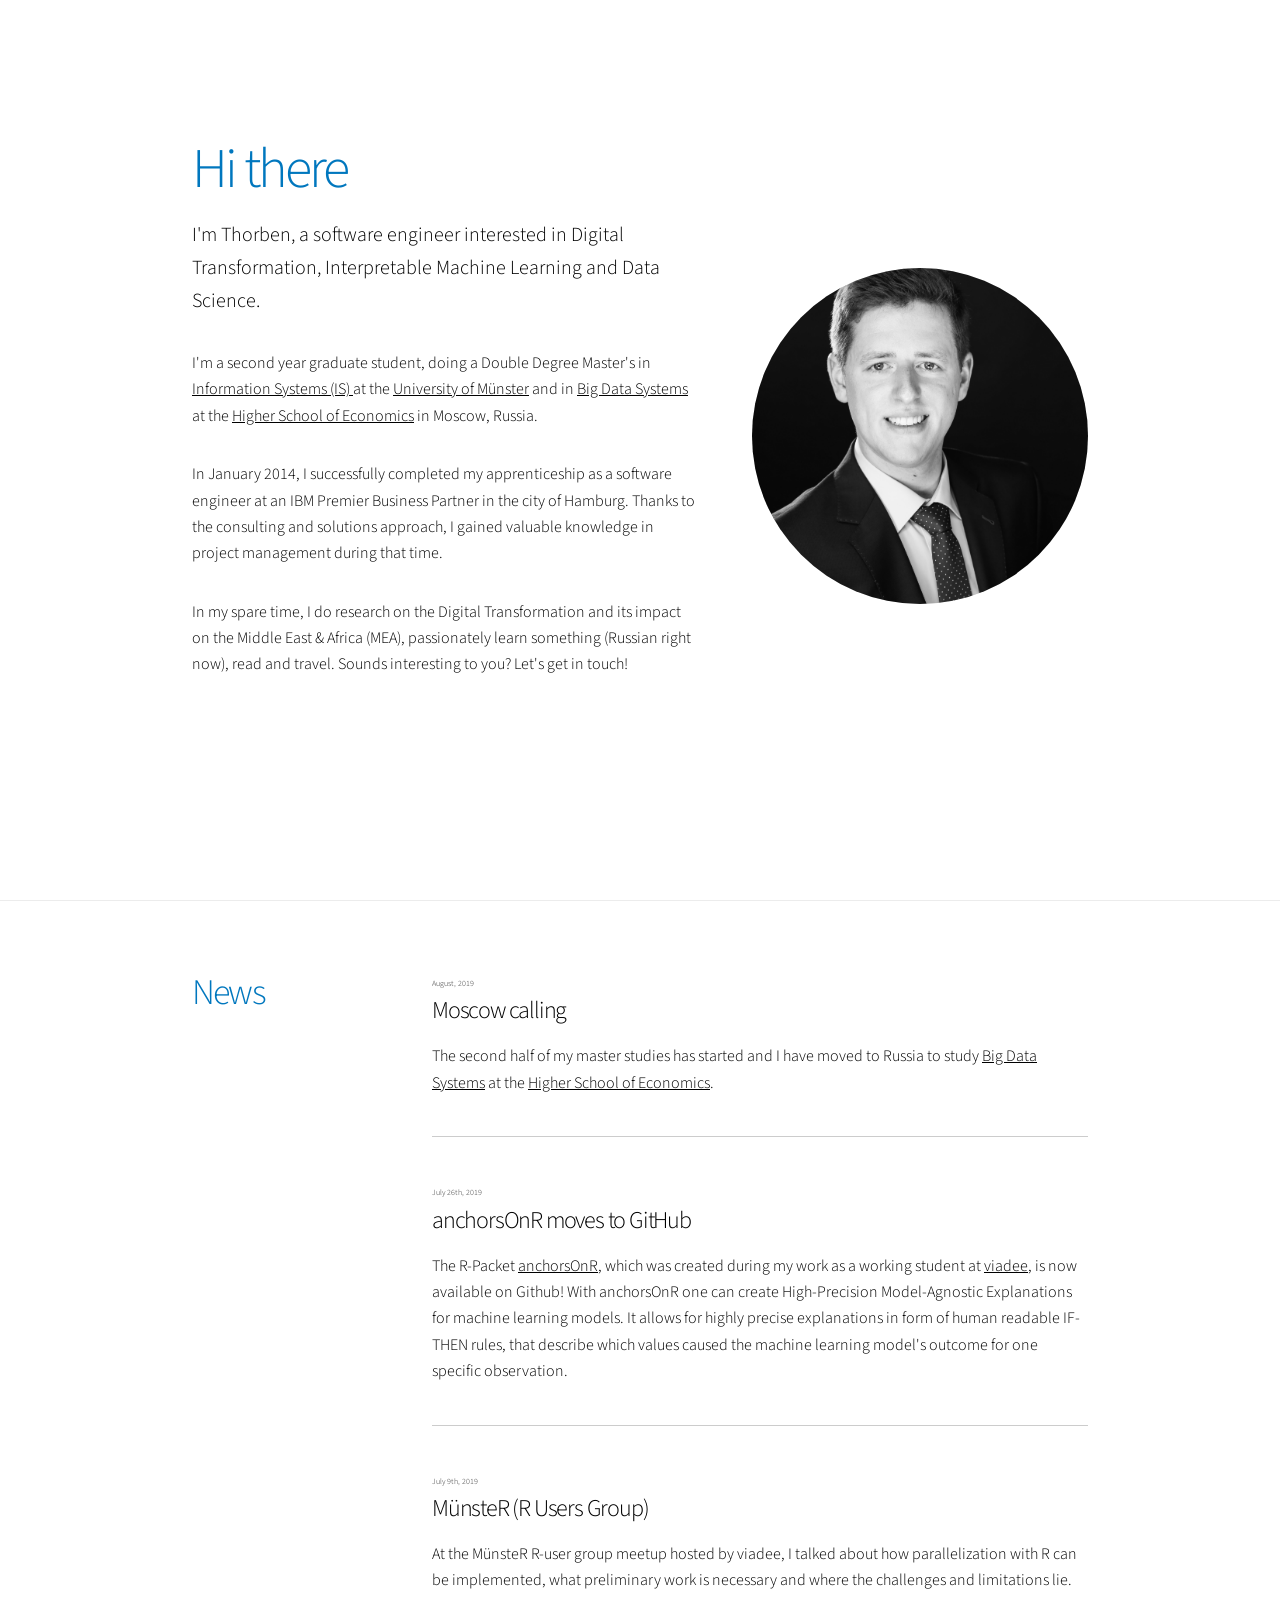
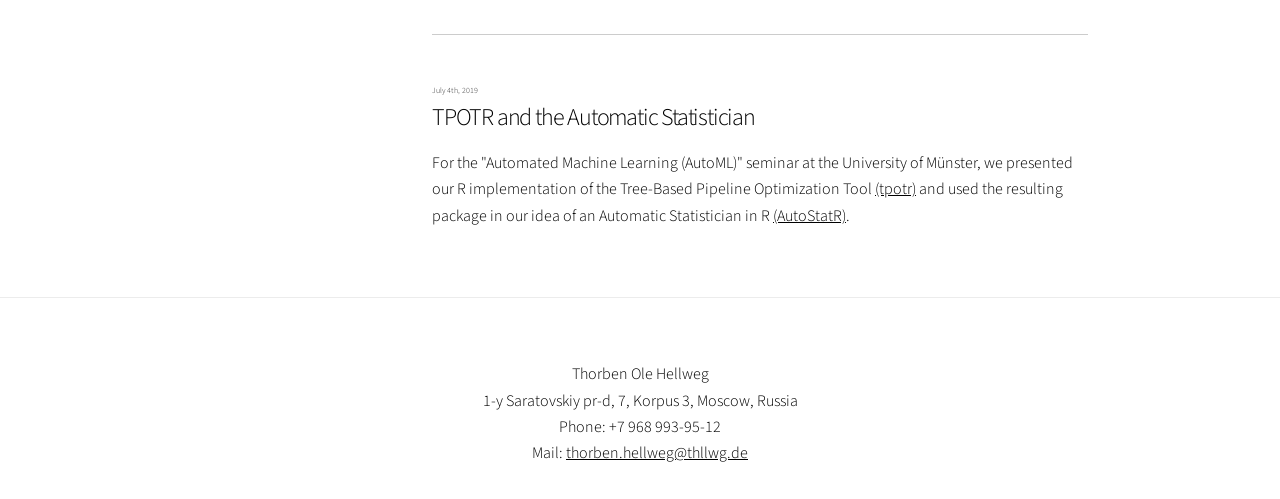
==== commit da5946bd: "Update and news section" ====
--- a/index.html
+++ b/index.html
@@ -11,14 +11,14 @@
 		<meta charset="utf-8" />
 		<meta name="viewport" content="width=device-width, initial-scale=1" />
 		<meta name="keywords" content="Thorben Hellweg, Thorben Ole Hellweg, Hellweg, software engineer, africa, digital transformation"/>
-		<meta name="description" content="Hi there, I'm Thorben, a software engineer interested in Digital Transformation, Interpretable Machine Learning and Data Analytics. Let's get in touch!" />
+		<meta name="description" content="Hi there, I'm Thorben, a software engineer interested in Digital Transformation, Interpretable Machine Learning and Data Science. Let's get in touch!" />
 		<link rel="stylesheet" href="assets/css/main.css" />
 	</head>
 	<body>
 			<script type="text/javascript">
 				function setMailLink1() {
 					var An = "thorben.hellweg";
-					var Dn = "uni-muenster";
+					var Dn = "thllwg";
 					var En = "de";
 					LinkText = An + "@" + Dn + "." + En;
 					document.open();
@@ -30,32 +30,90 @@
 			<div id="wrapper" class="divided">
 
 				<!-- One -->
-					<section class="banner style3 orient-left content-align-left image-position-right fullscreen onload-image-fade-in onload-content-fade-right">
+					<section class="banner style3 orient-left content-align-left image-position-right fullscreen onload-image-fade-in onload-content-fade-right" style="padding-bottom: 60px;">
 						<div class="content">
 							<h1 style="color:#0077be">Hi there</h1>
-							<p class="major">I'm Thorben, a software engineer interested in Digital Transformation, Interpretable Machine Learning and Data Analytics.</p>
-							<p>I'm a second year graduate student, doing a Double Degree Master's in <a href="https://www.wi.uni-muenster.de/" target="_blank">Information Systems (IS) </a> at the <a href="https://www.uni-muenster.de/en/" target="_blank">University of Münster</a> and in <a href="https://www.hse.ru/en/ma/bigdata" target="_blank">Big Data Systems </a> at the <a href="https://www.hse.ru/en" target="_blank">Higher School of Economics</a> in Moscow, Russia. IS is an interdisciplinary, applied subject that combines research and teaching from the fields of Business and Economics (and Business Administration in particular) with that of IT.</p>
+							<p class="major">I'm Thorben, a software engineer interested in Digital Transformation, Interpretable Machine Learning and Data Science.</p>
+							<p>I'm a second year graduate student, doing a Double Degree Master's in <a href="https://www.wi.uni-muenster.de/" target="_blank">Information Systems (IS) </a> at the <a href="https://www.uni-muenster.de/en/" target="_blank">University of Münster</a> and in <a href="https://www.hse.ru/en/ma/bigdata" target="_blank">Big Data Systems </a> at the <a href="https://www.hse.ru/en" target="_blank">Higher School of Economics</a> in Moscow, Russia.</p>
 							<p>In January 2014, I successfully completed my apprenticeship as a software engineer at an IBM Premier Business Partner in the city of Hamburg. Thanks to the consulting and solutions approach, I gained valuable knowledge in project management during that time. </p> 
 							<p>In my spare time, I do research on the Digital Transformation and its impact on the Middle East & Africa (MEA), passionately learn something (Russian right now), read and travel. Sounds interesting to you? Let's get in touch!</p>
-						<div class="inner">
-							<ul class="icons">
-								<li><a href="https://linkedin.com/in/thellweg" target="_blank" class="icon style1 fa-linkedin"><span class="label">LinkedIn</span></a></li>
-								<li><a href="https://xing.com/profile/ThorbenOle_Hellweg" target="_blank" class="icon style1 fa-xing"><span class="label">Xing</span></a></li>
-								<li><a href="https://github.com/thllwg" target="_blank" class="icon style1 fa-github"><span class="label">GitHub</span></a></li>
-								<hr/>
-							</ul>
-							<address >
-									Thorben Ole Hellweg </br>
-									1-y Saratovskiy pr-d, 7, Korpus 3, Moscow, Russia</br>
-									Phone: +7 968 993-95-12</br>
-									Mail: <script language="JavaScript">setMailLink1();</script>
-								</address>
-						</div>
+                            <div class="inner">
+                                <ul class="icons">
+                                    <li><a href="https://linkedin.com/in/thellweg" target="_blank" class="icon style1 fa-linkedin"><span class="label">LinkedIn</span></a></li>
+                                    <li><a href="https://xing.com/profile/ThorbenOle_Hellweg" target="_blank" class="icon style1 fa-xing"><span class="label">Xing</span></a></li>
+                                    <li><a href="https://github.com/thllwg" target="_blank" class="icon style1 fa-github"><span class="label">GitHub</span></a></li>
+                                </ul>
+                            </div>
 						</div>
 						<div class="image fit">
-							<img src="images/banner.jpg" alt="" />
+							<img src="images/banner.jpg" style="top: 0px" alt="" />
 						</div>
-					</section>
+                    </section>
+                <!-- Two -->
+					<section class="wrapper style1 align-center">
+                        <div class="inner" style="padding-top: 20px;">
+                            <div class="index align-left">
+                                <section>
+                                    <header>
+                                        <h2 style="color:#0077be">News</h2>
+                                    </header>
+                                    <div class="content">
+                                        <article style="margin-bottom: 20px;">
+                                            <div class="meta">
+                                                August, 2019
+                                            </div>
+                                            <div class="article">
+                                                <h3>Moscow calling</h3>
+                                                The second half of my master studies has started and I have moved to Russia to study <a href="https://www.hse.ru/en/ma/bigdata" target="_blank">Big Data Systems</a> at the <a href="https://www.hse.ru/en" target="_blank">Higher School of Economics</a>.
+                                            </div>
+										</article>
+										<hr/>
+                                        <article style="margin-bottom: 20px;">
+                                                <div class="meta">
+                                                    July 26th, 2019
+                                                </div>
+                                        		<div class="article">
+                                                    <h3>anchorsOnR moves to GitHub</h3>
+													The R-Packet <a href="https://github.com/viadee/anchorsOnR" target="_blank"><it>anchorsOnR</it></a>, which was created during my work as a working student at <a href="www.viadee.de" target="_blank">viadee</a>, is now available on Github! With anchorsOnR one can create High-Precision Model-Agnostic Explanations for machine learning models. It allows for highly precise explanations in form of human readable IF-THEN rules, that describe which values caused the machine learning model's outcome for one specific observation.
+                                                </div>
+                                        </article>
+                                        <hr/>
+                                        <article style="margin-bottom: 20px;">
+                                                <div class="meta">
+                                                    July 9th, 2019
+                                                </div>
+                                        		<div class="article">
+                                                    <h3>MünsteR (R Users Group)</h3>
+                                                    At the MünsteR R-user group meetup hosted by viadee, I talked about how parallelization with R can be implemented, what preliminary work is necessary and where the challenges and limitations lie.
+                                                </div>
+                                        </article>
+                                        <hr/>
+                                        <article style="margin-bottom: 20px;">
+                                            <div class="meta">
+                                                July 4th, 2019
+                                            </div>
+                                            <div class="article">
+                                                <h3>TPOTR and the Automatic Statistician</h3>
+                                                    For the "Automated Machine Learning (AutoML)" seminar at the University of Münster, we presented our R implementation of the Tree-Based Pipeline Optimization Tool <a href="https://github.com/thllwg/tpotr" target="_blank">(tpotr)</a> and used the resulting package in our idea of an Automatic Statistician in R <a href="https://github.com/thllwg/autostatr" target="_blank">(AutoStatR)</a>.
+                                            </div>
+                                        </article>                                    
+                                    </div>
+                                </section>
+                            </div>
+                        </div>
+                    </section>
+                <!-- Footer-->
+                    <footer class="wrapper style1 align-center">
+                        <div class="inner">
+                            <address id = "impressum" >
+                                    Thorben Ole Hellweg </br>
+                                    1-y Saratovskiy pr-d, 7, Korpus 3, Moscow, Russia</br>
+                                    Phone: +7 968 993-95-12</br>
+                                    Mail: <script language="JavaScript">setMailLink1();</script>
+                            </address>
+                        </div>
+                         
+                    </footer>
 			</div>
 
 		<!-- Scripts -->
@@ -67,4 +125,4 @@
 			<script src="assets/js/main.js"></script>
 
 	</body>
-</html>+</html>
--- a/assets/css/main.css
+++ b/assets/css/main.css
@@ -1848,7 +1848,7 @@
 	}
 
 		a:hover {
-			color: #47D3E5;
+			color: #0077be;
 		}
 
 	strong, b {
@@ -6182,7 +6182,7 @@
 		}
 
 			.gallery.style1 a:hover {
-				color: #47D3E5;
+				color: #0077be;
 			}
 
 		.gallery.style1 strong, .gallery.style1 b {
@@ -6512,7 +6512,7 @@
 		}
 
 			.gallery.style2 a:hover {
-				color: #47D3E5;
+				color: #0077be;
 			}
 
 		.gallery.style2 strong, .gallery.style2 b {
@@ -8083,7 +8083,7 @@
 			}
 
 				#wrapper > .invert a:hover {
-					color: #47D3E5;
+					color: #0077be;
 				}
 
 			#wrapper > .invert strong, #wrapper > .invert b {
@@ -8413,4 +8413,13 @@
 
 			#wrapper.divided > .invert:first-child {
 				box-shadow: none !important;
-			}+			}
+
+.meta {
+	font-size: 0.5em;
+	display: inline-block;
+	margin-bottom: -238px;
+	opacity: .8;
+	/*color: #575757;*/
+	/*background: rgba(53, 125, 76, 0.5);*/
+ }
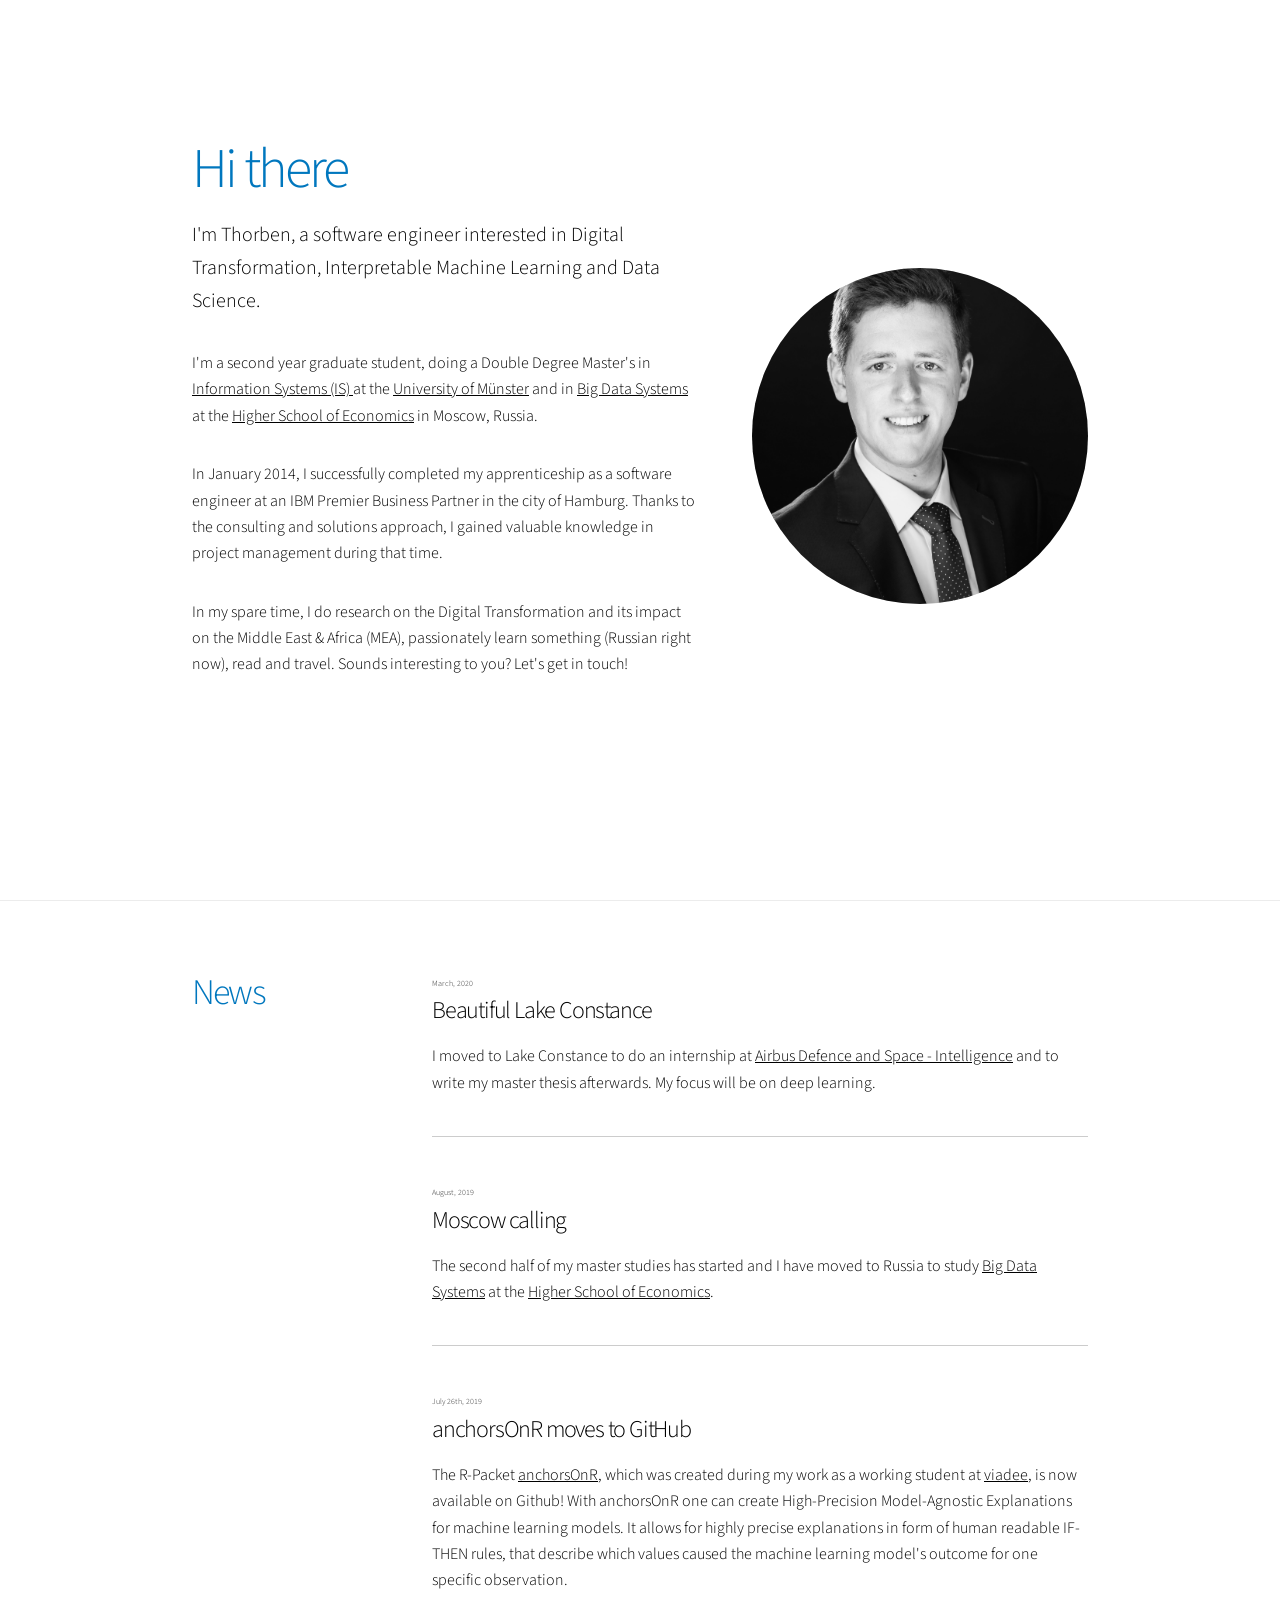
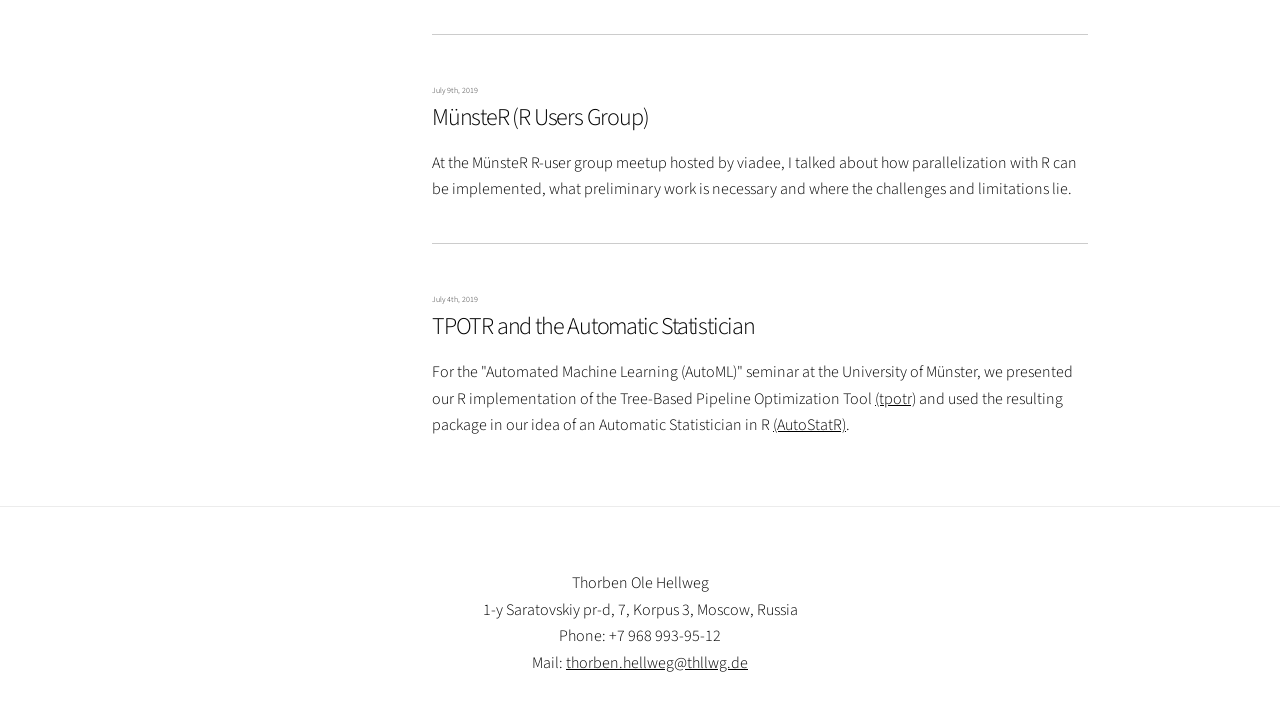
==== commit 633eb698: "airbus" ====
--- a/index.html
+++ b/index.html
@@ -58,6 +58,16 @@
                                         <h2 style="color:#0077be">News</h2>
                                     </header>
                                     <div class="content">
+                                        <article style="margin-bottom: 20px;">
+                                            <div class="meta">
+                                                March, 2020
+                                            </div>
+                                            <div class="article">
+                                                <h3>Beautiful Lake Constance</h3>
+                                                I moved to Lake Constance to do an internship at <a href="https://www.intelligence-airbusds.com/" target="_blank">Airbus Defence and Space - Intelligence</a> and to write my master thesis afterwards. My focus will be on deep learning.
+                                            </div>
+										</article>
+										<hr/>
                                         <article style="margin-bottom: 20px;">
                                             <div class="meta">
                                                 August, 2019
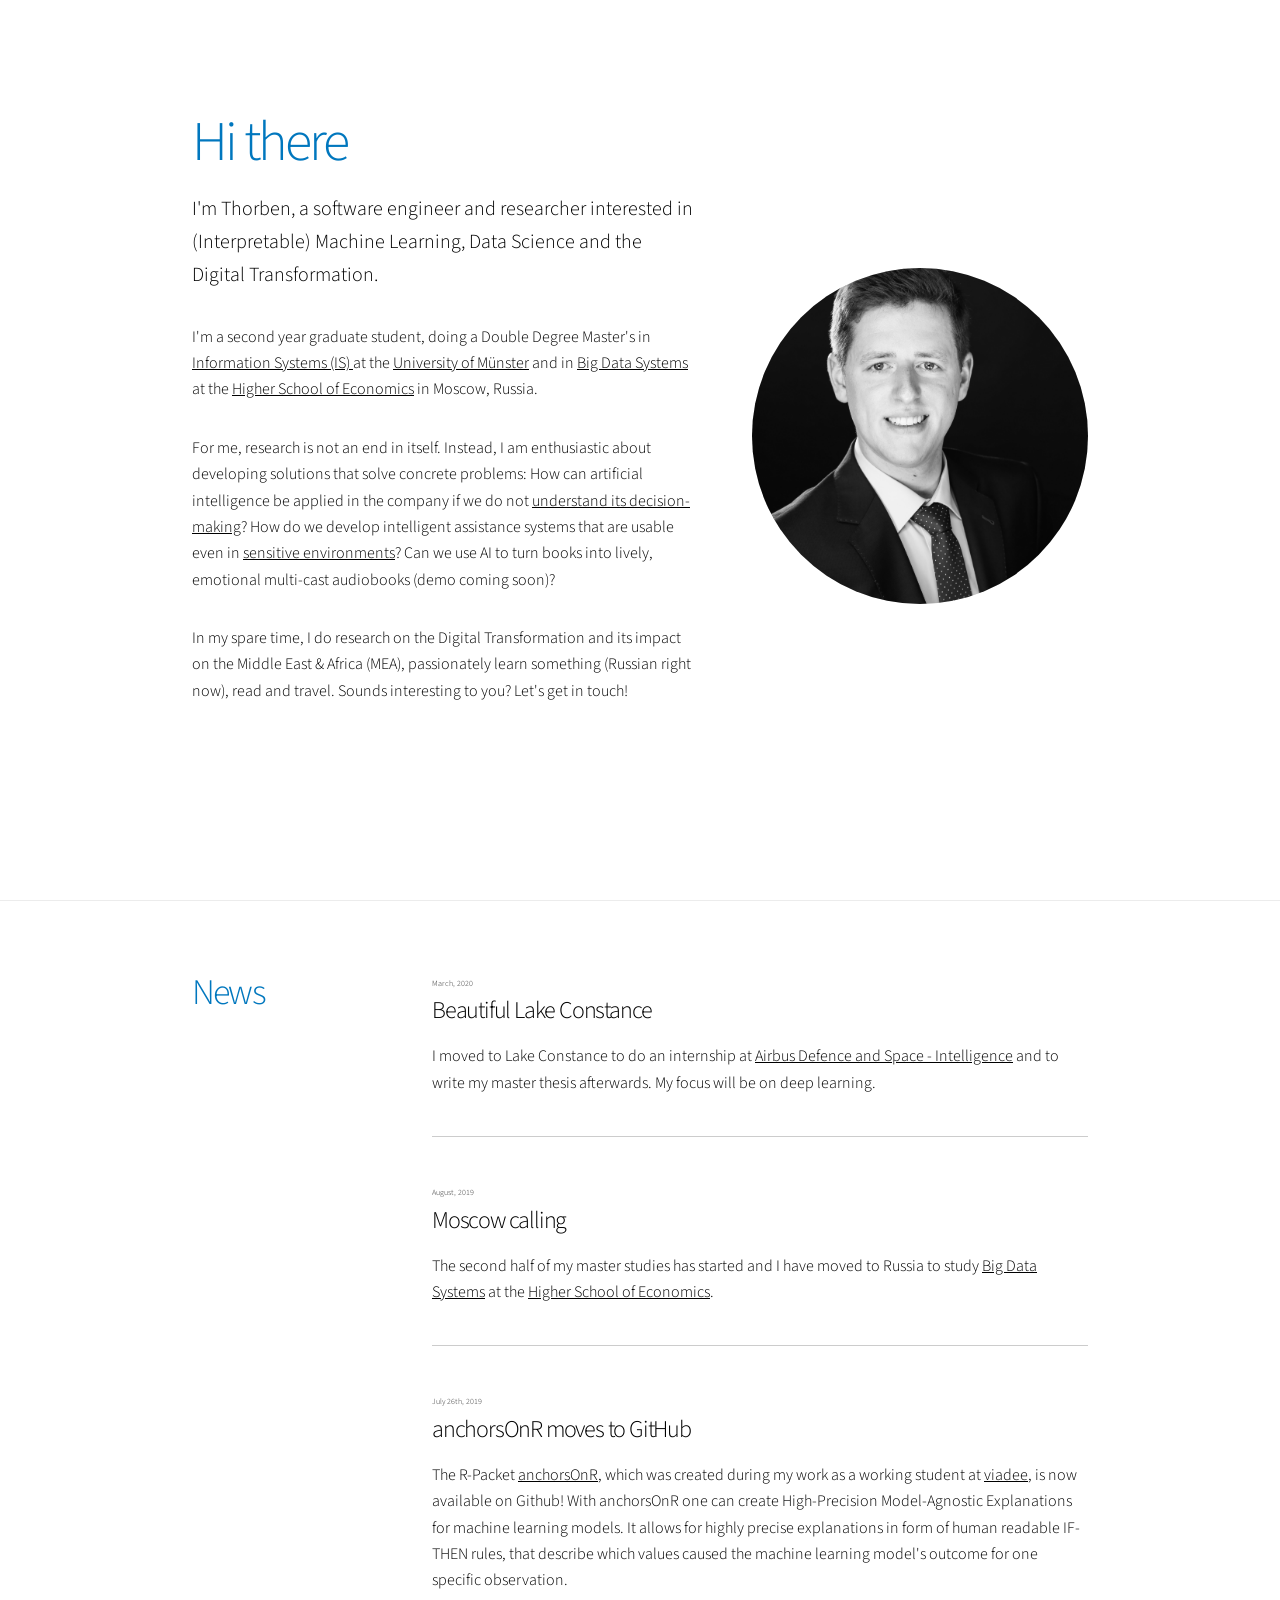
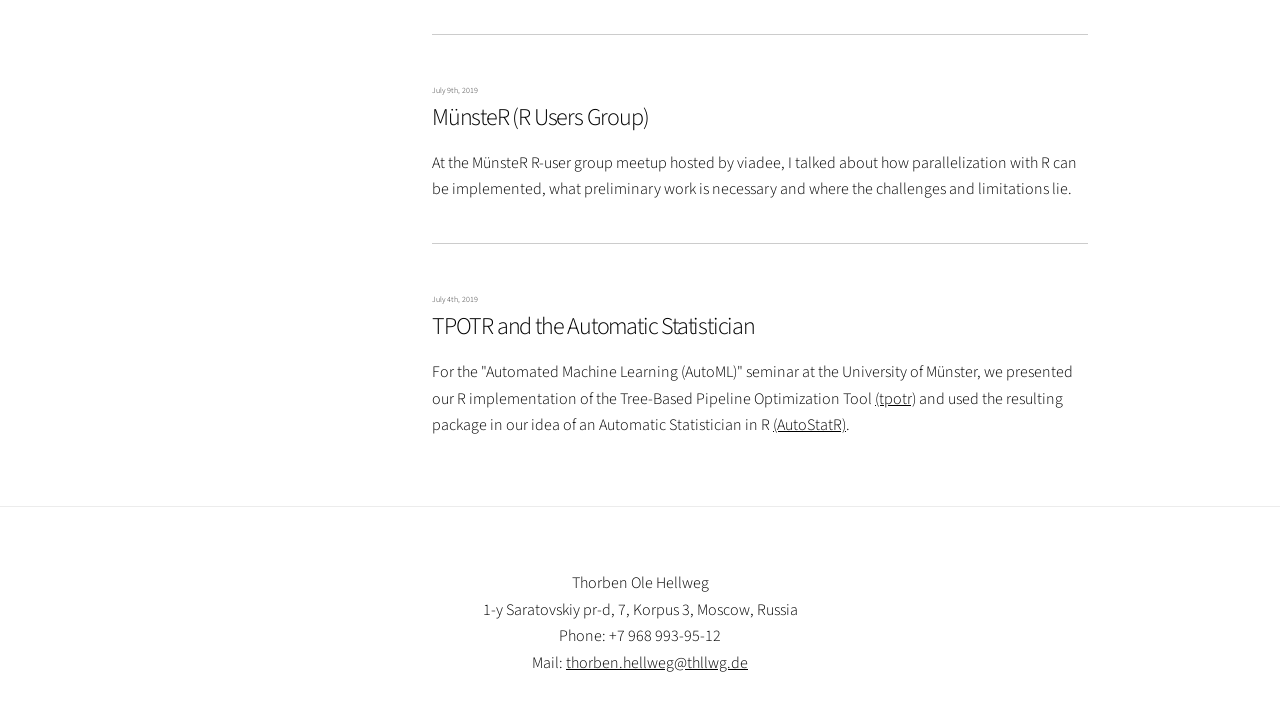
==== commit f0d4db7e: "update" ====
--- a/index.html
+++ b/index.html
@@ -33,9 +33,9 @@
 					<section class="banner style3 orient-left content-align-left image-position-right fullscreen onload-image-fade-in onload-content-fade-right" style="padding-bottom: 60px;">
 						<div class="content">
 							<h1 style="color:#0077be">Hi there</h1>
-							<p class="major">I'm Thorben, a software engineer interested in Digital Transformation, Interpretable Machine Learning and Data Science.</p>
+							<p class="major">I'm Thorben, a software engineer and researcher interested in (Interpretable) Machine Learning, Data Science and the Digital Transformation.</p>
 							<p>I'm a second year graduate student, doing a Double Degree Master's in <a href="https://www.wi.uni-muenster.de/" target="_blank">Information Systems (IS) </a> at the <a href="https://www.uni-muenster.de/en/" target="_blank">University of Münster</a> and in <a href="https://www.hse.ru/en/ma/bigdata" target="_blank">Big Data Systems </a> at the <a href="https://www.hse.ru/en" target="_blank">Higher School of Economics</a> in Moscow, Russia.</p>
-							<p>In January 2014, I successfully completed my apprenticeship as a software engineer at an IBM Premier Business Partner in the city of Hamburg. Thanks to the consulting and solutions approach, I gained valuable knowledge in project management during that time. </p> 
+                            <p>For me, research is not an end in itself. Instead, I am enthusiastic about developing solutions that solve concrete problems: How can artificial intelligence be applied in the company if we do not <a href="https://github.com/viadee/anchorsOnR" target="_blank">understand its decision-making</a>?  How do we develop intelligent assistance systems that are usable even in <a href="https://www.intelligence-airbusds.com/" target="_blank">sensitive environments</a>? Can we use AI to turn books into lively, emotional multi-cast audiobooks (demo coming soon)?</p>
 							<p>In my spare time, I do research on the Digital Transformation and its impact on the Middle East & Africa (MEA), passionately learn something (Russian right now), read and travel. Sounds interesting to you? Let's get in touch!</p>
                             <div class="inner">
                                 <ul class="icons">
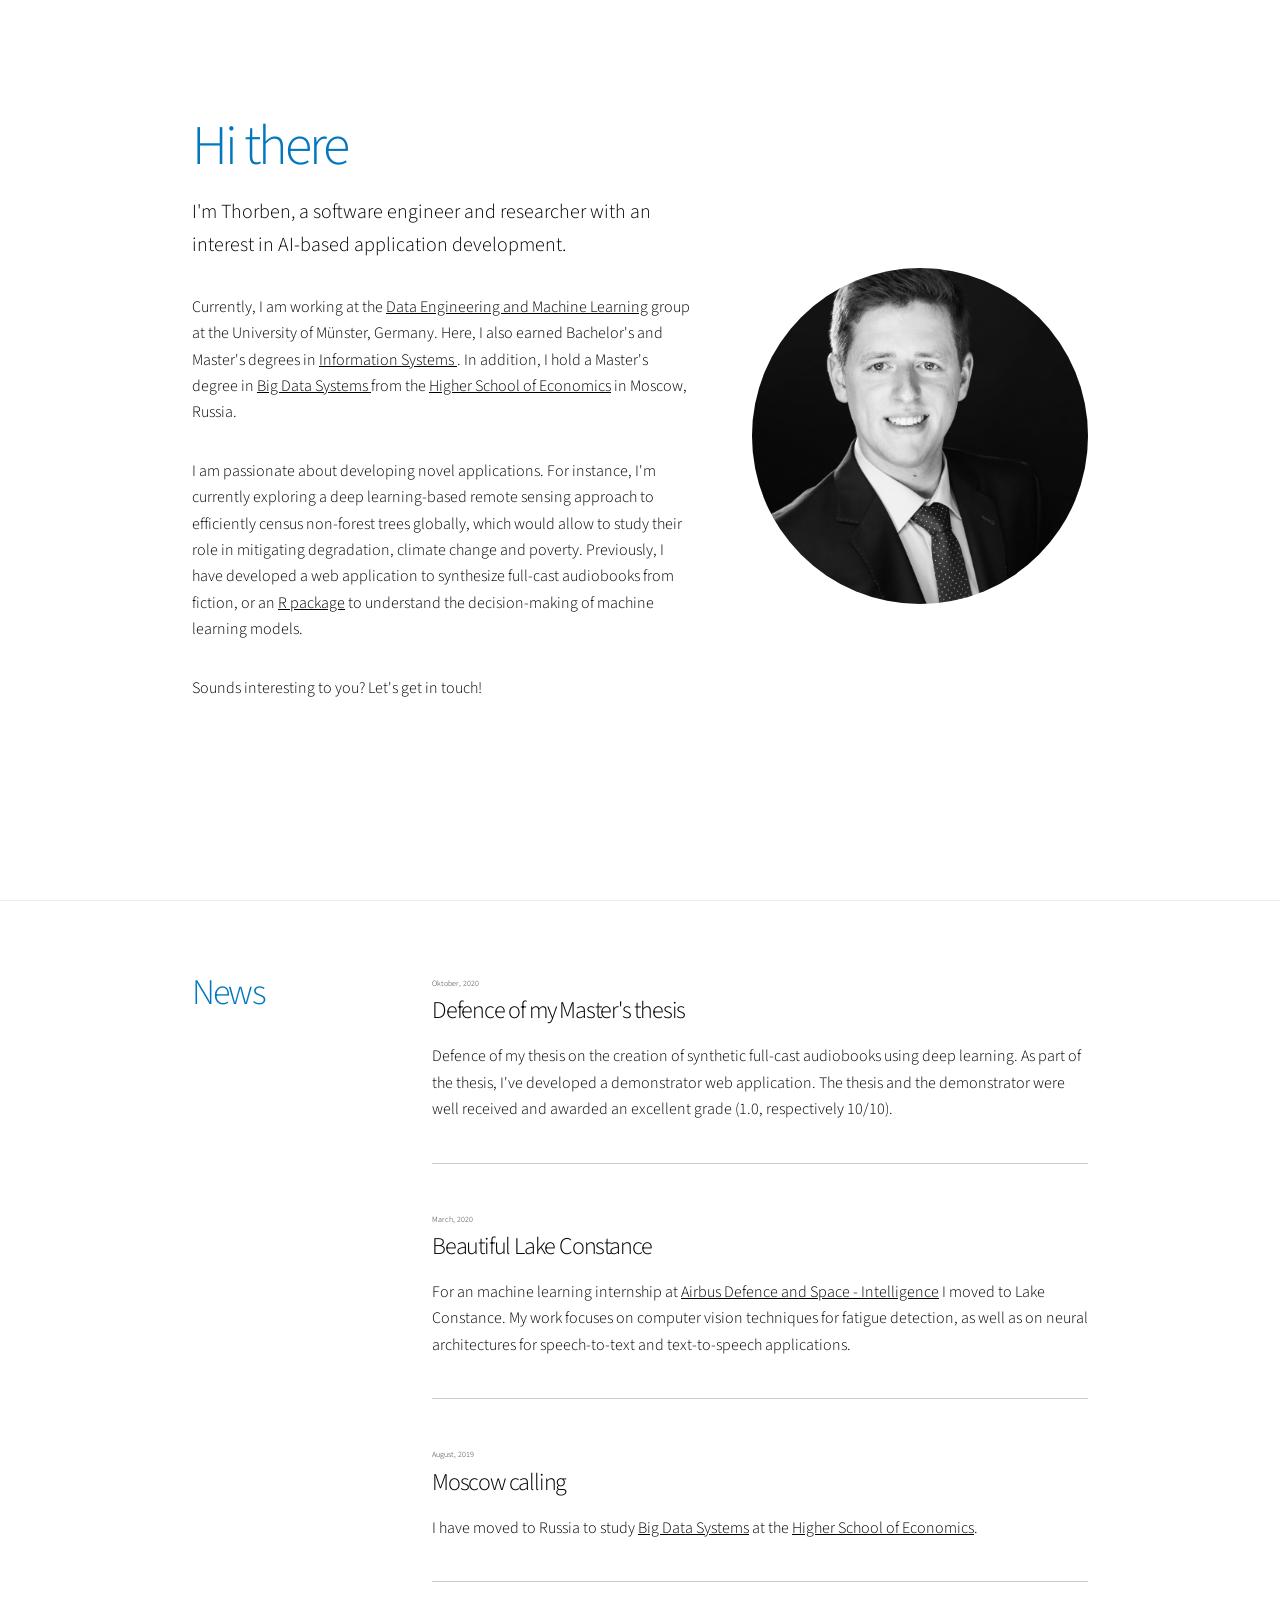
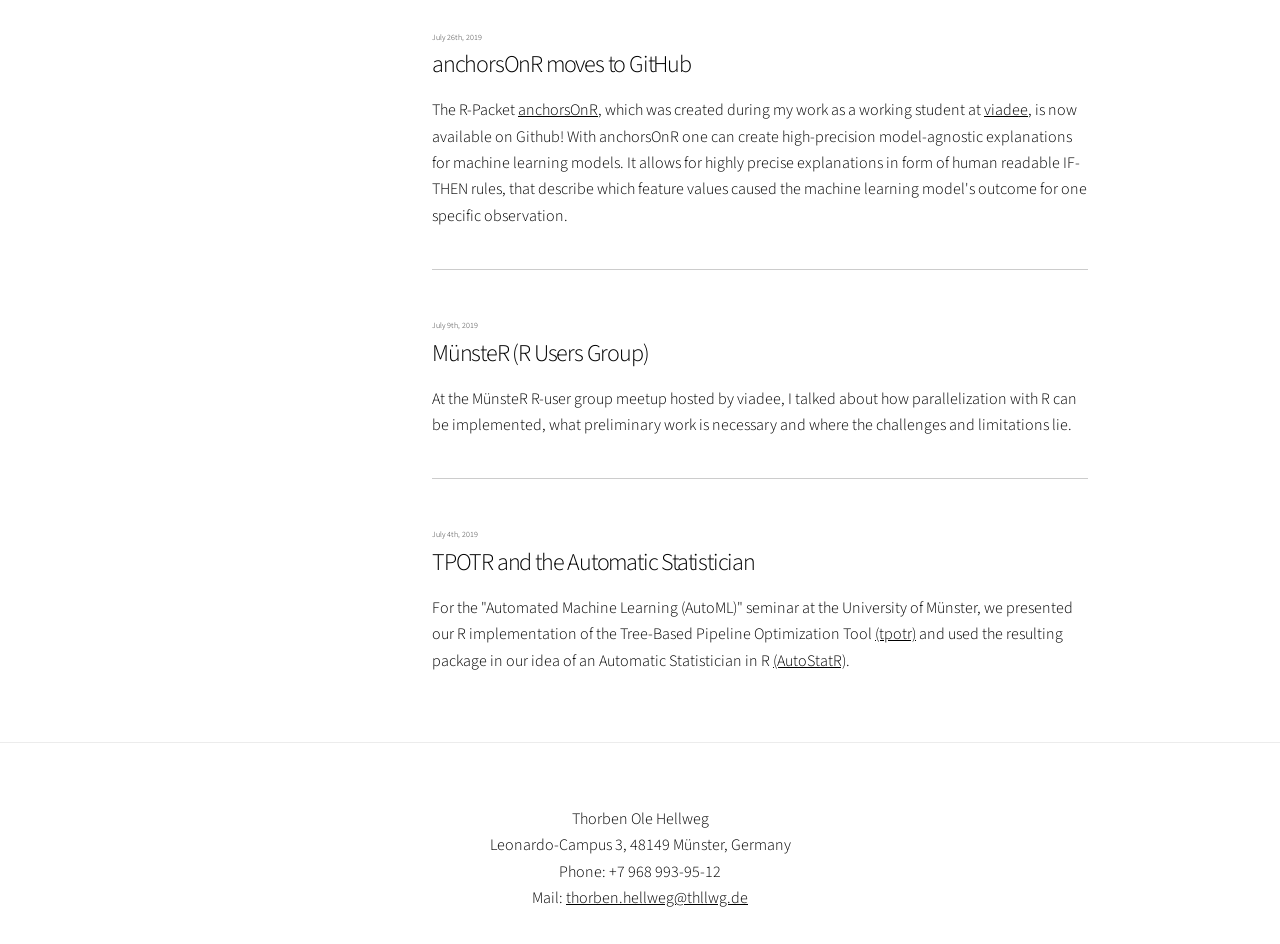
==== commit 431ec114: "update" ====
--- a/index.html
+++ b/index.html
@@ -6,12 +6,12 @@
 -->
 <html>
 	<head>
-		<title>Welcome at Thorben's homepage</title>
-		<link rel="icon" href=favicon.png" type="image/png"/>
+		<title>Welcome at Thorben's Homepage</title>
+		<link rel="icon" href="favicon.png" type="image/png"/>
 		<meta charset="utf-8" />
 		<meta name="viewport" content="width=device-width, initial-scale=1" />
-		<meta name="keywords" content="Thorben Hellweg, Thorben Ole Hellweg, Hellweg, software engineer, africa, digital transformation"/>
-		<meta name="description" content="Hi there, I'm Thorben, a software engineer interested in Digital Transformation, Interpretable Machine Learning and Data Science. Let's get in touch!" />
+		<meta name="keywords" content="Thorben Hellweg, Thorben Ole Hellweg, Hellweg, Software Engineer, Data Engineering, Machine Learning"/>
+		<meta name="description" content="Hi there, I'm Thorben, a software engineer interested in building data-driven applications. Let's get in touch!" />
 		<link rel="stylesheet" href="assets/css/main.css" />
 	</head>
 	<body>
@@ -33,10 +33,10 @@
 					<section class="banner style3 orient-left content-align-left image-position-right fullscreen onload-image-fade-in onload-content-fade-right" style="padding-bottom: 60px;">
 						<div class="content">
 							<h1 style="color:#0077be">Hi there</h1>
-							<p class="major">I'm Thorben, a software engineer and researcher interested in (Interpretable) Machine Learning, Data Science and the Digital Transformation.</p>
-							<p>I'm a second year graduate student, doing a Double Degree Master's in <a href="https://www.wi.uni-muenster.de/" target="_blank">Information Systems (IS) </a> at the <a href="https://www.uni-muenster.de/en/" target="_blank">University of Münster</a> and in <a href="https://www.hse.ru/en/ma/bigdata" target="_blank">Big Data Systems </a> at the <a href="https://www.hse.ru/en" target="_blank">Higher School of Economics</a> in Moscow, Russia.</p>
-                            <p>For me, research is not an end in itself. Instead, I am enthusiastic about developing solutions that solve concrete problems: How can artificial intelligence be applied in the company if we do not <a href="https://github.com/viadee/anchorsOnR" target="_blank">understand its decision-making</a>?  How do we develop intelligent assistance systems that are usable even in <a href="https://www.intelligence-airbusds.com/" target="_blank">sensitive environments</a>? Can we use AI to turn books into lively, emotional multi-cast audiobooks (demo coming soon)?</p>
-							<p>In my spare time, I do research on the Digital Transformation and its impact on the Middle East & Africa (MEA), passionately learn something (Russian right now), read and travel. Sounds interesting to you? Let's get in touch!</p>
+							<p class="major">I'm Thorben, a software engineer and researcher with an interest in AI-based application development.</p>
+							<p>Currently, I am working at the <a href="https://www.wi.uni-muenster.de/department/dasc" target="_blank">Data Engineering and Machine Learning</a> group at the University of Münster, Germany. Here, I also earned Bachelor's and Master's degrees in <a href="https://www.wi.uni-muenster.de/" target="_blank">Information Systems </a>. In addition, I hold a Master's degree in <a href="https://www.hse.ru/en/ma/bigdata" target="_blank">Big Data Systems </a> from the <a href="https://www.hse.ru/en" target="_blank">Higher School of Economics</a> in Moscow, Russia.</p>
+                            <p>I am passionate about developing novel applications. For instance, I'm currently exploring a deep learning-based remote sensing approach to efficiently census non-forest trees globally, which would allow to study their role in mitigating degradation, climate change and poverty. Previously, I have developed a web application to synthesize full-cast audiobooks from fiction, or an <a href="https://github.com/viadee/anchorsOnR" target="_blank">R package</a> to understand the decision-making of machine learning models.</p>
+                            <p>Sounds interesting to you? Let's get in touch!</p>
                             <div class="inner">
                                 <ul class="icons">
                                     <li><a href="https://linkedin.com/in/thellweg" target="_blank" class="icon style1 fa-linkedin"><span class="label">LinkedIn</span></a></li>
@@ -60,11 +60,21 @@
                                     <div class="content">
                                         <article style="margin-bottom: 20px;">
                                             <div class="meta">
+                                                Oktober, 2020
+                                            </div>
+                                            <div class="article">
+                                                <h3>Defence of my Master's thesis</h3>
+                                                Defence of my thesis on the creation of synthetic full-cast audiobooks using deep learning. As part of the thesis, I've developed a demonstrator web application. The thesis and the demonstrator were well received and awarded an excellent grade (1.0, respectively 10/10).
+                                            </div>
+										</article>
+										<hr/>
+                                        <article style="margin-bottom: 20px;">
+                                            <div class="meta">
                                                 March, 2020
                                             </div>
                                             <div class="article">
                                                 <h3>Beautiful Lake Constance</h3>
-                                                I moved to Lake Constance to do an internship at <a href="https://www.intelligence-airbusds.com/" target="_blank">Airbus Defence and Space - Intelligence</a> and to write my master thesis afterwards. My focus will be on deep learning.
+                                                For an machine learning internship at <a href="https://www.intelligence-airbusds.com/" target="_blank">Airbus Defence and Space - Intelligence</a> I moved to Lake Constance. My work focuses on computer vision techniques for fatigue detection, as well as on neural architectures for speech-to-text and text-to-speech applications.
                                             </div>
 										</article>
 										<hr/>
@@ -74,7 +84,7 @@
                                             </div>
                                             <div class="article">
                                                 <h3>Moscow calling</h3>
-                                                The second half of my master studies has started and I have moved to Russia to study <a href="https://www.hse.ru/en/ma/bigdata" target="_blank">Big Data Systems</a> at the <a href="https://www.hse.ru/en" target="_blank">Higher School of Economics</a>.
+                                                I have moved to Russia to study <a href="https://www.hse.ru/en/ma/bigdata" target="_blank">Big Data Systems</a> at the <a href="https://www.hse.ru/en" target="_blank">Higher School of Economics</a>.
                                             </div>
 										</article>
 										<hr/>
@@ -84,7 +94,7 @@
                                                 </div>
                                         		<div class="article">
                                                     <h3>anchorsOnR moves to GitHub</h3>
-													The R-Packet <a href="https://github.com/viadee/anchorsOnR" target="_blank"><it>anchorsOnR</it></a>, which was created during my work as a working student at <a href="www.viadee.de" target="_blank">viadee</a>, is now available on Github! With anchorsOnR one can create High-Precision Model-Agnostic Explanations for machine learning models. It allows for highly precise explanations in form of human readable IF-THEN rules, that describe which values caused the machine learning model's outcome for one specific observation.
+													The R-Packet <a href="https://github.com/viadee/anchorsOnR" target="_blank"><it>anchorsOnR</it></a>, which was created during my work as a working student at <a href="www.viadee.de" target="_blank">viadee</a>, is now available on Github! With anchorsOnR one can create high-precision model-agnostic explanations for machine learning models. It allows for highly precise explanations in form of human readable IF-THEN rules, that describe which feature values caused the machine learning model's outcome for one specific observation.
                                                 </div>
                                         </article>
                                         <hr/>
@@ -117,7 +127,7 @@
                         <div class="inner">
                             <address id = "impressum" >
                                     Thorben Ole Hellweg </br>
-                                    1-y Saratovskiy pr-d, 7, Korpus 3, Moscow, Russia</br>
+                                    Leonardo-Campus 3, 48149 Münster, Germany</br>
                                     Phone: +7 968 993-95-12</br>
                                     Mail: <script language="JavaScript">setMailLink1();</script>
                             </address>
--- a/assets/css/main.css
+++ b/assets/css/main.css
@@ -3725,7 +3725,7 @@
 				-webkit-flex-direction: column-reverse;
 				-ms-flex-direction: column-reverse;
 				flex-direction: column-reverse;
-				text-align: center;
+				text-align: justify; /*center*/
 			}
 
 				.banner.style3 .content {
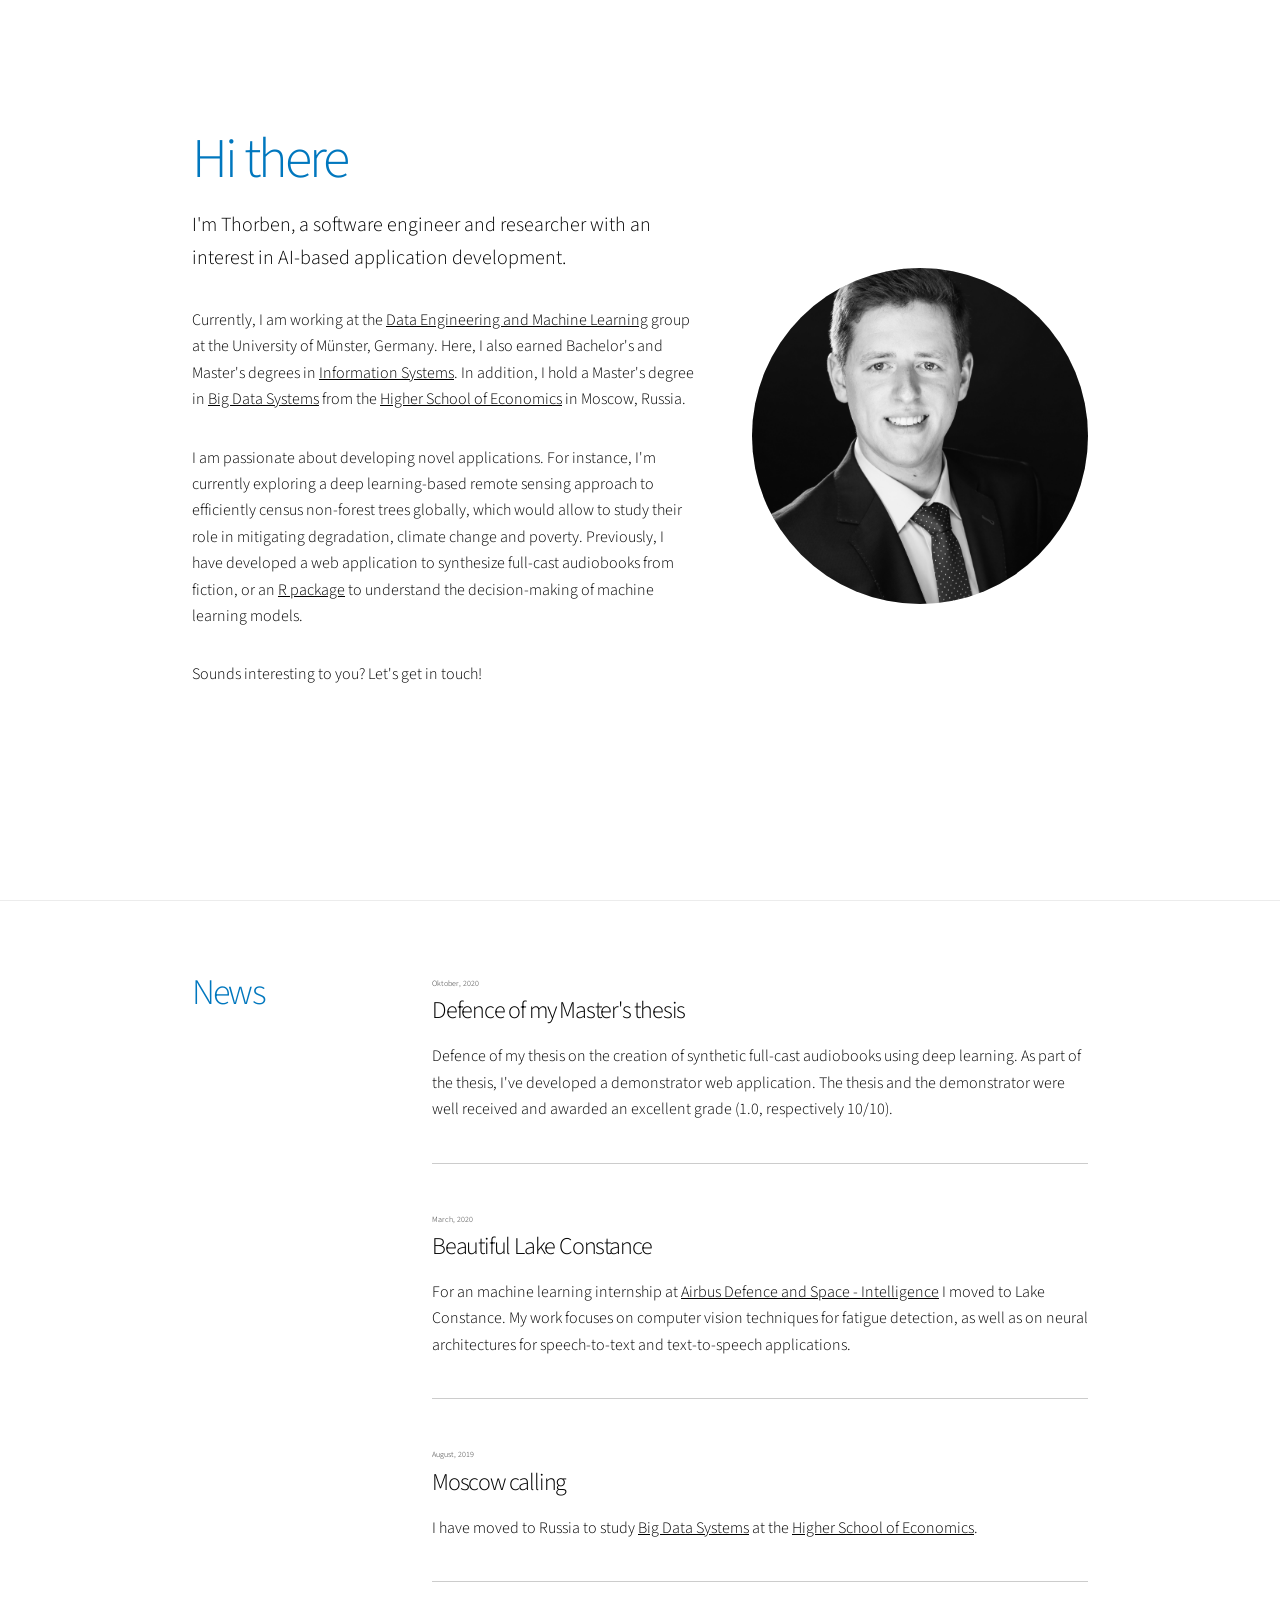
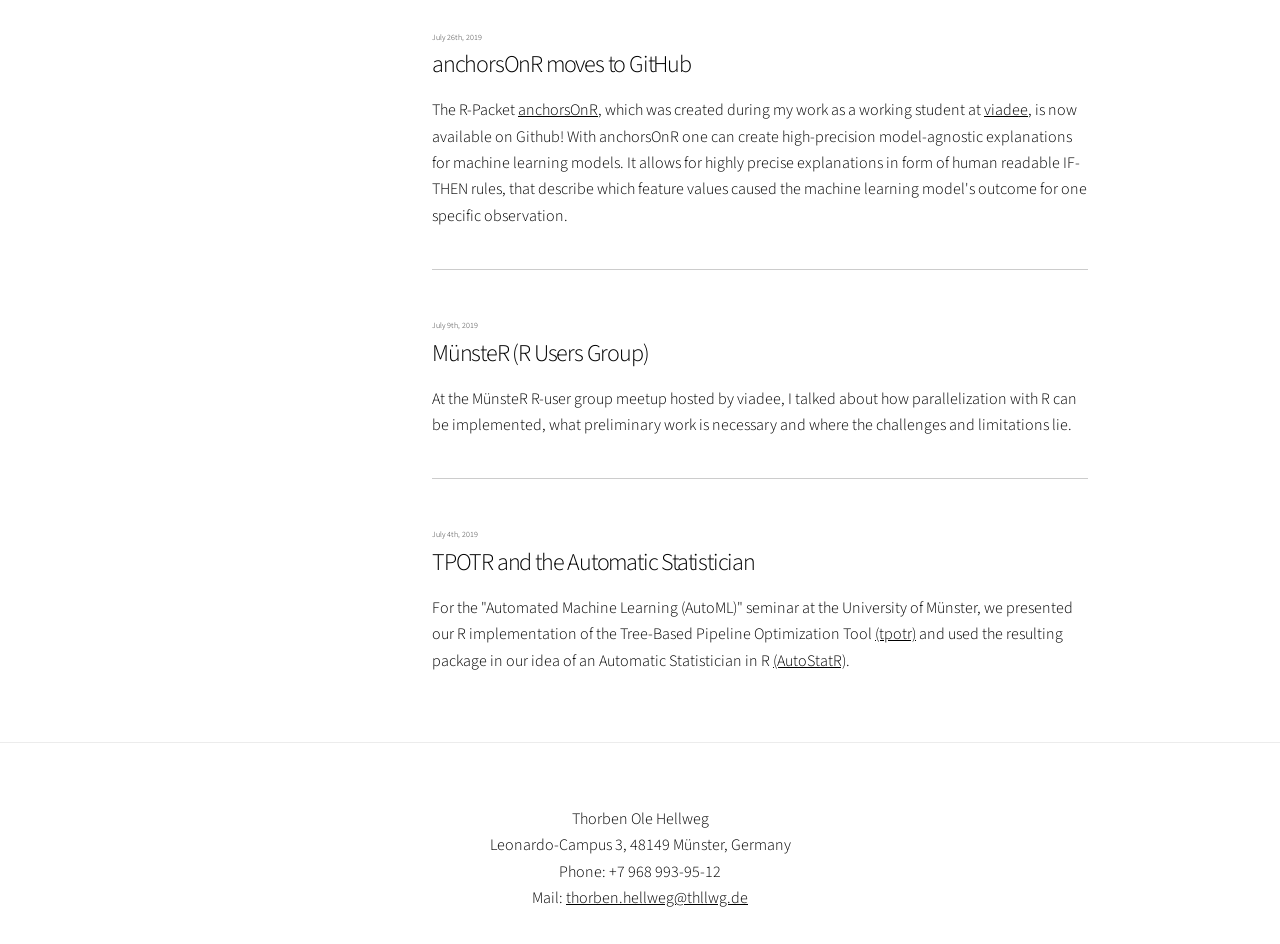
==== commit c7e36805: "trim links" ====
--- a/index.html
+++ b/index.html
@@ -34,7 +34,7 @@
 						<div class="content">
 							<h1 style="color:#0077be">Hi there</h1>
 							<p class="major">I'm Thorben, a software engineer and researcher with an interest in AI-based application development.</p>
-							<p>Currently, I am working at the <a href="https://www.wi.uni-muenster.de/department/dasc" target="_blank">Data Engineering and Machine Learning</a> group at the University of Münster, Germany. Here, I also earned Bachelor's and Master's degrees in <a href="https://www.wi.uni-muenster.de/" target="_blank">Information Systems </a>. In addition, I hold a Master's degree in <a href="https://www.hse.ru/en/ma/bigdata" target="_blank">Big Data Systems </a> from the <a href="https://www.hse.ru/en" target="_blank">Higher School of Economics</a> in Moscow, Russia.</p>
+							<p>Currently, I am working at the <a href="https://www.wi.uni-muenster.de/department/dasc" target="_blank">Data Engineering and Machine Learning</a> group at the University of Münster, Germany. Here, I also earned Bachelor's and Master's degrees in <a href="https://www.wi.uni-muenster.de/" target="_blank">Information Systems</a>. In addition, I hold a Master's degree in <a href="https://www.hse.ru/en/ma/bigdata" target="_blank">Big Data Systems</a> from the <a href="https://www.hse.ru/en" target="_blank">Higher School of Economics</a> in Moscow, Russia.</p>
                             <p>I am passionate about developing novel applications. For instance, I'm currently exploring a deep learning-based remote sensing approach to efficiently census non-forest trees globally, which would allow to study their role in mitigating degradation, climate change and poverty. Previously, I have developed a web application to synthesize full-cast audiobooks from fiction, or an <a href="https://github.com/viadee/anchorsOnR" target="_blank">R package</a> to understand the decision-making of machine learning models.</p>
                             <p>Sounds interesting to you? Let's get in touch!</p>
                             <div class="inner">
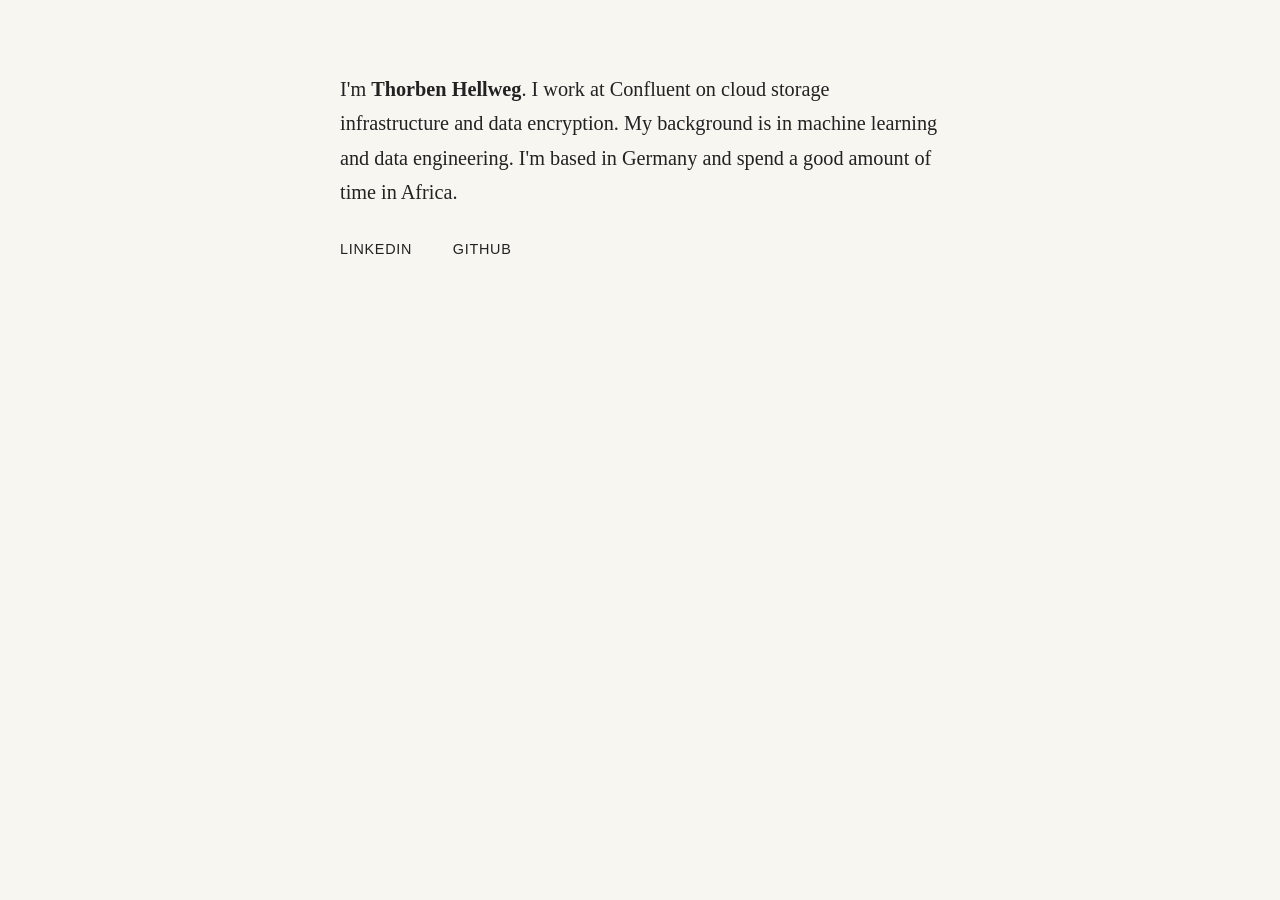
==== commit 7785e779: "Redesign: minimal single-page site Replace the old template-based site (jQuery, SASS, FontAwesome, g" ====
--- a/index.html
+++ b/index.html
@@ -1,148 +1,20 @@
-<!DOCTYPE HTML>
-<!--
-	Story by HTML5 UP
-	html5up.net | @ajlkn
-	Free for personal and commercial use under the CCA 3.0 license (html5up.net/license)
--->
-<html>
-	<head>
-		<title>Welcome at Thorben's Homepage</title>
-		<link rel="icon" href="favicon.png" type="image/png"/>
-		<meta charset="utf-8" />
-		<meta name="viewport" content="width=device-width, initial-scale=1" />
-		<meta name="keywords" content="Thorben Hellweg, Thorben Ole Hellweg, Hellweg, Software Engineer, Data Engineering, Machine Learning"/>
-		<meta name="description" content="Hi there, I'm Thorben, a software engineer interested in building data-driven applications. Let's get in touch!" />
-		<link rel="stylesheet" href="assets/css/main.css" />
-	</head>
-	<body>
-			<script type="text/javascript">
-				function setMailLink1() {
-					var An = "thorben.hellweg";
-					var Dn = "thllwg";
-					var En = "de";
-					LinkText = An + "@" + Dn + "." + En;
-					document.open();
-					document.write("<a href=\"mailto:" + LinkText + "\"><span class=\"label\">" + LinkText + "</span></a>");
-					document.close();
-				}
-				</script>
-		<!-- Wrapper -->
-			<div id="wrapper" class="divided">
+<!DOCTYPE html>
+<html lang="en">
+<head>
+  <meta charset="utf-8">
+  <meta name="viewport" content="width=device-width, initial-scale=1">
+  <title>Thorben Hellweg</title>
+  <meta name="description" content="Software engineer working on cloud infrastructure and distributed systems.">
+  <link rel="stylesheet" href="assets/css/style.css">
+</head>
+<body>
+  <main>
+    <p class="intro">I'm <strong>Thorben Hellweg</strong>. I work at Confluent on cloud storage infrastructure and data encryption. My background is in machine learning and data engineering. I'm based in Germany and spend a good amount of time in Africa.</p>
 
-				<!-- One -->
-					<section class="banner style3 orient-left content-align-left image-position-right fullscreen onload-image-fade-in onload-content-fade-right" style="padding-bottom: 60px;">
-						<div class="content">
-							<h1 style="color:#0077be">Hi there</h1>
-							<p class="major">I'm Thorben, a software engineer and researcher with an interest in AI-based application development.</p>
-							<p>Currently, I am working at the <a href="https://www.wi.uni-muenster.de/department/dasc" target="_blank">Data Engineering and Machine Learning</a> group at the University of Münster, Germany. Here, I also earned Bachelor's and Master's degrees in <a href="https://www.wi.uni-muenster.de/" target="_blank">Information Systems</a>. In addition, I hold a Master's degree in <a href="https://www.hse.ru/en/ma/bigdata" target="_blank">Big Data Systems</a> from the <a href="https://www.hse.ru/en" target="_blank">Higher School of Economics</a> in Moscow, Russia.</p>
-                            <p>I am passionate about developing novel applications. For instance, I'm currently exploring a deep learning-based remote sensing approach to efficiently census non-forest trees globally, which would allow to study their role in mitigating degradation, climate change and poverty. Previously, I have developed a web application to synthesize full-cast audiobooks from fiction, or an <a href="https://github.com/viadee/anchorsOnR" target="_blank">R package</a> to understand the decision-making of machine learning models.</p>
-                            <p>Sounds interesting to you? Let's get in touch!</p>
-                            <div class="inner">
-                                <ul class="icons">
-                                    <li><a href="https://linkedin.com/in/thellweg" target="_blank" class="icon style1 fa-linkedin"><span class="label">LinkedIn</span></a></li>
-                                    <li><a href="https://xing.com/profile/ThorbenOle_Hellweg" target="_blank" class="icon style1 fa-xing"><span class="label">Xing</span></a></li>
-                                    <li><a href="https://github.com/thllwg" target="_blank" class="icon style1 fa-github"><span class="label">GitHub</span></a></li>
-                                </ul>
-                            </div>
-						</div>
-						<div class="image fit">
-							<img src="images/banner.jpg" style="top: 0px" alt="" />
-						</div>
-                    </section>
-                <!-- Two -->
-					<section class="wrapper style1 align-center">
-                        <div class="inner" style="padding-top: 20px;">
-                            <div class="index align-left">
-                                <section>
-                                    <header>
-                                        <h2 style="color:#0077be">News</h2>
-                                    </header>
-                                    <div class="content">
-                                        <article style="margin-bottom: 20px;">
-                                            <div class="meta">
-                                                Oktober, 2020
-                                            </div>
-                                            <div class="article">
-                                                <h3>Defence of my Master's thesis</h3>
-                                                Defence of my thesis on the creation of synthetic full-cast audiobooks using deep learning. As part of the thesis, I've developed a demonstrator web application. The thesis and the demonstrator were well received and awarded an excellent grade (1.0, respectively 10/10).
-                                            </div>
-										</article>
-										<hr/>
-                                        <article style="margin-bottom: 20px;">
-                                            <div class="meta">
-                                                March, 2020
-                                            </div>
-                                            <div class="article">
-                                                <h3>Beautiful Lake Constance</h3>
-                                                For an machine learning internship at <a href="https://www.intelligence-airbusds.com/" target="_blank">Airbus Defence and Space - Intelligence</a> I moved to Lake Constance. My work focuses on computer vision techniques for fatigue detection, as well as on neural architectures for speech-to-text and text-to-speech applications.
-                                            </div>
-										</article>
-										<hr/>
-                                        <article style="margin-bottom: 20px;">
-                                            <div class="meta">
-                                                August, 2019
-                                            </div>
-                                            <div class="article">
-                                                <h3>Moscow calling</h3>
-                                                I have moved to Russia to study <a href="https://www.hse.ru/en/ma/bigdata" target="_blank">Big Data Systems</a> at the <a href="https://www.hse.ru/en" target="_blank">Higher School of Economics</a>.
-                                            </div>
-										</article>
-										<hr/>
-                                        <article style="margin-bottom: 20px;">
-                                                <div class="meta">
-                                                    July 26th, 2019
-                                                </div>
-                                        		<div class="article">
-                                                    <h3>anchorsOnR moves to GitHub</h3>
-													The R-Packet <a href="https://github.com/viadee/anchorsOnR" target="_blank"><it>anchorsOnR</it></a>, which was created during my work as a working student at <a href="www.viadee.de" target="_blank">viadee</a>, is now available on Github! With anchorsOnR one can create high-precision model-agnostic explanations for machine learning models. It allows for highly precise explanations in form of human readable IF-THEN rules, that describe which feature values caused the machine learning model's outcome for one specific observation.
-                                                </div>
-                                        </article>
-                                        <hr/>
-                                        <article style="margin-bottom: 20px;">
-                                                <div class="meta">
-                                                    July 9th, 2019
-                                                </div>
-                                        		<div class="article">
-                                                    <h3>MünsteR (R Users Group)</h3>
-                                                    At the MünsteR R-user group meetup hosted by viadee, I talked about how parallelization with R can be implemented, what preliminary work is necessary and where the challenges and limitations lie.
-                                                </div>
-                                        </article>
-                                        <hr/>
-                                        <article style="margin-bottom: 20px;">
-                                            <div class="meta">
-                                                July 4th, 2019
-                                            </div>
-                                            <div class="article">
-                                                <h3>TPOTR and the Automatic Statistician</h3>
-                                                    For the "Automated Machine Learning (AutoML)" seminar at the University of Münster, we presented our R implementation of the Tree-Based Pipeline Optimization Tool <a href="https://github.com/thllwg/tpotr" target="_blank">(tpotr)</a> and used the resulting package in our idea of an Automatic Statistician in R <a href="https://github.com/thllwg/autostatr" target="_blank">(AutoStatR)</a>.
-                                            </div>
-                                        </article>                                    
-                                    </div>
-                                </section>
-                            </div>
-                        </div>
-                    </section>
-                <!-- Footer-->
-                    <footer class="wrapper style1 align-center">
-                        <div class="inner">
-                            <address id = "impressum" >
-                                    Thorben Ole Hellweg </br>
-                                    Leonardo-Campus 3, 48149 Münster, Germany</br>
-                                    Phone: +7 968 993-95-12</br>
-                                    Mail: <script language="JavaScript">setMailLink1();</script>
-                            </address>
-                        </div>
-                         
-                    </footer>
-			</div>
-
-		<!-- Scripts -->
-			<script src="assets/js/jquery.min.js"></script>
-			<script src="assets/js/jquery.scrollex.min.js"></script>
-			<script src="assets/js/jquery.scrolly.min.js"></script>
-			<script src="assets/js/skel.min.js"></script>
-			<script src="assets/js/util.js"></script>
-			<script src="assets/js/main.js"></script>
-
-	</body>
+    <nav>
+      <a href="https://linkedin.com/in/thellweg" target="_blank" rel="noopener">LinkedIn</a>
+      <a href="https://github.com/thllwg" target="_blank" rel="noopener">GitHub</a>
+    </nav>
+  </main>
+</body>
 </html>
--- a/assets/css/style.css
+++ b/assets/css/style.css
@@ -0,0 +1,133 @@
+:root {
+  --color-bg: #f8f6f1;
+  --color-text: #222;
+  --color-text-muted: #555;
+  --color-link: #222;
+  --color-link-hover: #000;
+  --color-border: #d0cec9;
+  --font-serif: Georgia, "Times New Roman", Times, serif;
+  --font-sans: -apple-system, BlinkMacSystemFont, "Segoe UI", Roboto, Helvetica, Arial, sans-serif;
+  --max-width: 600px;
+}
+
+*, *::before, *::after {
+  box-sizing: border-box;
+}
+
+html {
+  font-size: 18px;
+}
+
+body {
+  font-family: var(--font-serif);
+  background: var(--color-bg);
+  color: var(--color-text);
+  line-height: 1.7;
+  margin: 0;
+  padding: 4rem 1.5rem 2rem;
+}
+
+main {
+  max-width: var(--max-width);
+  margin: 0 auto;
+}
+
+h1 {
+  font-family: var(--font-serif);
+  font-size: 3.5rem;
+  font-weight: 400;
+  line-height: 1.1;
+  margin: 0 0 1.5rem 0;
+  letter-spacing: -0.02em;
+}
+
+h2 {
+  font-family: var(--font-sans);
+  font-size: 0.875rem;
+  font-weight: 600;
+  text-transform: uppercase;
+  letter-spacing: 0.05em;
+  margin: 0 0 1rem 0;
+  color: var(--color-text);
+}
+
+h3 {
+  font-family: var(--font-serif);
+  font-size: 1.5rem;
+  font-weight: 400;
+  line-height: 1.3;
+  margin: 0 0 0.5rem 0;
+}
+
+p {
+  margin: 0 0 1rem 0;
+}
+
+a {
+  color: var(--color-link);
+  text-decoration: underline;
+}
+
+a:hover {
+  color: var(--color-link-hover);
+}
+
+.intro {
+  font-size: 1.125rem;
+  margin-bottom: 1.5rem;
+}
+
+nav {
+  font-family: var(--font-sans);
+  font-size: 0.8rem;
+  text-transform: uppercase;
+  letter-spacing: 0.05em;
+  margin-bottom: 2rem;
+}
+
+nav a {
+  margin-right: 2rem;
+  text-decoration: none;
+  color: var(--color-text);
+}
+
+nav a:hover {
+  text-decoration: underline;
+}
+
+hr {
+  border: none;
+  border-top: 1px solid var(--color-border);
+  margin: 0 0 2rem 0;
+}
+
+footer {
+  margin-top: 4rem;
+  padding-top: 1.5rem;
+  border-top: 1px solid var(--color-border);
+  font-family: var(--font-sans);
+  font-size: 0.8rem;
+  color: var(--color-text-muted);
+}
+
+footer a {
+  color: var(--color-text-muted);
+}
+
+@media (max-width: 480px) {
+  html {
+    font-size: 16px;
+  }
+  
+  body {
+    padding: 2rem 1rem;
+  }
+  
+  h1 {
+    font-size: 2.5rem;
+  }
+  
+  nav a {
+    margin-right: 1.25rem;
+  }
+}
